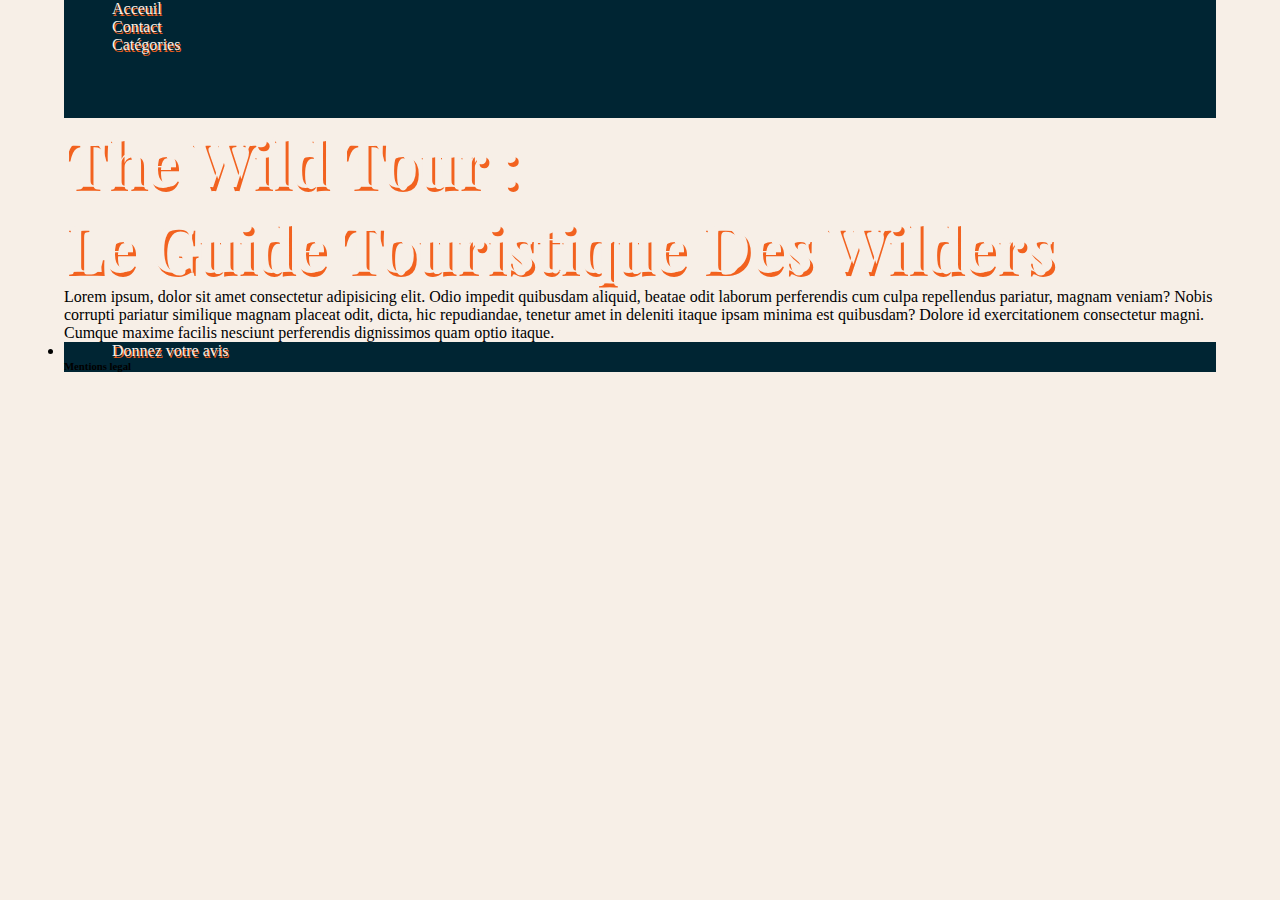
==== acceuil.html @ 5b16c861 "ref README" ====
<!DOCTYPE html>
<html lang="fr">
<head>
    <meta charset="UTF-8">
    <meta name="viewport" content="width=device-width, initial-scale=1.0">
    <link rel="stylesheet" href="style.css">
    <link rel="preconnect" href="https://fonts.googleapis.com">
    <link rel="preconnect" href="https://fonts.gstatic.com" crossorigin>
    <link href="https://fonts.googleapis.com/css2?family=Playfair+Display:ital,wght@1,700&family=Roboto:wght@300;400&display=swap" rel="stylesheet">
    <script src="script.js"></script>
    <title>The Wild tour</title>
</head>
<body>
    <header>
            <!--Partie nav avec logo et un menu déroulant-->
        <section class="icon"></section>
            <nav>
                <ul>
                    <ul>
                        <li><a href="acceuil.html">Acceuil</a></li>
                        <li><a href="contact.html">Contact</a></li>
                    </ul>
                    <!--Menu deroulant-->
                    <li class="menuDeroulant">
                        <a href="#" >Catégories</a>
                        <ul class="sousMenu">
                            <li><a href="fiche-yacine.html">Gastronomie</a></li>
                            <li><a href="fiche-daniel.html">Sport</a></li>
                            <li><a href="fiche-julien.html">Art</a></li>
                            <li><a href="fiche-stephV.html">Nature</a></li>
                            <li><a href="fiche_stephM.html">Bien-etre</a></li>
                        </ul>
                    </li>
                </ul>
            </nav> 
    </header>
    <main>
            <!--Titre central-gauche dans l'image principale-->
        <h1 class="principal-title">The Wild Tour :<br/>Le Guide Touristique Des Wilders</h1>
        <section class="image"></section>
        <section class="paragraphe">
                <!--Partie paragraphe a centrer selon la disposition que l'on souhaite-->
            <p>
                Lorem ipsum, dolor sit amet consectetur adipisicing elit. Odio impedit quibusdam aliquid, beatae odit laborum perferendis cum culpa repellendus pariatur, magnam veniam? Nobis corrupti pariatur similique magnam placeat odit, dicta, hic repudiandae, tenetur amet in deleniti itaque ipsam minima est quibusdam? Dolore id exercitationem consectetur magni. Cumque maxime facilis nesciunt perferendis dignissimos quam optio itaque.
            </p>
        </section>
            <!--Espaces cartes ou photos-->
        <div id="cases" class="gird"></div>
    </main>
    <footer>
            <!--Partie basse avec anotations de politiques internet et link cliquable Rate-->
        <section>
            <li><a href="rate.html">Donnez votre avis</a></li>
        </section>
        <h6>Mentions legal</h6>
    </footer>
</body>
</html>
---- style.css ----
/*initialisation*/

:root {
    --principal-color: #002533;
    --secondary-color: #f7efe7;
    --tertiary-color: #f2621f;
}

* {
    margin: 0;
    padding: 0;
}

/*HEADER*/

header {
    background-color: var(--principal-color);
}

.principal-title {
    background-image: url(assets-julien/masashi-wakui-12.jpg);
    background-size: cover;
    font-family: 'Playfair Display', serif;
    text-align: left;
    font-size: 4rem;
    color: #f7efe7;
    text-shadow: 3px 4px #f2621f;
}

/*Sous menu*/

nav ul {
    list-style: none;
}

li a {
    color: #f7efe7;
    text-decoration: none;
    text-shadow: 1px 2px #f2621f;
    padding:0rem 3rem;
    border-radius: 5px;
    border: 0%;
}

.menuDeroulant {
    content: ">";
    display: inline-block;
}

.sousMenu {
    margin-top: 60px;
    width: 100%;
    text-align: left;
    /*Couleur pour tester*/
    background-color: #f2621f;
    border-radius: 2px;
    overflow: hidden;
    max-height: 0;
}

.sousMenu > li > a {
    height: 50px;
    padding-left: 20px;
    width: 100%;
    display: flex;
    align-items: center;
}

/*A adapter a notre code couleur !!*/

@keyframes rotatonFleche  {
    0% {
        transform: rotate(0deg);
    }
    100% {
        transform: rotate(90deg);
    }
}

.menuDeroulant:hover > a:after {
    animation: rotatonFleche 0.2s linear forwards;
}

@keyframes apparitionSousMenu {
    0% {
        box-shadow: 0px 3px 3px 1px rgba(0, 0, 0, 0);
        border-top: 3px solid #f7efe7;
    }
    30% {
        box-shadow: 0px 3px 3px 1px rgba(0, 0, 0, 0.3);
    }
    100% {
        max-width: 50em;
        border-top: 3px solid #f2621f;
        box-shadow: 0px 3px 3px 1px rgba 0, 0, 0, 0.3;
    }
}

.menuDeroulant > .sousMenu {
    animation: apparitionSousMenu 1s forwards;
}

nav > ul > li:hover > a {
    color: #f7efe7;
}

.sousMenu > li:hover {
    background-color: #002533;
}

.sousMenu > li:hover > a {
    color: #f2621f;
}

/*Fin sous menu*/


/*BODY*/

body {
    background-color: var(--secondary-color);
    margin: 0rem 4rem;
}

/*Contact*/

button {
    background-color: var(--tertiary-color);
    color: var(--secondary-color);
    border: none;
    border-radius: 5px;
    padding: 10px;
    cursor: pointer;
}

button:hover {
    background-color: var(--principal-color);
    color: var(--tertiary-color);
}
form {
    display: flex;
    flex-direction: column;
    align-items: center;
    justify-content: center;
    margin: 20px;
    gap: 10px;
}

/*rate*/

.rating:not(:checked) > input {
    position: absolute;
    appearance: none;
  }
  
  .rating:not(:checked) > label {
    float:inherit;
    cursor: pointer;
    font-size: 30px;
    color: #666;
  }
  
  .rating:not(:checked) > label:before {
    content: '★';
  }
  
  .rating > input:checked + label:hover,
  .rating > input:checked + label:hover ~ label,
  .rating > input:checked ~ label:hover,
  .rating > input:checked ~ label:hover ~ label,
  .rating > label:hover ~ input:checked ~ label {
    color: #e58e09;
  }
  
  .rating:not(:checked) > label:hover,
  .rating:not(:checked) > label:hover ~ label {
    color: #ff9e0b;
  }
  
  .rating > input:checked ~ label {
    color: #ffa723;
  }
  

/*Fin rate*/


/*FOOTER*/

footer {
    background-color: var(--principal-color);
}
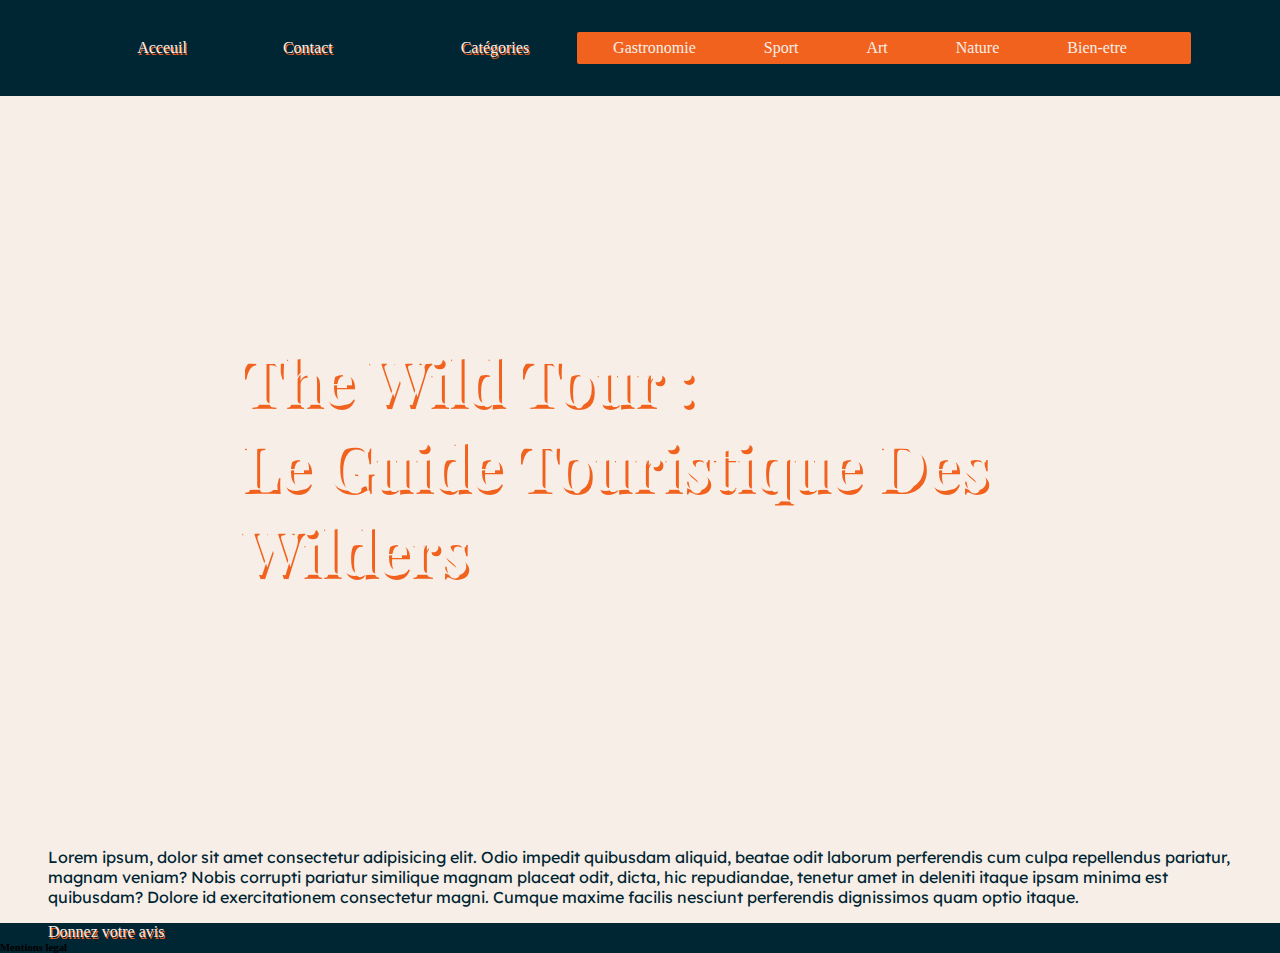
==== commit accf4a84: "changements titre index" ====
--- a/acceuil.html
+++ b/acceuil.html
@@ -7,6 +7,9 @@
     <link rel="preconnect" href="https://fonts.googleapis.com">
     <link rel="preconnect" href="https://fonts.gstatic.com" crossorigin>
     <link href="https://fonts.googleapis.com/css2?family=Playfair+Display:ital,wght@1,700&family=Roboto:wght@300;400&display=swap" rel="stylesheet">
+    <link rel="preconnect" href="https://fonts.googleapis.com">
+    <link rel="preconnect" href="https://fonts.gstatic.com" crossorigin>
+    <link href="https://fonts.googleapis.com/css2?family=Lexend:wght@300&family=Playfair+Display:ital,wght@1,700&family=Roboto:wght@300;400&display=swap" rel="stylesheet">
     <script src="script.js"></script>
     <title>The Wild tour</title>
 </head>
@@ -37,15 +40,15 @@
     <main>
             <!--Titre central-gauche dans l'image principale-->
         <h1 class="principal-title">The Wild Tour :<br/>Le Guide Touristique Des Wilders</h1>
-        <section class="image"></section>
-        <section class="paragraphe">
+        <section class="texte">
                 <!--Partie paragraphe a centrer selon la disposition que l'on souhaite-->
             <p>
                 Lorem ipsum, dolor sit amet consectetur adipisicing elit. Odio impedit quibusdam aliquid, beatae odit laborum perferendis cum culpa repellendus pariatur, magnam veniam? Nobis corrupti pariatur similique magnam placeat odit, dicta, hic repudiandae, tenetur amet in deleniti itaque ipsam minima est quibusdam? Dolore id exercitationem consectetur magni. Cumque maxime facilis nesciunt perferendis dignissimos quam optio itaque.
             </p>
+        
+            <!--Espaces cartes ou photos-->
+            <div id="cases" class="gird"></div>
         </section>
-            <!--Espaces cartes ou photos-->
-        <div id="cases" class="gird"></div>
     </main>
     <footer>
             <!--Partie basse avec anotations de politiques internet et link cliquable Rate-->
--- a/style.css
+++ b/style.css
@@ -25,13 +25,22 @@
     font-size: 4rem;
     color: #f7efe7;
     text-shadow: 3px 4px #f2621f;
+    padding: 15rem;
+    background-position: center;    
 }
 
 /*Sous menu*/
 
-nav ul {
+
+nav ul, .menuDeroulant{
     list-style: none;
-}
+    display: flex;
+    justify-content: center;
+    align-items: center;
+    padding: 1rem;
+}
+
+
 
 li a {
     color: #f7efe7;
@@ -42,13 +51,13 @@
     border: 0%;
 }
 
+/* menu cassé
 .menuDeroulant {
     content: ">";
     display: inline-block;
-}
+}*/
 
 .sousMenu {
-    margin-top: 60px;
     width: 100%;
     text-align: left;
     /*Couleur pour tester*/
@@ -68,7 +77,7 @@
 
 /*A adapter a notre code couleur !!*/
 
-@keyframes rotatonFleche  {
+@keyframes rotationFleche  {
     0% {
         transform: rotate(0deg);
     }
@@ -100,7 +109,7 @@
     animation: apparitionSousMenu 1s forwards;
 }
 
-nav > ul > li:hover > a {
+nav > ul > li:hover > a{
     color: #f7efe7;
 }
 
@@ -119,7 +128,23 @@
 
 body {
     background-color: var(--secondary-color);
-    margin: 0rem 4rem;
+    margin: 0rem 0rem;
+}
+
+.texte, div {
+    display: flex;
+    padding: 1rem;
+    background-color: var(--secondary-color);
+    color: var(--principal-color);
+    font-family: 'Lexend', sans-serif;
+}
+ 
+.texte p {
+    margin-left: 2rem;
+}
+
+.texte div {
+    padding: 1rem;
 }
 
 /*Contact*/
@@ -189,4 +214,5 @@
 
 footer {
     background-color: var(--principal-color);
+    
 }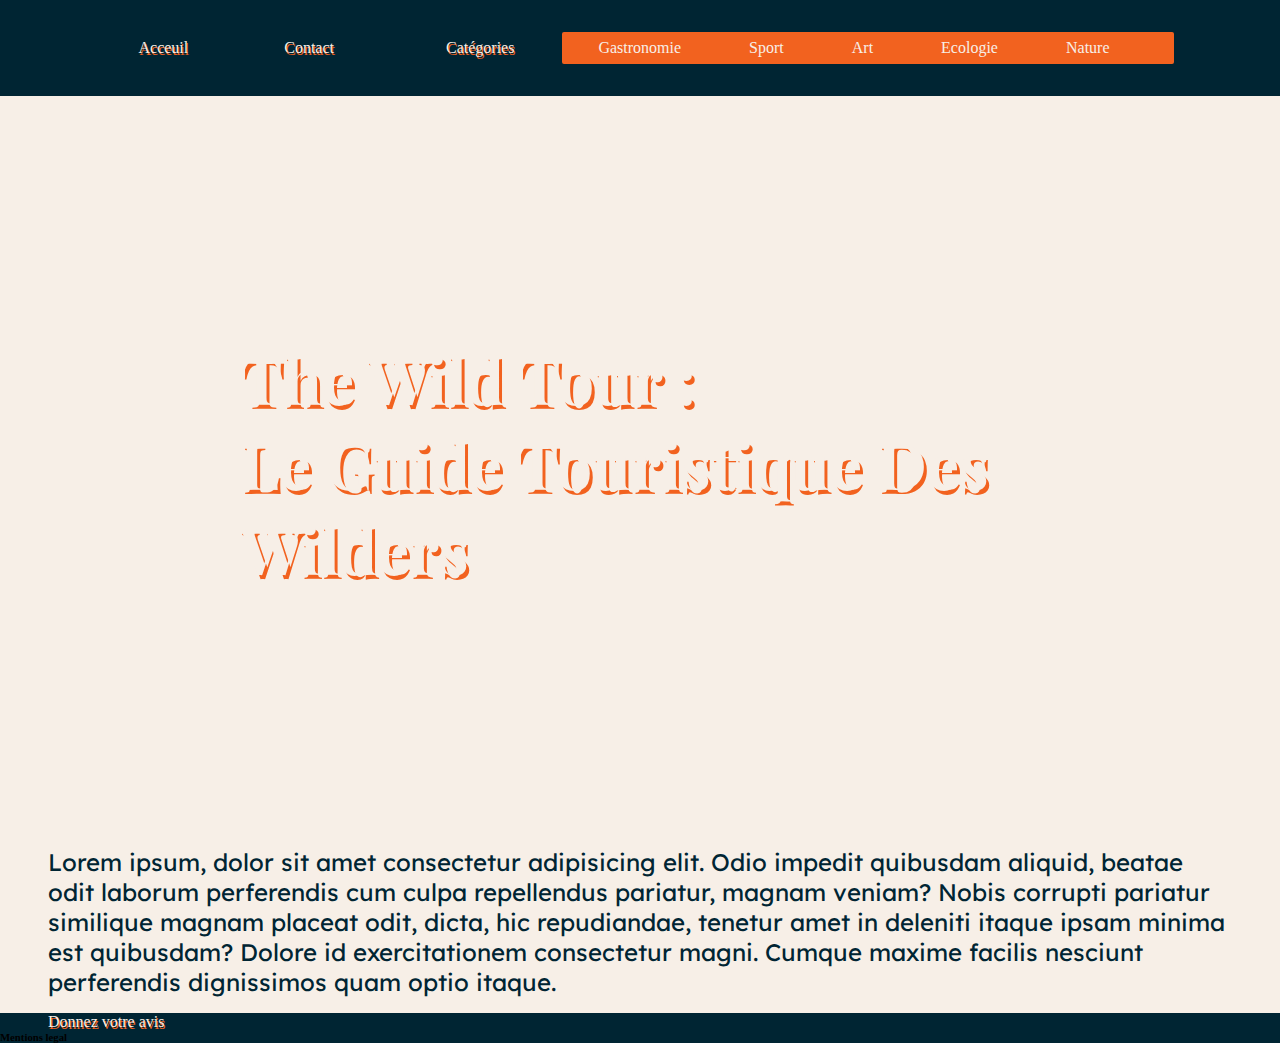
==== commit e502d223: "MAJ nav barre" ====
--- a/acceuil.html
+++ b/acceuil.html
@@ -19,10 +19,8 @@
         <section class="icon"></section>
             <nav>
                 <ul>
-                    <ul>
-                        <li><a href="acceuil.html">Acceuil</a></li>
-                        <li><a href="contact.html">Contact</a></li>
-                    </ul>
+                    <li><a href="acceuil.html">Acceuil</a></li>
+                    <li><a href="contact.html">Contact</a></li>
                     <!--Menu deroulant-->
                     <li class="menuDeroulant">
                         <a href="#" >Catégories</a>
@@ -30,8 +28,8 @@
                             <li><a href="fiche-yacine.html">Gastronomie</a></li>
                             <li><a href="fiche-daniel.html">Sport</a></li>
                             <li><a href="fiche-julien.html">Art</a></li>
-                            <li><a href="fiche-stephV.html">Nature</a></li>
-                            <li><a href="fiche_stephM.html">Bien-etre</a></li>
+                            <li><a href="fiche-stephV.html">Ecologie</a></li>
+                            <li><a href="fiche_stephM.html">Nature</a></li>
                         </ul>
                     </li>
                 </ul>
--- a/style.css
+++ b/style.css
@@ -4,6 +4,7 @@
     --principal-color: #002533;
     --secondary-color: #f7efe7;
     --tertiary-color: #f2621f;
+    --border-radius: 40px;
 }
 
 * {
@@ -15,10 +16,17 @@
 
 header {
     background-color: var(--principal-color);
-}
-
-.principal-title {
-    background-image: url(assets-julien/masashi-wakui-12.jpg);
+    border-radius: 0px 0px 15px 15px;
+}
+
+nav {
+    background-color: #002533;
+    position: sticky;
+    top: 0;
+}
+
+.principal-title{
+    background-image: url(/assets-julien/masashi-wakui-12.jpg);
     background-size: cover;
     font-family: 'Playfair Display', serif;
     text-align: left;
@@ -26,8 +34,319 @@
     color: #f7efe7;
     text-shadow: 3px 4px #f2621f;
     padding: 15rem;
-    background-position: center;    
-}
+    background-position: center;  
+    border-radius: 0px 0px 15px 15px;  
+}
+
+body {
+    background-color: var(--secondary-color);
+    margin: 0rem 4rem;
+}
+
+/*page yacine*/
+
+.principal-title-yacine {
+    background-image: url(/assets-yacine/pexels-cats-coming-1907229.jpg);
+    background-size: cover;
+    font-family: 'Playfair Display', serif;
+    text-align: left;
+    font-size: 4rem;
+    color: #f7efe7;
+    text-shadow: 3px 4px #f2621f;
+    padding: 15rem;
+    background-position: center;  
+    border-radius: 0px 0px 15px 15px;  
+}
+
+.texte-yacine {
+    display: grid;
+    grid-template-columns: 50% 50%;
+    grid-template-rows: 45rem 30rem 45rem;
+    margin-right: 30px;
+    margin-left: 30px;
+}
+
+.contenu-yacine {
+    font-family: 'Lexend';
+    font-size: xx-large;
+    grid-column: 2;
+    margin: 3%;
+    background: rgb(247,239,231);
+    background: linear-gradient(90deg, rgba(247,239,231,1) 90%, #f2621f 45%);
+}
+
+.image-sushi {
+    background-image: url(assets-yacine/pexels-airam-datoon-9424914.jpg);
+    grid-row: 2;
+    background-size: cover;
+    background-position: center;
+    border-radius: 15%;
+    margin: 3%;
+}
+
+
+/*fin page yacine*/
+
+/*Page Daniel*/
+
+h1.principal-title-daniel{
+    background-image: url(/assets-daniel/jaeyoon-jeong-haTl7gFp5KQ-unsplash.jpg);
+    background-size: cover;
+    font-family: 'Playfair Display', serif;
+    text-align: left;
+    font-size: 4rem;
+    color: #f7efe7;
+    text-shadow: 3px 4px #f2621f;
+    padding: 15rem;
+    background-position: center;  
+    border-radius: 0px 0px 15px 15px;  
+}
+
+.texte-daniel {
+    display:grid;
+    font-family: 'Lexend', sans-serif;
+    font-size: 1.1rem;
+    grid-template-columns: 1fr 1fr ;
+    grid-template-rows: 1fr;
+    grid-gap: 0.9rem;
+    grid-template-areas: 
+    " 1, 2 ";
+    
+}
+
+.texte-daniel p {
+    display: grid;
+    grid-area: 1 ;
+    padding: 2rem;
+    text-align:center;
+    margin-top: 10%;
+}
+
+div.grid-daniel {
+    display:grid;
+    grid-template-columns: 1fr 1fr ;
+    grid-template-rows: 2fr ;
+    grid-gap: 0.9rem;
+    grid-template-areas: 
+    " 1 2 "
+    " 3 ";
+}
+
+.img1 {
+    grid-area: 1 ;
+    margin: 1%;
+    background: url(/assets-daniel/pexels-cottonbro-studio-4828253.jpg);
+    background-size: cover;
+    background-position:top;
+    padding: 11rem;
+    gap: 1rem;
+    border-radius: 15px;
+}
+
+.img2 {
+    grid-area: 2 ; 
+    background: url(/assets-daniel/kelly-sikkema-YlhAolPcwQ4-unsplash.jpg);
+    padding: 11rem;
+    margin: 1%;
+    border-radius: 15px;
+    background-size: cover;
+    background-position: center;
+}
+ 
+.parag2 {
+    grid-area: 2 ; 
+}
+
+.cards-daniel {
+    display: flex;
+    justify-content: space-around;
+    align-items: center;
+    padding: 5rem;
+}
+
+.card1 {
+    width: 14rem;
+    height: 20rem;
+    border-radius: 30px;
+    background-image: url(/assets-daniel/pure-julia-B8y6uvTnEvU-unsplash.jpg);
+    box-shadow:15px 15px 30px #bebebe,
+    -15px -15px 30px #aaaaaa;
+    background-size: cover;
+    background-position: center;
+}
+
+.card2 {
+    width: 14rem;
+    height: 20rem;
+    border-radius: 30px;
+    background: url(/assets-daniel/stefan-lehner-XfkBIABG3VA-unsplash.jpg);
+    box-shadow: 15px 15px 30px #bebebe,
+                -15px -15px 30px #ffffff;
+    background-size: cover;
+    background-position: center;
+}
+
+.card3 {
+    width: 14rem;
+    height: 20rem;
+    border-radius: 30px;
+    background: url(/assets-daniel/pexels-cottonbro-studio-4828248.jpg);
+    box-shadow: 15px 15px 30px #bebebe,
+                -15px -15px 30px #ffffff;
+    background-size: cover;
+    background-position: center;
+}
+
+
+.card4 {
+    width: 14rem;
+    height: 20rem;
+    border-radius: 30px;
+    background:url(/assets-daniel/shelly-pence-rAYWKUJOXWk-unsplash.jpg);
+    box-shadow: 15px 15px 30px #bebebe,
+                -15px -15px 30px #ffffff;
+    background-size: cover;
+    background-position: center;
+}
+
+.card5 {
+    width: 14rem;
+    height: 20rem;
+    border-radius: 30px;
+    background:url(/assets-daniel/taylor-r-clkI9_xcuis-unsplash.jpg);
+    box-shadow: 15px 15px 30px #bebebe,
+                -15px -15px 30px #ffffff;
+    background-size: cover;
+    background-position: center;
+}
+
+
+/*page StephV*/
+
+/*section {
+/*section {
+    display: grid;
+    grid-template-columns: repeat(auto-fil, 100%);
+    text-align: left;
+    gap: 10px;
+    border-radius: var(--border-radius);
+
+}*/
+
+.principal-title-stephV1 {
+    font-family: 'Playfair Display', serif;
+    font-size: 3rem;
+    color: #f7efe7;
+    text-shadow: 3px 4px #f2621f;
+}
+
+.principal-title-stephV2 {
+    font-family: 'Lexend', sans-serif;
+    font-size: 2rem;
+    color: #f7efe7;
+}
+
+.imageprincipalstephV {
+    background-image: url(assets-stephV/photofrancevuedelespace.jpg);
+    background-size: cover;
+    background-position: center;
+}
+
+.paragrapheprincipalstephV {
+    font-family: 'Lexend', sans-serif;
+    font-size: 1rem;
+    color: #f7efe7;
+}
+
+.article1 {
+    font-family: 'Lexend', sans-serif;
+    font-size: 1rem;
+    color: black;
+}
+
+h3 {
+    font-weight: bold;
+}
+
+.imagearticle1stephV {
+    background-image: url(assets-stephV/CYCLO_PIERRO.jpg);
+    background-size: cover;
+    background-position: center;
+    opacity: 0.6;
+}
+
+.article2 {
+    font-family: 'Lexend', sans-serif;
+    font-size: 1rem;
+    color: black;
+}
+
+.imagearticle2stephV {
+    background-image: url(assets-stephV/ledrivetoutnu.png);
+    background-size: cover;
+    background-position: center;
+    opacity: 0.6;
+}
+
+.article3 {
+    font-family: 'Lexend', sans-serif;
+    font-size: 1rem;
+    color: black;
+}
+
+.imagearticle3stephV {
+    background-image: url(assets-stephV/ledrivetoutnu.png);
+    background-size: cover;
+    background-position: center;
+    opacity: 0.6;
+}
+
+.article4 {
+    font-family: 'Lexend', sans-serif;
+    font-size: 1rem;
+    color: black;
+}
+
+.imagearticle4stephV {
+    background-image: url(assets-stephV/KOOZUMAIN.jpg);
+    background-size: cover;
+    background-position: center;
+    opacity: 0.6;
+}
+
+    /*fin de page StephV*/
+
+/*page StephM*/
+
+.principal-title-stephm {
+    background-image: url(/assets-stephM/Plage_couché_de_soleil.jpg);
+    background-size: cover;
+    font-family: 'Playfair Display', serif;
+    text-align: left;
+    font-size: 4rem;
+    color: #f7efe7;
+    text-shadow: 3px 4px #f2621f;
+    padding: 15rem;
+    background-position: center;  
+    border-radius: 0px 0px 15px 15px; 
+}
+
+.texte-stephm {
+    display: grid;
+    grid-template-columns: 49% 40rem;
+    grid-template-rows: 49% 49%;
+    font-family: 'Lexend';
+    font-size: large;
+    grid-column: 2;
+}
+
+.p1 {
+    display: grid;
+    grid-area: 1;
+}
+
+
+/*Fin page StepM*/
 
 /*Sous menu*/
 
@@ -40,19 +359,18 @@
     padding: 1rem;
 }
 
-
-
 li a {
     color: #f7efe7;
     text-decoration: none;
     text-shadow: 1px 2px #f2621f;
-    padding:0rem 3rem;
+    padding: 0rem 3rem;
     border-radius: 5px;
     border: 0%;
 }
 
-/* menu cassé
-.menuDeroulant {
+    /*menu cassé*/
+    
+/*.menuDeroulant {
     content: ">";
     display: inline-block;
 }*/
@@ -67,7 +385,7 @@
     max-height: 0;
 }
 
-.sousMenu > li > a {
+.sousMenu>li>a {
     height: 50px;
     padding-left: 20px;
     width: 100%;
@@ -77,16 +395,17 @@
 
 /*A adapter a notre code couleur !!*/
 
-@keyframes rotationFleche  {
+@keyframes rotationFleche {
     0% {
         transform: rotate(0deg);
     }
+
     100% {
         transform: rotate(90deg);
     }
 }
 
-.menuDeroulant:hover > a:after {
+.menuDeroulant:hover>a:after {
     animation: rotatonFleche 0.2s linear forwards;
 }
 
@@ -95,9 +414,11 @@
         box-shadow: 0px 3px 3px 1px rgba(0, 0, 0, 0);
         border-top: 3px solid #f7efe7;
     }
+
     30% {
         box-shadow: 0px 3px 3px 1px rgba(0, 0, 0, 0.3);
     }
+
     100% {
         max-width: 50em;
         border-top: 3px solid #f2621f;
@@ -105,49 +426,51 @@
     }
 }
 
-.menuDeroulant > .sousMenu {
+.menuDeroulant>.sousMenu {
     animation: apparitionSousMenu 1s forwards;
 }
 
-nav > ul > li:hover > a{
-    color: #f7efe7;
-}
-
-.sousMenu > li:hover {
+nav>ul>li:hover>a {
+    color: #f7efe7;
+}
+
+.sousMenu>li:hover {
     background-color: #002533;
 }
 
-.sousMenu > li:hover > a {
+.sousMenu>li:hover>a {
     color: #f2621f;
 }
 
-/*Fin sous menu*/
-
-
-/*BODY*/
+    /*Fin sous menu*/
+
+
+    /*BODY*/
 
 body {
     background-color: var(--secondary-color);
     margin: 0rem 0rem;
 }
 
-.texte, div {
+.texte,
+div {
     display: flex;
     padding: 1rem;
     background-color: var(--secondary-color);
     color: var(--principal-color);
     font-family: 'Lexend', sans-serif;
 }
- 
+
 .texte p {
     margin-left: 2rem;
+    font-size: 1.5rem;
 }
 
 .texte div {
     padding: 1rem;
 }
 
-/*Contact*/
+    /*Contact*/
 
 button {
     background-color: var(--tertiary-color);
@@ -162,6 +485,7 @@
     background-color: var(--principal-color);
     color: var(--tertiary-color);
 }
+
 form {
     display: flex;
     flex-direction: column;
@@ -171,41 +495,42 @@
     gap: 10px;
 }
 
+
 /*rate*/
 
-.rating:not(:checked) > input {
+.rating:not(:checked)>input {
     position: absolute;
     appearance: none;
-  }
-  
-  .rating:not(:checked) > label {
-    float:inherit;
+}
+
+.rating:not(:checked)>label {
+    float: inherit;
     cursor: pointer;
     font-size: 30px;
     color: #666;
-  }
-  
-  .rating:not(:checked) > label:before {
+}
+
+.rating:not(:checked)>label:before {
     content: '★';
-  }
-  
-  .rating > input:checked + label:hover,
-  .rating > input:checked + label:hover ~ label,
-  .rating > input:checked ~ label:hover,
-  .rating > input:checked ~ label:hover ~ label,
-  .rating > label:hover ~ input:checked ~ label {
+}
+
+.rating>input:checked+label:hover,
+.rating>input:checked+label:hover~label,
+.rating>input:checked~label:hover,
+.rating>input:checked~label:hover~label,
+.rating>label:hover~input:checked~label {
     color: #e58e09;
-  }
-  
-  .rating:not(:checked) > label:hover,
-  .rating:not(:checked) > label:hover ~ label {
+}
+
+.rating:not(:checked)>label:hover,
+.rating:not(:checked)>label:hover~label {
     color: #ff9e0b;
-  }
-  
-  .rating > input:checked ~ label {
+}
+
+.rating>input:checked~label {
     color: #ffa723;
-  }
-  
+}
+
 
 /*Fin rate*/
 
@@ -214,5 +539,6 @@
 
 footer {
     background-color: var(--principal-color);
-    
+    bottom: 0;
+    width: 100%;
 }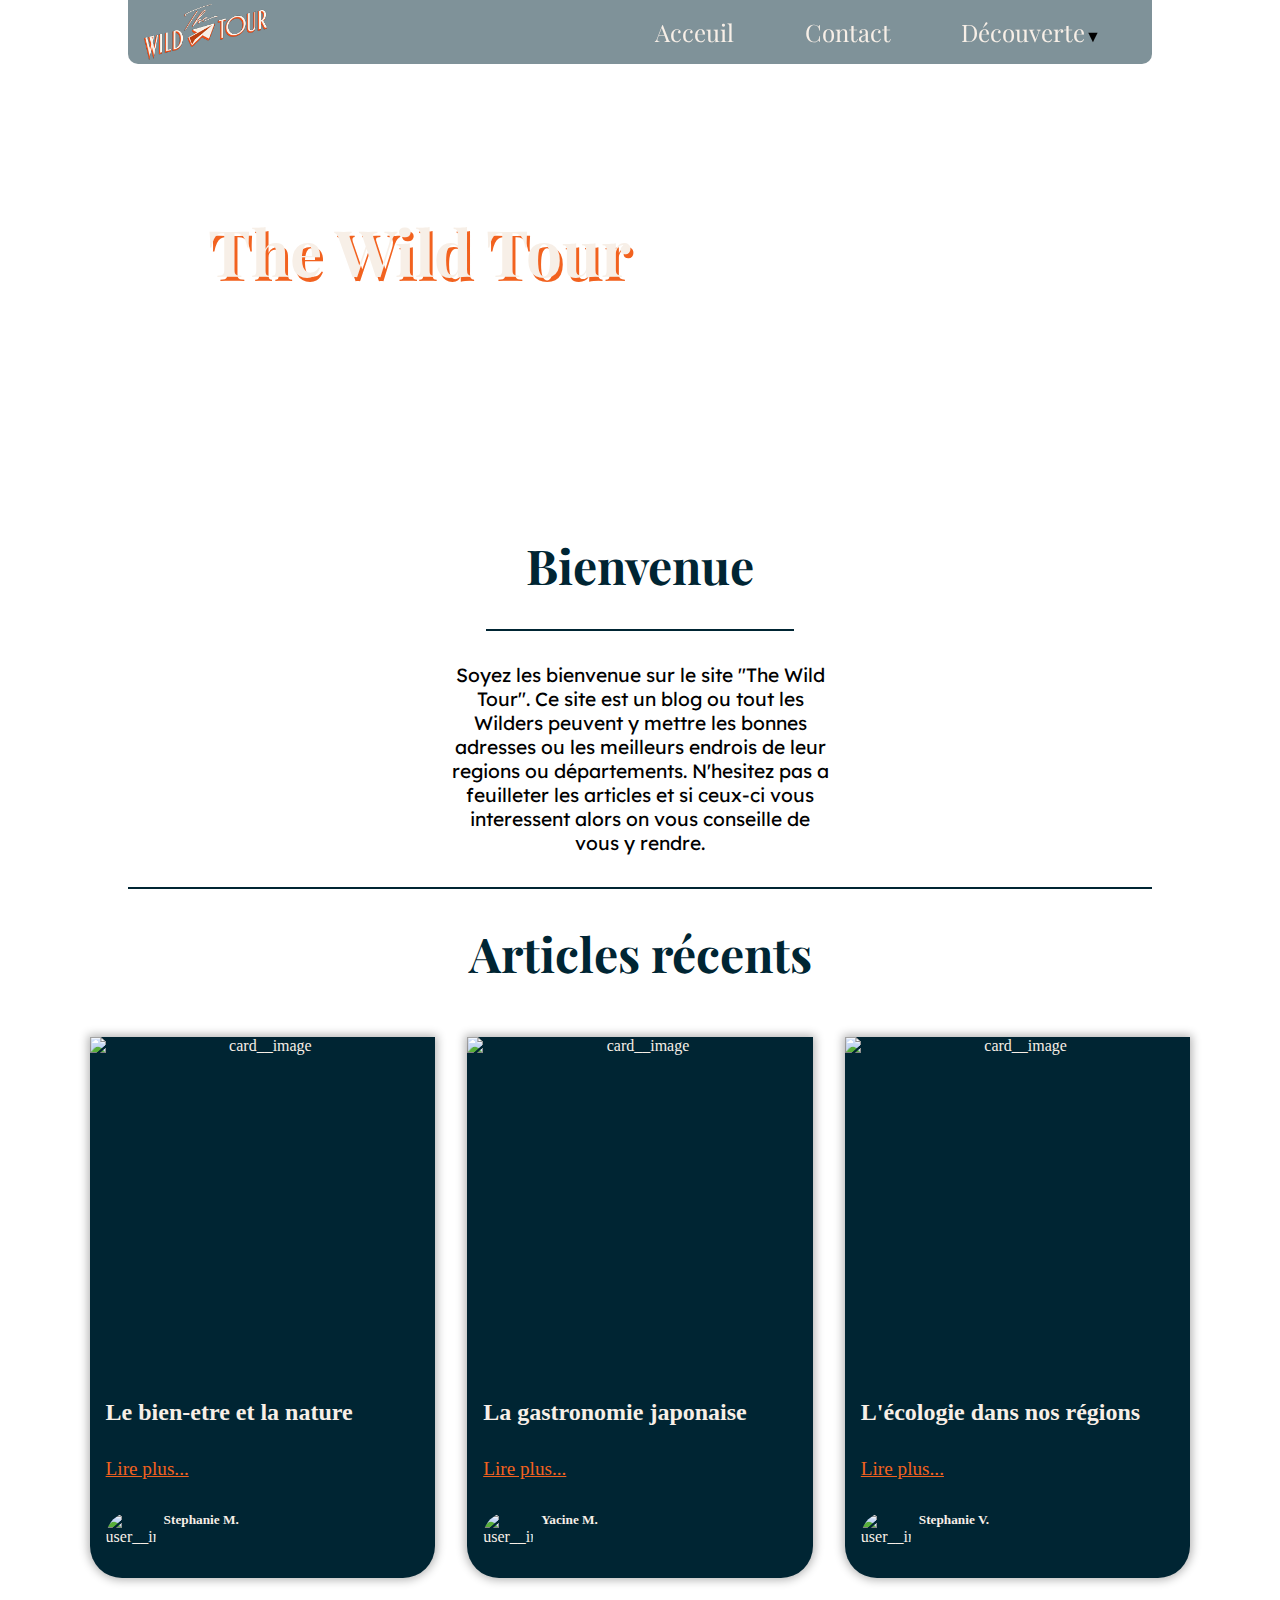
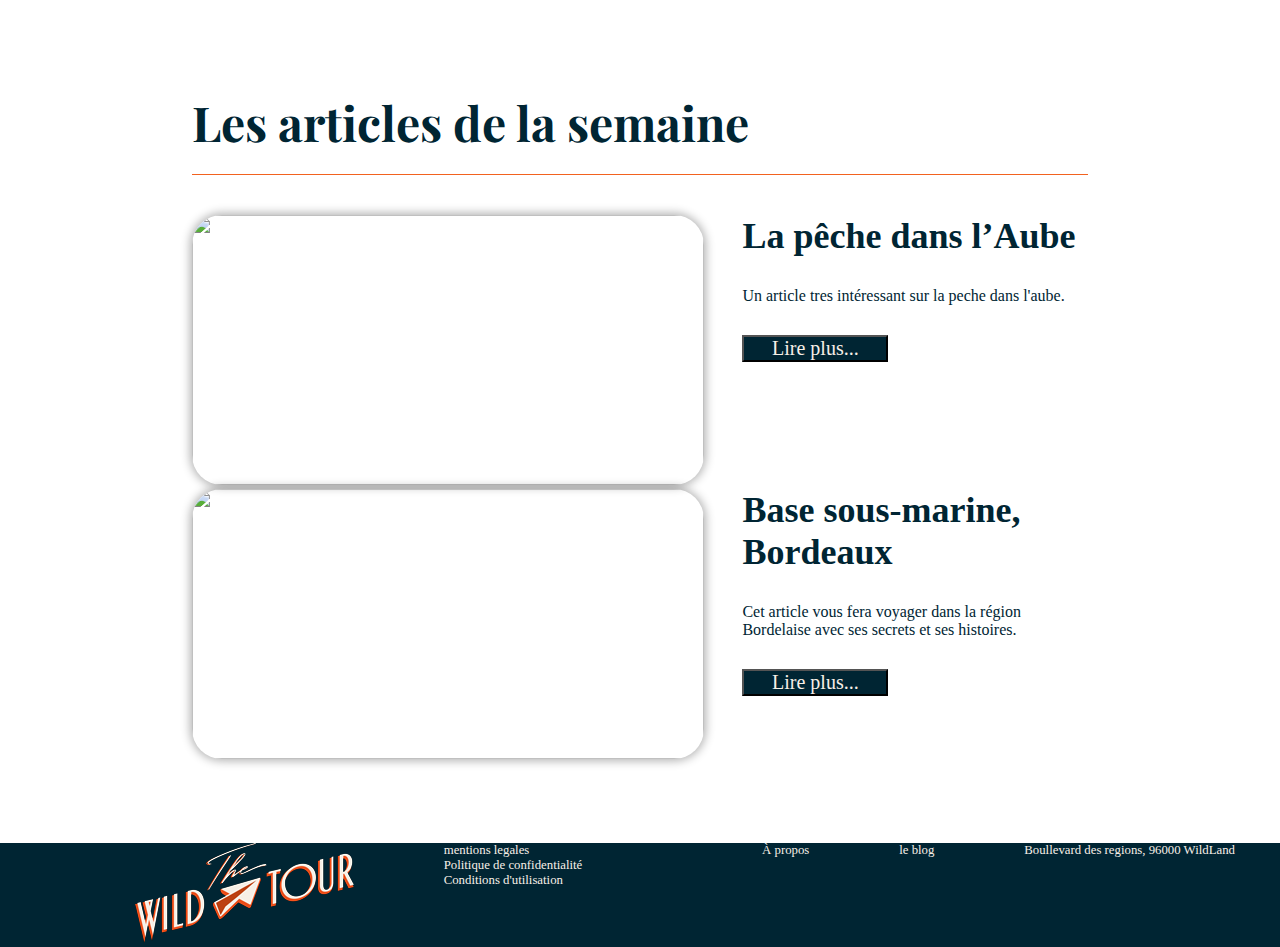
==== commit 855ff03d: "Commit Daniel le projet 1 est presque fini" ====
--- a/acceuil.html
+++ b/acceuil.html
@@ -1,5 +1,5 @@
 <!DOCTYPE html>
-<html lang="fr">
+<html lang="en">
 <head>
     <meta charset="UTF-8">
     <meta name="viewport" content="width=device-width, initial-scale=1.0">
@@ -10,50 +10,142 @@
     <link rel="preconnect" href="https://fonts.googleapis.com">
     <link rel="preconnect" href="https://fonts.gstatic.com" crossorigin>
     <link href="https://fonts.googleapis.com/css2?family=Lexend:wght@300&family=Playfair+Display:ital,wght@1,700&family=Roboto:wght@300;400&display=swap" rel="stylesheet">
-    <script src="script.js"></script>
-    <title>The Wild tour</title>
+    <title>The Wild Tour</title>
 </head>
 <body>
-    <header>
-            <!--Partie nav avec logo et un menu déroulant-->
-        <section class="icon"></section>
-            <nav>
-                <ul>
-                    <li><a href="acceuil.html">Acceuil</a></li>
-                    <li><a href="contact.html">Contact</a></li>
-                    <!--Menu deroulant-->
-                    <li class="menuDeroulant">
-                        <a href="#" >Catégories</a>
-                        <ul class="sousMenu">
-                            <li><a href="fiche-yacine.html">Gastronomie</a></li>
-                            <li><a href="fiche-daniel.html">Sport</a></li>
-                            <li><a href="fiche-julien.html">Art</a></li>
-                            <li><a href="fiche-stephV.html">Ecologie</a></li>
-                            <li><a href="fiche_stephM.html">Nature</a></li>
-                        </ul>
-                    </li>
-                </ul>
-            </nav> 
-    </header>
-    <main>
-            <!--Titre central-gauche dans l'image principale-->
-        <h1 class="principal-title">The Wild Tour :<br/>Le Guide Touristique Des Wilders</h1>
-        <section class="texte">
-                <!--Partie paragraphe a centrer selon la disposition que l'on souhaite-->
-            <p>
-                Lorem ipsum, dolor sit amet consectetur adipisicing elit. Odio impedit quibusdam aliquid, beatae odit laborum perferendis cum culpa repellendus pariatur, magnam veniam? Nobis corrupti pariatur similique magnam placeat odit, dicta, hic repudiandae, tenetur amet in deleniti itaque ipsam minima est quibusdam? Dolore id exercitationem consectetur magni. Cumque maxime facilis nesciunt perferendis dignissimos quam optio itaque.
-            </p>
-        
-            <!--Espaces cartes ou photos-->
-            <div id="cases" class="gird"></div>
+    <section class="headerG">
+        <header>
+            <div>
+                <nav class="navbar">
+                    <img src="assets-daniel/logo-the-wild-tour-navbar.png" alt="logo" class="logo">
+                    <ul class="list-general">
+                        <li class="listeN"><a href="acceuil.html">Acceuil</a></li>
+                        <li class="listeN"><a href="contact.php">Contact</a></li>
+                        <li class="listeN"><a href="#">Découverte</a><span>&#9660;</span>
+                            <ul class="sousMenu">
+                                <li class="sousListe"><a href="fiche-yacine.html">Gastronomie</a></li>
+                                <li class="sousListe"><a href="fiche-daniel.html">Sport</a></li>
+                                <li class="sousListe"><a href="fiche-julien.html">Art</a></li>
+                                <li class="sousListe"><a href="fiche-stephV.html">Ecologie</a></li>
+                                <li class="sousListe"><a href="fiche_stephM.html">Nature</a></li>
+                            </ul>
+                        </li>
+                    </ul>
+                </nav>
+                <h1>The Wild Tour</h1>
+            </div>
+        </header>
+    </section>
+        <main> 
+            
+            <section class="titre-texte-acceuil">
+                <h2>Bienvenue</h2>
+                <div class="ligne-acceuil-dessus-h1"></div>
+                <p>Soyez les bienvenue sur le site "The Wild Tour". Ce site est un blog ou tout les Wilders peuvent y mettre les bonnes adresses ou les meilleurs endrois de leur regions ou départements. N'hesitez pas a feuilleter les articles et si ceux-ci vous interessent alors on vous conseille de vous y rendre.</p>
+            </section>
+            <div class="ligne2-acceuil"></div>
+            <section class="centrer">
+                <h3 class="card__h3">Articles récents</h3>
+                <div class="container">
+                    <div class="card">
+                        <div class="card__header">
+                            <img src="/assets-stephM/istockphoto-1172051173-612x612.jpg" alt="card__image" class="card__image"
+                                width="600">
+                        </div>
+                        <div class="card__body">
+                            <h4>Le bien-etre et la nature</h4>
+                            <p></p>
+                            <a class="card__button" href="/fiche_stephM.html">Lire plus...</a>
+                        </div>
+                        <div class="card__footer">
+                            <div class="user">
+                                <img src="" alt="user__image" class="user__image">
+                                <div class="user__info">
+                                    <h5>Stephanie M.</h5>
+                                </div>
+                            </div>
+                        </div>
+                    </div>
+                    <div class="card">
+                        <div class="card__header">
+                            <img src="/assets-yacine/ai-generated-7955585_1920.jpg" alt="card__image" class="card__image" width="600">
+                        </div>
+                        <div class="card__body">
+    
+                            <h4>La gastronomie japonaise</h4>
+                            <p></p>
+                            <a class="card__button" href="/fiche-yacine.html">Lire plus...</a>
+                        </div>
+                        <div class="card__footer">
+                            <div class="user">
+                                <img src="" alt="user__image" class="user__image">
+                                <div class="user__info">
+                                    <h5>Yacine M.</h5>
+                                </div>
+                            </div>
+                        </div>
+                    </div>
+                    <div class="card">
+                        <div class="card__header">
+                            <img src="/assets-stephV/pexels-sarah-chai-7263016.jpg" alt="card__image" class="card__image" width="600">
+                        </div>
+                        <div class="card__body">
+                            <h4>L'écologie dans nos régions</h4>
+                            <p></p>
+                            <a class="card__button" href="/fiche-stephV.html">Lire plus...</a>
+                        </div>
+                        <div class="card__footer">
+                            <div class="user">
+                                <img src="" alt="user__image" class="user__image">
+                                <div class="user__info">
+                                    <h5>Stephanie V.</h5>
+                                </div>
+                            </div>
+                        </div>
+                    </div>
+                </div>
+            </section>
+    
+            <section class="articles-recents">
+                <h3 class="article-h3">Les articles de la semaine</h3>
+                <hr>
+                <div class="article-col2">
+                    <div class="article-col2-1">
+                        <img class="article-img" src="/assets-daniel/pexels-cottonbro-studio-4828253.jpg">
+                    </div>
+                    <div class="article-col2-2">
+                        <h4>La pêche dans l’Aube</h4>
+                        <p>Un article tres intéressant sur la peche dans l'aube.</p>
+                        <button class="button-lire-plus">Lire plus...</button>
+                    </div>
+                </div>
+    
+                <div class="article-col2">
+                    <div class="article-col2-1">
+                        <img class="article-img" src="/assets-julien/IMG_4002.jpg">
+                    </div>
+                    <div class="article-col2-2">
+                        <h4>Base sous-marine, Bordeaux</h4>
+                        <p>Cet article vous fera voyager dans la région Bordelaise avec ses secrets et ses histoires.</p>
+                        <button class="button-lire-plus"><a href="/fiche-julien.html"></a>Lire plus...</button>
+                    </div>
+                </div>
+            </section>
+        </main>
+        <footer>
+            <div class="gauche-footer"></div>
+            <div><img src="/assets-daniel/logo-the-wild-tour-navbar.png" alt=""></div>
+        <section class="millieu-footer">
+            <div>mentions legales</div>
+            <div>Politique de confidentialité</div>
+            <div>Conditions d'utilisation</div>
         </section>
-    </main>
-    <footer>
-            <!--Partie basse avec anotations de politiques internet et link cliquable Rate-->
-        <section>
-            <li><a href="rate.html">Donnez votre avis</a></li>
-        </section>
-        <h6>Mentions legal</h6>
-    </footer>
+        <section class="droite-footer"></section>
+            <div>À propos</div>
+            <div>le blog</div>
+        <div class="bas-footer">
+            <div><p>Boullevard des regions, 96000 WildLand</p></div>
+        </div>
+        </footer>
 </body>
 </html>--- a/style.css
+++ b/style.css
@@ -1,544 +1,946 @@
 /*initialisation*/
 
 :root {
-    --principal-color: #002533;
-    --secondary-color: #f7efe7;
-    --tertiary-color: #f2621f;
-    --border-radius: 40px;
-}
-
-* {
-    margin: 0;
-    padding: 0;
-}
-
+  /* Couleurs */
+  --principal-color: #002533;
+  --secondary-color: #f7efe7;
+  --tertiary-color: #f2621f;
+  --bleupale-color: #d1dbe4;
+  /* Titres et texte */
+  --h2-size-desktop: 64px;
+  --h2-size-mobile: 48px;
+  --h3-size-desktop: 48px;
+  --h3-size-mobile: 36px;
+  --h4-size-desktop: 36px;
+  --h4-size-mobile: 24px;
+  --p-size-desktop: 16px;
+  --p-size-mobile: 12px;
+  --p-button: 20px;
+  /* Margin et padding */
+  --margin-x-desktop: 10vw;
+  --margin-y-desktop: 5vh;
+  --padding-y-desktop: 5vh;
+  --padding-x-desktop: 5vw;
+  --margin-x-mobile: 5vw;
+  --margin-y-mobile: 3vh;
+  --padding-y-mobile: 2vh;
+  --padding-x-mobile: 2vw;
+  --row-gap: 30px;
+  --column-gap: 30px;
+  /* Effets */
+  --border-radius: 40px;
+  --img-box-shadow: 0 0 10px 2px rgba(0, 0, 0, 0.3);
+  --transition-time: 400ms;
+}
 /*HEADER*/
-
-header {
-    background-color: var(--principal-color);
-    border-radius: 0px 0px 15px 15px;
-}
-
+* , *::before, *::after {
+  padding: 0;
+  margin: 0;
+  box-sizing: border-box;
+}
+/*Début navbar*/
 nav {
-    background-color: #002533;
-    position: sticky;
-    top: 0;
-}
-
-.principal-title{
-    background-image: url(/assets-julien/masashi-wakui-12.jpg);
-    background-size: cover;
-    font-family: 'Playfair Display', serif;
-    text-align: left;
-    font-size: 4rem;
-    color: #f7efe7;
-    text-shadow: 3px 4px #f2621f;
-    padding: 15rem;
-    background-position: center;  
-    border-radius: 0px 0px 15px 15px;  
-}
-
-body {
-    background-color: var(--secondary-color);
-    margin: 0rem 4rem;
+  width: 80%;
+  display:flex;
+  align-items: center;
+  justify-content: space-between;
+  background-color: rgba(0, 37, 51, 0.5);
+  backdrop-filter: blur(20px);
+  position: fixed;
+  top:0;
+  border-radius: 0px 0px 10px 10px;
+  padding: 1rem;
+  height: 4rem;
+  z-index: 999;
+}
+
+.logo {
+  height: 3.5rem;
+}
+
+header nav ul li {
+  list-style: none;
+  padding: 1rem;
+}
+
+header nav ul li a {
+  text-decoration: none;
+  color: #f7efe7;
+  font-family: "Playfair Display", serif;
+  font-size: 1.5rem;
+}
+
+header nav ul {
+  display: flex;
+  justify-content: center;
+  align-items: center;
+  
+}
+
+.sousMenu {
+  display: none;
+  position: absolute;
+  top: 4rem;
+  background-color: rgba(0, 37, 51, 0.5);
+  backdrop-filter: blur(20px);
+  border-radius: 0px 0px 10px 10px;
+  padding: 0;
+}
+
+.listeN:hover > ul {
+  display: block;
+}
+
+.listeN {
+  cursor: pointer;
+  margin: 0 1.2rem;
+}
+/*Fin navbar*/
+/*Acceuil*/
+
+.headerG header {
+  background: url(/assets-julien/masashi-wakui-12.jpg);
+  background-size: cover;
+  background-position: center;
+  padding: 10%;
+  border-radius: 0px 0px 15px 15px;
+}
+
+.headerG h1 {
+  font-family: "Playfair Display", serif;
+  text-align: left;
+  font-size: 4rem;
+  color: #f7efe7;
+  text-shadow: 3px 4px #f2621f;
+  padding: 5rem;
+}
+
+.titre-texte-acceuil {
+  display:flex;
+  align-items: center;
+  flex-direction: column;
+  margin: 0rem 35%;
+}
+
+.titre-texte-acceuil h2 {
+  font-family: "Playfair Display", serif;
+  font-size: 3rem;
+  padding: 2rem;
+  color: var(--principal-color);
+  margin: 0;
+}
+
+.ligne-acceuil-dessus-h1 {
+  border: var(--principal-color) solid 1px;
+  width: 80%;
+  height: 2px;
+  margin-bottom: 2rem;
+}
+
+.titre-texte-acceuil p {
+  font-family: 'Lexend', sans-serif;
+  font-size: 1.2rem;
+  text-align: center;
+}
+
+.ligne2-acceuil {
+  border: var(--principal-color) solid 1px;
+  width: 80%;
+  margin-left: 10%;
+  margin-top: 2rem;
+  margin-bottom: 2rem;
+}
+
+@media screen and (max-width: 768px){
+  .headerG header {
+    padding: 2rem;
+}
+
+.headerG  h1 {
+    font-size: 2rem;
+    padding: 5rem 0rem;
+}
+
+.titre-texte-acceuil {
+  margin: 20%;
+}
+
+.titre-texte-acceuil h2 {
+  font-size: 2.5rem;
+}
+
+.titre-texte-acceuil p {
+  font-size: 0.8rem;
+}
 }
 
 /*page yacine*/
 
 .principal-title-yacine {
-    background-image: url(/assets-yacine/pexels-cats-coming-1907229.jpg);
-    background-size: cover;
-    font-family: 'Playfair Display', serif;
-    text-align: left;
-    font-size: 4rem;
-    color: #f7efe7;
-    text-shadow: 3px 4px #f2621f;
-    padding: 15rem;
-    background-position: center;  
-    border-radius: 0px 0px 15px 15px;  
+  background-image: url(/assets-yacine/pexels-cats-coming-1907229.jpg);
+  background-size: cover;
+  font-family: "Playfair Display", serif;
+  text-align: left;
+  font-size: 4rem;
+  color: #f7efe7;
+  text-shadow: 3px 4px #f2621f;
+  padding: 15rem;
+  background-position: center;
+  border-radius: 0px 0px 15px 15px;
 }
 
 .texte-yacine {
-    display: grid;
-    grid-template-columns: 50% 50%;
-    grid-template-rows: 45rem 30rem 45rem;
-    margin-right: 30px;
-    margin-left: 30px;
+  display: grid;
+  grid-template-columns: 50% 50%;
+  grid-template-rows: 45rem 30rem 45rem;
+  margin-right: 30px;
+  margin-left: 30px;
 }
 
 .contenu-yacine {
-    font-family: 'Lexend';
-    font-size: xx-large;
-    grid-column: 2;
-    margin: 3%;
-    background: rgb(247,239,231);
-    background: linear-gradient(90deg, rgba(247,239,231,1) 90%, #f2621f 45%);
+  font-family: "Lexend";
+  font-size: xx-large;
+  grid-column: 2;
+  margin: 3%;
+  background: rgb(247, 239, 231);
+  background: linear-gradient(90deg, rgba(247, 239, 231, 1) 90%, #f2621f 45%);
 }
 
 .image-sushi {
-    background-image: url(assets-yacine/pexels-airam-datoon-9424914.jpg);
-    grid-row: 2;
-    background-size: cover;
-    background-position: center;
-    border-radius: 15%;
-    margin: 3%;
-}
-
-
+  background-image: url(assets-yacine/pexels-airam-datoon-9424914.jpg);
+  grid-row: 2;
+  background-size: cover;
+  background-position: center;
+  border-radius: 15%;
+  margin: 3%;
+}
 /*fin page yacine*/
 
-/*Page Daniel*/
-
-h1.principal-title-daniel{
-    background-image: url(/assets-daniel/jaeyoon-jeong-haTl7gFp5KQ-unsplash.jpg);
-    background-size: cover;
-    font-family: 'Playfair Display', serif;
-    text-align: left;
-    font-size: 4rem;
-    color: #f7efe7;
-    text-shadow: 3px 4px #f2621f;
-    padding: 15rem;
-    background-position: center;  
-    border-radius: 0px 0px 15px 15px;  
-}
-
-.texte-daniel {
-    display:grid;
-    font-family: 'Lexend', sans-serif;
-    font-size: 1.1rem;
-    grid-template-columns: 1fr 1fr ;
-    grid-template-rows: 1fr;
-    grid-gap: 0.9rem;
-    grid-template-areas: 
-    " 1, 2 ";
-    
-}
-
-.texte-daniel p {
-    display: grid;
-    grid-area: 1 ;
-    padding: 2rem;
-    text-align:center;
-    margin-top: 10%;
-}
-
-div.grid-daniel {
-    display:grid;
-    grid-template-columns: 1fr 1fr ;
-    grid-template-rows: 2fr ;
-    grid-gap: 0.9rem;
-    grid-template-areas: 
-    " 1 2 "
-    " 3 ";
-}
-
-.img1 {
-    grid-area: 1 ;
-    margin: 1%;
-    background: url(/assets-daniel/pexels-cottonbro-studio-4828253.jpg);
-    background-size: cover;
-    background-position:top;
-    padding: 11rem;
-    gap: 1rem;
-    border-radius: 15px;
-}
-
-.img2 {
-    grid-area: 2 ; 
-    background: url(/assets-daniel/kelly-sikkema-YlhAolPcwQ4-unsplash.jpg);
-    padding: 11rem;
-    margin: 1%;
-    border-radius: 15px;
-    background-size: cover;
-    background-position: center;
-}
- 
-.parag2 {
-    grid-area: 2 ; 
-}
-
-.cards-daniel {
-    display: flex;
-    justify-content: space-around;
-    align-items: center;
-    padding: 5rem;
-}
-
-.card1 {
-    width: 14rem;
-    height: 20rem;
-    border-radius: 30px;
-    background-image: url(/assets-daniel/pure-julia-B8y6uvTnEvU-unsplash.jpg);
-    box-shadow:15px 15px 30px #bebebe,
-    -15px -15px 30px #aaaaaa;
-    background-size: cover;
-    background-position: center;
-}
-
-.card2 {
-    width: 14rem;
-    height: 20rem;
-    border-radius: 30px;
-    background: url(/assets-daniel/stefan-lehner-XfkBIABG3VA-unsplash.jpg);
-    box-shadow: 15px 15px 30px #bebebe,
-                -15px -15px 30px #ffffff;
-    background-size: cover;
-    background-position: center;
-}
-
-.card3 {
-    width: 14rem;
-    height: 20rem;
-    border-radius: 30px;
-    background: url(/assets-daniel/pexels-cottonbro-studio-4828248.jpg);
-    box-shadow: 15px 15px 30px #bebebe,
-                -15px -15px 30px #ffffff;
-    background-size: cover;
-    background-position: center;
-}
-
-
-.card4 {
-    width: 14rem;
-    height: 20rem;
-    border-radius: 30px;
-    background:url(/assets-daniel/shelly-pence-rAYWKUJOXWk-unsplash.jpg);
-    box-shadow: 15px 15px 30px #bebebe,
-                -15px -15px 30px #ffffff;
-    background-size: cover;
-    background-position: center;
-}
-
-.card5 {
-    width: 14rem;
-    height: 20rem;
-    border-radius: 30px;
-    background:url(/assets-daniel/taylor-r-clkI9_xcuis-unsplash.jpg);
-    box-shadow: 15px 15px 30px #bebebe,
-                -15px -15px 30px #ffffff;
-    background-size: cover;
-    background-position: center;
-}
-
-
-/*page StephV*/
-
-/*section {
-/*section {
-    display: grid;
-    grid-template-columns: repeat(auto-fil, 100%);
-    text-align: left;
-    gap: 10px;
-    border-radius: var(--border-radius);
-
-}*/
-
+ /*Page Daniel*/
+.headerD header {
+  background: url(/assets-daniel/jaeyoon-jeong-haTl7gFp5KQ-unsplash.jpg);
+  background-size: cover;
+  background-position: center;
+  padding: 10%;
+  border-radius: 0px 0px 15px 15px;
+}
+
+.headerD h1 {
+  font-family: "Playfair Display", serif;
+  text-align: left;
+  font-size: 4rem;
+  color: #f7efe7;
+  text-shadow: 3px 4px #f2621f;
+  padding: 5rem;
+}
+
+.texte-img-daniel1 {
+  display: flex;
+  justify-content: space-around;
+  align-items: center;
+  margin: 5rem;
+}
+
+.img1-daniel{
+  background-image: url(/assets-daniel/pexels-cottonbro-studio-4828253.jpg);
+  padding: 10rem 15rem;
+  background-position: center;
+  background-size: cover;
+  border-radius: 15px;
+  box-shadow: 10px 10px rgba(0, 37, 51, 1);
+}
+
+.text-daniel-1{
+  font-family: 'Lexend', sans-serif;
+  font-size: 1.4rem;
+  text-align: center;
+  background-color: #E0CEBC;
+  border-radius: 15px;
+  margin: 2rem 5rem;
+  padding: 4.5rem;
+  box-shadow: 15px 15px rgba(0, 37, 51, 1);
+}
+
+.ligne-daniel {
+  border: solid 2px rgba(0, 37, 51, 1);
+  width: 70%;
+  height: 2px;
+  border-radius: 15px;
+  margin:0 15%;
+  opacity: 70%;
+}
+
+.texte-img-daniel2 {
+  display: flex;
+  justify-content: space-around;
+  align-items: center;
+  margin: 5rem;
+  color: rgba(0, 37, 51, 1);
+}
+
+.img2-daniel{
+  background-image: url(/assets-daniel/pexels-cottonbro-studio-4828248.jpg);
+  padding: 10rem 15rem;
+  background-position: center;
+  background-size: cover;
+  border-radius: 15px;
+  box-shadow: 10px 10px rgba(0, 37, 51, 1);
+}
+
+.text-daniel-2{
+  font-family: 'Lexend', sans-serif;
+  font-size: 1.4rem;
+  text-align: center;
+  background-color: #E0CEBC;
+  border-radius: 15px;
+  margin: 2rem 5rem;
+  padding: 4.5rem;
+  box-shadow: 15px 15px rgba(0, 37, 51, 1);
+  color: rgba(0, 37, 51, 1);
+}
+
+.ligne2-daniel {
+  border: solid 2px rgba(0, 37, 51, 1);
+  width: 70%;
+  height: 2px;
+  border-radius: 15px;
+  margin:0 15%;
+  opacity: 70%;
+}
+
+.articles-fin {
+  font-family: "Playfair Display", serif;
+  font-size: 3rem;
+  color: rgba(0, 37, 51, 1);
+  text-align: center;
+  padding: 2rem;
+}
+
+@media screen and (max-width: 768px){
+  .headerD header {
+      padding: 2rem;
+  }
+
+  .headerD  h1 {
+      font-size: 2rem;
+      padding: 5rem 0rem;
+  }
+
+  .texte-img-daniel1 {
+      display: flex;
+      flex-direction: column;
+      margin: 2rem 0.5rem;
+  }
+
+  .text-daniel-1 {
+      font-size: 1rem;
+      margin: 1rem;
+      padding: 1.2rem;
+  }
+
+  .img1-daniel {
+      margin: 1rem;
+      padding: 5.5rem 9rem;
+  }
+
+  .texte-img-daniel2 {
+      display: flex;
+      flex-direction: column-reverse;
+      margin: 2rem 0.5rem;
+  }
+
+  .text-daniel-2 {
+      font-size: 1rem;
+      margin: 1rem;
+      padding: 1.2rem;
+  }
+
+  .img2-daniel {
+      margin: 1rem;
+      padding: 5.5rem 9rem;
+  }
+
+}
+
+/*Cards*/
+h2 {
+  display: flex;
+  flex-direction: column;
+  justify-content: center;
+  text-align: center;
+  font-family: Playfair display;
+  font-size: var(--h2-size-desktop);
+  color: var(--principal-color);
+  margin-bottom: 50px;
+}
+
+h3 {
+  font-family: Playfair display;
+  font-size: var(--h3-size-desktop);
+  color: var(--principal-color);
+}
+
+.centrer {
+  display: flex;
+  flex-direction: column;
+  align-items: center;
+  justify-content: center;
+  text-align: center;
+}
+
+/* Articles récents */
+
+.articles-recents {
+  padding-top: 80px;
+  padding-bottom: 80px;
+  width: 70%;
+  display: flex;
+  flex-direction: column;
+  margin: auto;
+}
+
+hr {
+  background-color: var(--tertiary-color);
+  border: none;
+  height: 1px;
+  margin-bottom: 40px;
+}
+
+.article-h3 {
+  font-size: var(--h3-size-desktop);
+  text-align: left;
+  padding-bottom: 20px;
+}
+
+.article-col2 {
+  display: grid;
+  grid-template-columns: repeat(2, 1fr);
+  grid-template-rows: 1fr;
+  grid-column-gap: 3vw;
+  grid-template-areas:
+      "col2-1", "col2-2";
+  padding: 0;
+  justify-content: center;
+}
+
+.article-col2-1 {
+  grid-area: col2-1;
+  grid-column-start: 1;
+  grid-column-end: 2;
+}
+
+.article-col2-2 {
+  grid-area: col2-2;
+  grid-column-start: 2;
+  grid-column-end: 3;
+  row-gap: 30px;
+  display: flex;
+  flex-direction: column;
+  align-items: flex-start;
+}
+
+.article-img {
+  object-fit: cover;
+  height: 30vh;
+  width: 40vw;
+  justify-content: left;
+  border-radius: 30px;
+  box-shadow: var(--img-box-shadow);
+  margin: 0;
+}
+
+.article-img:hover {
+  filter: opacity(0.85);
+  transition: var(--transition-time);
+}
+
+.article-col2 h4 {
+  font-size: var(--h4-size-desktop);
+  color: var(--principal-color);
+  text-align: left;
+  font-family: Playfair Display Semibold;
+}
+
+.article-col2 p {
+  font-size: var(--p-size-desktop);
+  color: var(--principal-color);
+  text-align: left;
+  font-family: Lexend Regular;
+}
+
+
+/* Bouton "Lire plus" et "Découvrir plus"*/
+
+.button-lire-plus {
+  display: flex;
+  flex-direction: column;
+  background-color: var(--principal-color);
+  color: var(--secondary-color);
+  font-size: var(--p-button);
+  font-family: Playfair Display Regular;
+  justify-content: left;
+  padding-left: 8%;
+  padding-right: 8%;
+  margin-bottom: var(--margin-y-desktop);
+}
+
+.button-lire-plus:hover {
+  background-color: var(--tertiary-color);
+  color: var(--secondary-color);
+}
+
+
+/* Cards responsive */
+
+.container {
+  display: flex;
+  flex-wrap: wrap;
+  justify-content: center;
+  max-width: 1200px;
+  margin-block: 2rem;
+  gap: 2rem;
+}
+
+.card__h3 {
+  font-size: var(--h3-size-desktop);
+  text-align: center;
+  padding-bottom: 20px;
+}
+
+.card__image {
+  max-width: 100%;
+  aspect-ratio: 1;
+  display: block;
+  object-fit: cover;
+}
+
+.card {
+  display: flex;
+  flex-direction: column;
+  width: clamp(20rem, calc(20rem + 2vw), 22rem);
+  overflow: hidden;
+  box-shadow: var(--img-box-shadow);
+  border-radius: 0 0 2em 2em;
+  background-color: var(--principal-color);
+  color: var(--secondary-color);
+}
+
+
+
+.card__body {
+  padding: 1rem;
+  display: flex;
+  flex-direction: column;
+  gap: 1rem;
+}
+
+.card__body h4 {
+  font-size: 1.5rem;
+  color: var(--secondary-color);
+  text-align: left;
+  font-family: Playfair Display Semibold;
+}
+
+.card__body p {
+  font-size: var(--p-size-desktop);
+  color: var(--secondary-color);
+  text-align: left;
+}
+
+.card__body a {
+  font-size: 1.2rem;
+  color: var(--tertiary-color);
+  text-align: left;
+  font-family: Playfair Display Semibold;
+}
+
+.card__footer {
+  display: flex;
+  padding: 1rem;
+  margin-top: auto;
+}
+
+.card__button:hover {
+  transition: var(--transition-time);
+  text-decoration: underline var(--tertiary-color);
+}
+
+.user {
+  display: flex;
+  gap: .5rem;
+}
+
+.user__image {
+  object-fit: cover;
+  object-position: center;
+  border-radius: 50%;
+  width: 50px;
+  height: 50px;
+}
+
+.user__info {
+  color: var(--secondary-color);
+}
+
+
+
+/* Media queries - MOBILE */
+
+@media screen and (max-width: 480px) {
+
+  h2 {
+      display: flex;
+      flex-direction: column;
+      justify-content: center;
+      text-align: center;
+      font-family: Playfair display;
+      font-size: var(--h2-size-mobile);
+      color: var(--principal-color);
+      margin-bottom: var(--margin-y-mobile);
+  }
+
+  h3 {
+      font-family: Playfair display;
+      font-size: var(--h3-size-mobile);
+      color: var(--principal-color);
+  }
+
+  .description-center {
+      width: 70%;
+      text-align: center;
+      color: var(--principal-color);
+      font-size: var(--p-size-desktop);
+      margin-top: var(--margin-y-mobile);
+      margin-bottom: var(--margin-y-mobile);
+  }
+
+
+  /* Cards responsive */
+
+  .card__h3 {
+      font-size: var(--h3-size-mobile);
+      text-align: center;
+      padding-bottom: 20px;
+  }
+
+  /* Articles récents */
+
+  .articles-recents {
+      padding-top: 40px;
+      padding-bottom: 40px;
+      width: 90%;
+      display: flex;
+      flex-direction: column;
+      margin: auto;
+  }
+
+  hr {
+      background-color: var(--tertiary-color);
+      border: none;
+      height: 1px;
+      margin-bottom: 20px;
+  }
+
+  .article-h3 {
+      font-size: var(--h3-size-mobile);
+      text-align: left;
+      padding-bottom: 20px;
+  }
+
+  .article-col2 {
+      display: flex;
+      flex-direction: column;
+      justify-content: center;
+  }
+
+  .article-col2-1 {
+      display: flex;
+      flex-direction: column;
+      justify-content: center;
+  }
+
+  .article-col2-2 {
+      display: flex;
+      flex-direction: column;
+      align-items: flex-start;
+  }
+
+  .article-img {
+      object-fit: cover;
+      object-position: center;
+      height: 30vh;
+      width: 90vw;
+      justify-content: left;
+      border-radius: 15px;
+      box-shadow: var(--img-box-shadow);
+      margin-left: auto;
+      margin-right: auto;
+      margin-bottom: var(--margin-y-mobile);
+  }
+
+  .article-img:hover {
+      filter: opacity(0.85);
+      transition: var(--transition-time);
+  }
+
+  .article-col2 h4 {
+      font-size: var(--h4-size-mobile);
+      color: var(--principal-color);
+      text-align: left;
+      font-family: Playfair Display Semibold;
+  }
+
+  .article-col2 p {
+      font-size: var(--p-size-mobile);
+      color: var(--principal-color);
+      text-align: left;
+      font-family: Lexend Regular;
+  }
+
+
+}
+
+ /*page StephV*/
 .principal-title-stephV1 {
-    font-family: 'Playfair Display', serif;
+  font-family: "Playfair Display", serif;
+  font-size: 3rem;
+  color: #f7efe7;
+  text-shadow: 3px 4px #f2621f;
+}
+
+.principal-title-stephV2 {
+  font-family: "Lexend", sans-serif;
+  font-size: 2rem;
+  color: #f7efe7;
+}
+
+.imageprincipalstephV {
+  background-image: url(assets-stephV/photofrancevuedelespace.jpg);
+  background-size: cover;
+  background-position: center;
+}
+
+.paragrapheprincipalstephV {
+  font-family: "Lexend", sans-serif;
+  font-size: 1rem;
+  color: #f7efe7;
+}
+
+.article1 {
+  font-family: "Lexend", sans-serif;
+  font-size: 1rem;
+  color: black;
+}
+
+h3 {
+  font-weight: bold;
+}
+
+.imagearticle1stephV {
+  background-image: url(assets-stephV/CYCLO_PIERRO.jpg);
+  background-size: cover;
+  background-position: center;
+  opacity: 0.6;
+}
+
+.article2 {
+  font-family: "Lexend", sans-serif;
+  font-size: 1rem;
+  color: black;
+}
+
+.imagearticle2stephV {
+  background-image: url(assets-stephV/ledrivetoutnu.png);
+  background-size: cover;
+  background-position: center;
+  opacity: 0.6;
+}
+
+.article3 {
+  font-family: "Lexend", sans-serif;
+  font-size: 1rem;
+  color: black;
+}
+
+.imagearticle3stephV {
+  background-image: url(assets-stephV/ledrivetoutnu.png);
+  background-size: cover;
+  background-position: center;
+  opacity: 0.6;
+}
+
+.article4 {
+  font-family: "Lexend", sans-serif;
+  font-size: 1rem;
+  color: black;
+}
+
+.imagearticle4stephV {
+  background-image: url(assets-stephV/KOOZUMAIN.jpg);
+  background-size: cover;
+  background-position: center;
+  opacity: 0.6;
+}
+
+/*fin de page StephV*/
+
+                                        /*page StephM*/
+
+.principal-title-stephm {
+  background-image: url(/assets-stephM/Plage_couché_de_soleil.jpg);
+  background-size: cover;
+  font-family: "Playfair Display", serif;
+  text-align: left;
+  font-size: 4rem;
+  color: #f7efe7;
+  text-shadow: 3px 4px #f2621f;
+  padding: 15rem;
+  background-position: center;
+  border-radius: 0px 0px 15px 15px;
+}
+
+.texte-stephm {
+  display: grid;
+  grid-template-columns: 49% 40rem;
+  grid-template-rows: 49% 49%;
+  font-family: "Lexend";
+  font-size: large;
+  grid-column: 2;
+}
+
+.p1 {
+  display: grid;
+  grid-area: 1;
+}
+
+
+/*Fin page StepM*/
+
+
+
+
+/*Contact*/
+.body-contact {
+  background: url(/assets-daniel/aaron-burden-6DD9FJYj0Vo-unsplash.jpg);
+  background-position: center;
+  background-size: cover;
+}
+
+.headerC header {
+  background: url();
+  background-size: cover;
+  background-position: center;
+  padding: 5% 10% 1% 10%;
+  border-radius: 0px 0px 15px 15px;
+}
+
+.headerC h1 {
+  font-family: "Playfair Display", serif;
+  text-align: center;
+  font-size: 4rem;
+  color: #f7efe7;
+  text-shadow: var(--principal-color) 3px 4px;
+  padding: 0rem 2rem 2rem 2rem;
+}
+
+.form section form {
+  display: flex;
+  flex-direction: column;
+  justify-content: center;
+  align-content: center;
+  margin: 0 35%;
+  z-index: 998;
+}
+
+.form section form input {
+  padding: 1rem;
+  margin: 0.5rem;
+  border-radius: 15px;
+  border: none;
+}
+
+.form section form textarea {
+  font-family: "Lexend", sans-serif;
+  padding: 1rem;
+  margin: 1rem;
+  border-radius: 15px;
+  border: none;
+}
+
+.form section form button {
+  padding: 1rem;
+  margin: 1rem;
+  border-radius: 15px;
+  border: none;
+}
+
+form {
+  padding: 0.5rem;
+  background-color: rgba(0, 37, 51, 0.3);
+  border-radius: 10px;
+  backdrop-filter: blur(10px);
+}
+
+.box-form {
+  padding: 0rem 5rem 5rem;
+}
+
+.p-contact{
+  font-family: "Lexend", sans-serif;
+  background-color: rgb(170, 6, 6);
+  border-radius: 5px;
+  text-align: center;
+  margin: 0 1rem;
+  color: var(--secondary-color);
+}
+
+@media screen and (max-width: 768px){
+  .form section form {
+    margin: 0rem;
+  }
+
+  .box-form {
+    padding: 1rem;
+  }
+
+  .headerC h1 {
+    padding: 3rem 3rem 0rem 3rem;
     font-size: 3rem;
-    color: #f7efe7;
-    text-shadow: 3px 4px #f2621f;
-}
-
-.principal-title-stephV2 {
-    font-family: 'Lexend', sans-serif;
-    font-size: 2rem;
-    color: #f7efe7;
-}
-
-.imageprincipalstephV {
-    background-image: url(assets-stephV/photofrancevuedelespace.jpg);
-    background-size: cover;
-    background-position: center;
-}
-
-.paragrapheprincipalstephV {
-    font-family: 'Lexend', sans-serif;
-    font-size: 1rem;
-    color: #f7efe7;
-}
-
-.article1 {
-    font-family: 'Lexend', sans-serif;
-    font-size: 1rem;
-    color: black;
-}
-
-h3 {
-    font-weight: bold;
-}
-
-.imagearticle1stephV {
-    background-image: url(assets-stephV/CYCLO_PIERRO.jpg);
-    background-size: cover;
-    background-position: center;
-    opacity: 0.6;
-}
-
-.article2 {
-    font-family: 'Lexend', sans-serif;
-    font-size: 1rem;
-    color: black;
-}
-
-.imagearticle2stephV {
-    background-image: url(assets-stephV/ledrivetoutnu.png);
-    background-size: cover;
-    background-position: center;
-    opacity: 0.6;
-}
-
-.article3 {
-    font-family: 'Lexend', sans-serif;
-    font-size: 1rem;
-    color: black;
-}
-
-.imagearticle3stephV {
-    background-image: url(assets-stephV/ledrivetoutnu.png);
-    background-size: cover;
-    background-position: center;
-    opacity: 0.6;
-}
-
-.article4 {
-    font-family: 'Lexend', sans-serif;
-    font-size: 1rem;
-    color: black;
-}
-
-.imagearticle4stephV {
-    background-image: url(assets-stephV/KOOZUMAIN.jpg);
-    background-size: cover;
-    background-position: center;
-    opacity: 0.6;
-}
-
-    /*fin de page StephV*/
-
-/*page StephM*/
-
-.principal-title-stephm {
-    background-image: url(/assets-stephM/Plage_couché_de_soleil.jpg);
-    background-size: cover;
-    font-family: 'Playfair Display', serif;
-    text-align: left;
-    font-size: 4rem;
-    color: #f7efe7;
-    text-shadow: 3px 4px #f2621f;
-    padding: 15rem;
-    background-position: center;  
-    border-radius: 0px 0px 15px 15px; 
-}
-
-.texte-stephm {
-    display: grid;
-    grid-template-columns: 49% 40rem;
-    grid-template-rows: 49% 49%;
-    font-family: 'Lexend';
-    font-size: large;
-    grid-column: 2;
-}
-
-.p1 {
-    display: grid;
-    grid-area: 1;
-}
-
-
-/*Fin page StepM*/
-
-/*Sous menu*/
-
-
-nav ul, .menuDeroulant{
-    list-style: none;
-    display: flex;
-    justify-content: center;
-    align-items: center;
-    padding: 1rem;
-}
-
-li a {
-    color: #f7efe7;
-    text-decoration: none;
-    text-shadow: 1px 2px #f2621f;
-    padding: 0rem 3rem;
-    border-radius: 5px;
-    border: 0%;
-}
-
-    /*menu cassé*/
-    
-/*.menuDeroulant {
-    content: ">";
-    display: inline-block;
-}*/
-
-.sousMenu {
-    width: 100%;
-    text-align: left;
-    /*Couleur pour tester*/
-    background-color: #f2621f;
-    border-radius: 2px;
-    overflow: hidden;
-    max-height: 0;
-}
-
-.sousMenu>li>a {
-    height: 50px;
-    padding-left: 20px;
-    width: 100%;
-    display: flex;
-    align-items: center;
-}
-
-/*A adapter a notre code couleur !!*/
-
-@keyframes rotationFleche {
-    0% {
-        transform: rotate(0deg);
-    }
-
-    100% {
-        transform: rotate(90deg);
-    }
-}
-
-.menuDeroulant:hover>a:after {
-    animation: rotatonFleche 0.2s linear forwards;
-}
-
-@keyframes apparitionSousMenu {
-    0% {
-        box-shadow: 0px 3px 3px 1px rgba(0, 0, 0, 0);
-        border-top: 3px solid #f7efe7;
-    }
-
-    30% {
-        box-shadow: 0px 3px 3px 1px rgba(0, 0, 0, 0.3);
-    }
-
-    100% {
-        max-width: 50em;
-        border-top: 3px solid #f2621f;
-        box-shadow: 0px 3px 3px 1px rgba 0, 0, 0, 0.3;
-    }
-}
-
-.menuDeroulant>.sousMenu {
-    animation: apparitionSousMenu 1s forwards;
-}
-
-nav>ul>li:hover>a {
-    color: #f7efe7;
-}
-
-.sousMenu>li:hover {
-    background-color: #002533;
-}
-
-.sousMenu>li:hover>a {
-    color: #f2621f;
-}
-
-    /*Fin sous menu*/
-
-
-    /*BODY*/
-
-body {
-    background-color: var(--secondary-color);
-    margin: 0rem 0rem;
-}
-
-.texte,
-div {
-    display: flex;
-    padding: 1rem;
-    background-color: var(--secondary-color);
-    color: var(--principal-color);
-    font-family: 'Lexend', sans-serif;
-}
-
-.texte p {
-    margin-left: 2rem;
-    font-size: 1.5rem;
-}
-
-.texte div {
-    padding: 1rem;
-}
-
-    /*Contact*/
-
-button {
-    background-color: var(--tertiary-color);
-    color: var(--secondary-color);
-    border: none;
-    border-radius: 5px;
-    padding: 10px;
-    cursor: pointer;
-}
-
-button:hover {
-    background-color: var(--principal-color);
-    color: var(--tertiary-color);
-}
-
-form {
-    display: flex;
-    flex-direction: column;
-    align-items: center;
-    justify-content: center;
-    margin: 20px;
-    gap: 10px;
-}
-
-
-/*rate*/
-
-.rating:not(:checked)>input {
-    position: absolute;
-    appearance: none;
-}
-
-.rating:not(:checked)>label {
-    float: inherit;
-    cursor: pointer;
-    font-size: 30px;
-    color: #666;
-}
-
-.rating:not(:checked)>label:before {
-    content: '★';
-}
-
-.rating>input:checked+label:hover,
-.rating>input:checked+label:hover~label,
-.rating>input:checked~label:hover,
-.rating>input:checked~label:hover~label,
-.rating>label:hover~input:checked~label {
-    color: #e58e09;
-}
-
-.rating:not(:checked)>label:hover,
-.rating:not(:checked)>label:hover~label {
-    color: #ff9e0b;
-}
-
-.rating>input:checked~label {
-    color: #ffa723;
-}
-
-
-/*Fin rate*/
-
-
-/*FOOTER*/
+  }
+
+  .headerC header {
+  padding: 1rem;
+}
+}
+/*footer*/
 
 footer {
-    background-color: var(--principal-color);
-    bottom: 0;
-    width: 100%;
+  font-size: 0.8rem;
+  background-color: var(--principal-color);
+  margin-top: auto;
+  display: flex;
+  justify-content: space-around;
+  
+}
+
+.gauche-footer {
+  display: flex;
+  justify-content: center;
+  align-items: start;
+}
+
+.gauche-footer div {
+  background: url(/assets-daniel/logo-the-wild-tour-navbar.png);
+  padding: 2rem;
+}
+
+.droite-footer {
+  display: flex;
+  flex-direction: column;
+  justify-content: center;
+  align-items: center;
+}
+
+footer div {
+  color: var(--secondary-color);
 }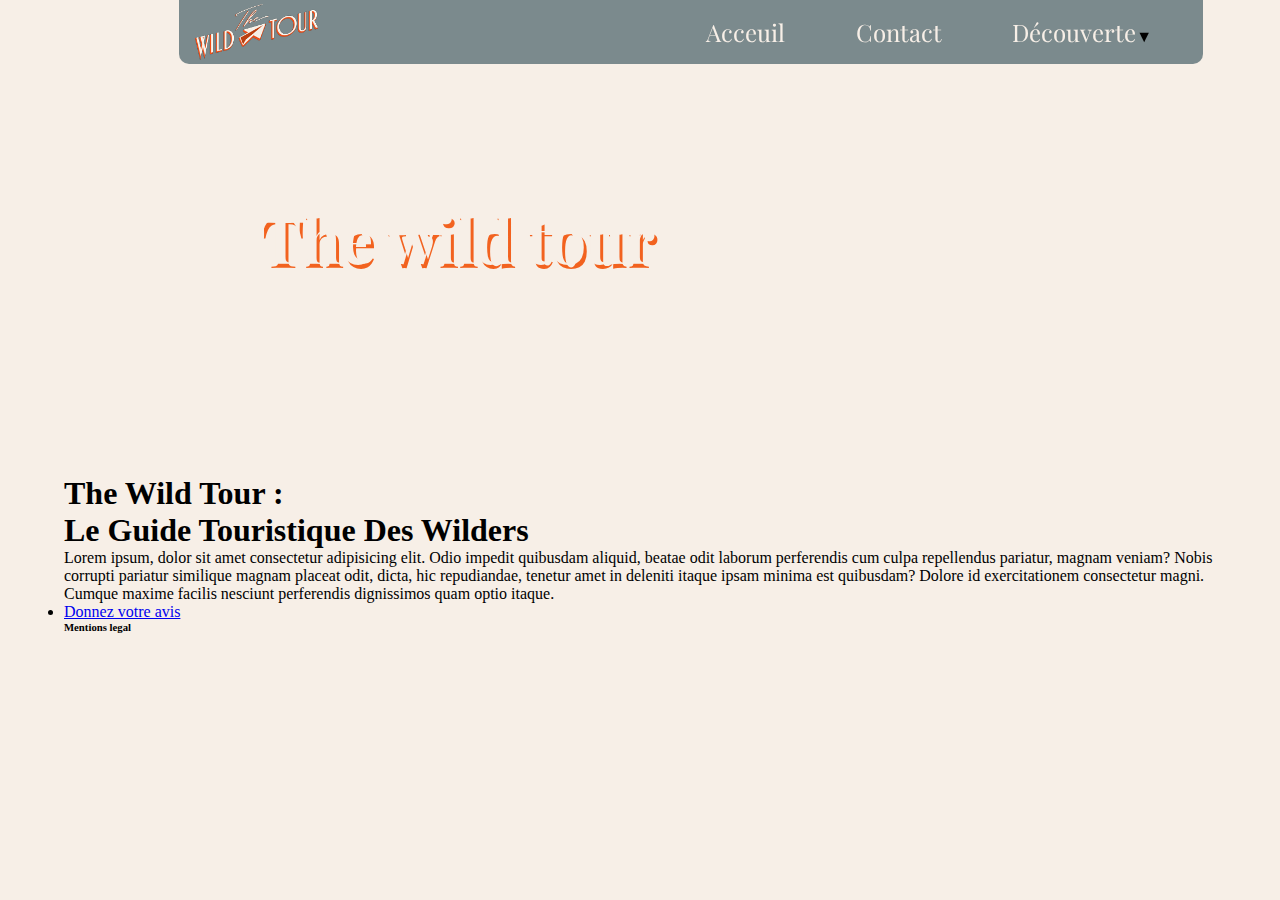
==== commit afce4035: "Merge branch 'main' into StephV" ====
--- a/acceuil.html
+++ b/acceuil.html
@@ -1,151 +1,88 @@
 <!DOCTYPE html>
-<html lang="en">
-<head>
-    <meta charset="UTF-8">
-    <meta name="viewport" content="width=device-width, initial-scale=1.0">
-    <link rel="stylesheet" href="style.css">
-    <link rel="preconnect" href="https://fonts.googleapis.com">
-    <link rel="preconnect" href="https://fonts.gstatic.com" crossorigin>
-    <link href="https://fonts.googleapis.com/css2?family=Playfair+Display:ital,wght@1,700&family=Roboto:wght@300;400&display=swap" rel="stylesheet">
-    <link rel="preconnect" href="https://fonts.googleapis.com">
-    <link rel="preconnect" href="https://fonts.gstatic.com" crossorigin>
-    <link href="https://fonts.googleapis.com/css2?family=Lexend:wght@300&family=Playfair+Display:ital,wght@1,700&family=Roboto:wght@300;400&display=swap" rel="stylesheet">
-    <title>The Wild Tour</title>
-</head>
-<body>
+<html lang="fr">
+  <head>
+    <meta charset="UTF-8" />
+    <meta name="viewport" content="width=device-width, initial-scale=1.0" />
+    <link rel="stylesheet" href="style.css" />
+    <link rel="preconnect" href="https://fonts.googleapis.com" />
+    <link rel="preconnect" href="https://fonts.gstatic.com" crossorigin />
+    <link
+      href="https://fonts.googleapis.com/css2?family=Playfair+Display:ital,wght@1,700&family=Roboto:wght@300;400&display=swap"
+      rel="stylesheet"
+    />
+    <link rel="preconnect" href="https://fonts.googleapis.com" />
+    <link rel="preconnect" href="https://fonts.gstatic.com" crossorigin />
+    <link
+      href="https://fonts.googleapis.com/css2?family=Lexend:wght@300&family=Playfair+Display:ital,wght@1,700&family=Roboto:wght@300;400&display=swap"
+      rel="stylesheet"
+    />
+    <script src="script.js"></script>
+    <title>The Wild tour</title>
+  </head>
+  <body>
     <section class="headerG">
-        <header>
-            <div>
-                <nav class="navbar">
-                    <img src="assets-daniel/logo-the-wild-tour-navbar.png" alt="logo" class="logo">
-                    <ul class="list-general">
-                        <li class="listeN"><a href="acceuil.html">Acceuil</a></li>
-                        <li class="listeN"><a href="contact.php">Contact</a></li>
-                        <li class="listeN"><a href="#">Découverte</a><span>&#9660;</span>
-                            <ul class="sousMenu">
-                                <li class="sousListe"><a href="fiche-yacine.html">Gastronomie</a></li>
-                                <li class="sousListe"><a href="fiche-daniel.html">Sport</a></li>
-                                <li class="sousListe"><a href="fiche-julien.html">Art</a></li>
-                                <li class="sousListe"><a href="fiche-stephV.html">Ecologie</a></li>
-                                <li class="sousListe"><a href="fiche_stephM.html">Nature</a></li>
-                            </ul>
-                        </li>
-                    </ul>
-                </nav>
-                <h1>The Wild Tour</h1>
-            </div>
-        </header>
+      <header>
+        <div>
+          <nav class="navbar">
+            <img
+              src="assets-yacine/logo-the-wild-tour-navbar.png"
+              alt="logo"
+              class="logo"
+            />
+            <ul class="list-general">
+              <li class="listeN"><a href="acceuil.html">Acceuil</a></li>
+              <li class="listeN"><a href="contact.html">Contact</a></li>
+              <li class="listeN">
+                <a href="#">Découverte</a><span>&#9660;</span>
+                <ul class="sousMenu">
+                  <li class="sousListe">
+                    <a href="fiche-yacine.html">Gastronomie</a>
+                  </li>
+                  <li class="sousListe">
+                    <a href="fiche-daniel.html">Sport</a>
+                  </li>
+                  <li class="sousListe"><a href="fiche-julien.html">Art</a></li>
+                  <li class="sousListe">
+                    <a href="fiche-stephV.html">Ecologie</a>
+                  </li>
+                  <li class="sousListe">
+                    <a href="fiche_stephM.html">Nature</a>
+                  </li>
+                </ul>
+              </li>
+            </ul>
+          </nav>
+          <h1>The wild tour</h1>
+        </div>
+      </header>
     </section>
-        <main> 
-            
-            <section class="titre-texte-acceuil">
-                <h2>Bienvenue</h2>
-                <div class="ligne-acceuil-dessus-h1"></div>
-                <p>Soyez les bienvenue sur le site "The Wild Tour". Ce site est un blog ou tout les Wilders peuvent y mettre les bonnes adresses ou les meilleurs endrois de leur regions ou départements. N'hesitez pas a feuilleter les articles et si ceux-ci vous interessent alors on vous conseille de vous y rendre.</p>
-            </section>
-            <div class="ligne2-acceuil"></div>
-            <section class="centrer">
-                <h3 class="card__h3">Articles récents</h3>
-                <div class="container">
-                    <div class="card">
-                        <div class="card__header">
-                            <img src="/assets-stephM/istockphoto-1172051173-612x612.jpg" alt="card__image" class="card__image"
-                                width="600">
-                        </div>
-                        <div class="card__body">
-                            <h4>Le bien-etre et la nature</h4>
-                            <p></p>
-                            <a class="card__button" href="/fiche_stephM.html">Lire plus...</a>
-                        </div>
-                        <div class="card__footer">
-                            <div class="user">
-                                <img src="" alt="user__image" class="user__image">
-                                <div class="user__info">
-                                    <h5>Stephanie M.</h5>
-                                </div>
-                            </div>
-                        </div>
-                    </div>
-                    <div class="card">
-                        <div class="card__header">
-                            <img src="/assets-yacine/ai-generated-7955585_1920.jpg" alt="card__image" class="card__image" width="600">
-                        </div>
-                        <div class="card__body">
-    
-                            <h4>La gastronomie japonaise</h4>
-                            <p></p>
-                            <a class="card__button" href="/fiche-yacine.html">Lire plus...</a>
-                        </div>
-                        <div class="card__footer">
-                            <div class="user">
-                                <img src="" alt="user__image" class="user__image">
-                                <div class="user__info">
-                                    <h5>Yacine M.</h5>
-                                </div>
-                            </div>
-                        </div>
-                    </div>
-                    <div class="card">
-                        <div class="card__header">
-                            <img src="/assets-stephV/pexels-sarah-chai-7263016.jpg" alt="card__image" class="card__image" width="600">
-                        </div>
-                        <div class="card__body">
-                            <h4>L'écologie dans nos régions</h4>
-                            <p></p>
-                            <a class="card__button" href="/fiche-stephV.html">Lire plus...</a>
-                        </div>
-                        <div class="card__footer">
-                            <div class="user">
-                                <img src="" alt="user__image" class="user__image">
-                                <div class="user__info">
-                                    <h5>Stephanie V.</h5>
-                                </div>
-                            </div>
-                        </div>
-                    </div>
-                </div>
-            </section>
-    
-            <section class="articles-recents">
-                <h3 class="article-h3">Les articles de la semaine</h3>
-                <hr>
-                <div class="article-col2">
-                    <div class="article-col2-1">
-                        <img class="article-img" src="/assets-daniel/pexels-cottonbro-studio-4828253.jpg">
-                    </div>
-                    <div class="article-col2-2">
-                        <h4>La pêche dans l’Aube</h4>
-                        <p>Un article tres intéressant sur la peche dans l'aube.</p>
-                        <button class="button-lire-plus">Lire plus...</button>
-                    </div>
-                </div>
-    
-                <div class="article-col2">
-                    <div class="article-col2-1">
-                        <img class="article-img" src="/assets-julien/IMG_4002.jpg">
-                    </div>
-                    <div class="article-col2-2">
-                        <h4>Base sous-marine, Bordeaux</h4>
-                        <p>Cet article vous fera voyager dans la région Bordelaise avec ses secrets et ses histoires.</p>
-                        <button class="button-lire-plus"><a href="/fiche-julien.html"></a>Lire plus...</button>
-                    </div>
-                </div>
-            </section>
-        </main>
-        <footer>
-            <div class="gauche-footer"></div>
-            <div><img src="/assets-daniel/logo-the-wild-tour-navbar.png" alt=""></div>
-        <section class="millieu-footer">
-            <div>mentions legales</div>
-            <div>Politique de confidentialité</div>
-            <div>Conditions d'utilisation</div>
-        </section>
-        <section class="droite-footer"></section>
-            <div>À propos</div>
-            <div>le blog</div>
-        <div class="bas-footer">
-            <div><p>Boullevard des regions, 96000 WildLand</p></div>
-        </div>
-        </footer>
-</body>
-</html>+    <main>
+      <!--Titre central-gauche dans l'image principale-->
+      <h1 class="principal-title">
+        The Wild Tour :<br />Le Guide Touristique Des Wilders
+      </h1>
+      <section class="texte">
+        <!--Partie paragraphe a centrer selon la disposition que l'on souhaite-->
+        <p>
+          Lorem ipsum, dolor sit amet consectetur adipisicing elit. Odio impedit
+          quibusdam aliquid, beatae odit laborum perferendis cum culpa
+          repellendus pariatur, magnam veniam? Nobis corrupti pariatur similique
+          magnam placeat odit, dicta, hic repudiandae, tenetur amet in deleniti
+          itaque ipsam minima est quibusdam? Dolore id exercitationem
+          consectetur magni. Cumque maxime facilis nesciunt perferendis
+          dignissimos quam optio itaque.
+        </p>
+
+        <!--Espaces cartes ou photos-->
+        <div id="cases" class="gird"></div>
+      </section>
+    </main>
+    <footer>
+      <!--Partie basse avec anotations de politiques internet et link cliquable Rate-->
+      <section>
+        <li><a href="rate.html">Donnez votre avis</a></li>
+      </section>
+      <h6>Mentions legal</h6>
+    </footer>
+  </body>
+</html>
--- a/style.css
+++ b/style.css
@@ -6,6 +6,7 @@
   --secondary-color: #f7efe7;
   --tertiary-color: #f2621f;
   --bleupale-color: #d1dbe4;
+  --border-radius: 40px;
   /* Titres et texte */
   --h2-size-desktop: 64px;
   --h2-size-mobile: 48px;
@@ -15,98 +16,115 @@
   --h4-size-mobile: 24px;
   --p-size-desktop: 16px;
   --p-size-mobile: 12px;
-  --p-button: 20px;
   /* Margin et padding */
-  --margin-x-desktop: 10vw;
-  --margin-y-desktop: 5vh;
-  --padding-y-desktop: 5vh;
-  --padding-x-desktop: 5vw;
-  --margin-x-mobile: 5vw;
-  --margin-y-mobile: 3vh;
-  --padding-y-mobile: 2vh;
-  --padding-x-mobile: 2vw;
+  --margin-side: 10%;
+  --padding-vertical: 2vh;
   --row-gap: 30px;
   --column-gap: 30px;
-  /* Effets */
-  --border-radius: 40px;
-  --img-box-shadow: 0 0 10px 2px rgba(0, 0, 0, 0.3);
-  --transition-time: 400ms;
-}
-/*HEADER*/
-* , *::before, *::after {
+}
+
+*, *::before, *::after {
   padding: 0;
   margin: 0;
   box-sizing: border-box;
 }
-/*Début navbar*/
+/*DÃ©but navbar*/
 nav {
-  width: 80%;
-  display:flex;
-  align-items: center;
-  justify-content: space-between;
-  background-color: rgba(0, 37, 51, 0.5);
-  backdrop-filter: blur(20px);
-  position: fixed;
-  top:0;
-  border-radius: 0px 0px 10px 10px;
-  padding: 1rem;
-  height: 4rem;
-  z-index: 999;
-}
+    width: 80%;
+    display:flex;
+    align-items: center;
+    justify-content: space-between;
+    background-color: rgba(0, 37, 51, 0.5);
+    backdrop-filter: blur(20px);
+    position: fixed;
+    top:0;
+    border-radius: 0px 0px 10px 10px;
+    padding: 1rem;
+    height: 4rem;
+}
+
 
 .logo {
-  height: 3.5rem;
+    height: 3.5rem;
+}
+
+.headerG {
+    background: url(/assets-julien/masashi-wakui-12.jpg);
+    background-size: cover;
+    background-position: center;
+    padding: 10%;
+    border-radius: 0px 0px 15px 15px;
 }
 
 header nav ul li {
-  list-style: none;
-  padding: 1rem;
+    list-style: none;
+    padding: 1rem;
 }
 
 header nav ul li a {
-  text-decoration: none;
-  color: #f7efe7;
-  font-family: "Playfair Display", serif;
-  font-size: 1.5rem;
-}
+    text-decoration: none;
+    color: #f7efe7;
+    font-family: "Playfair Display", serif;
+    font-size: 1.5rem;
+}
+
 
 header nav ul {
-  display: flex;
-  justify-content: center;
-  align-items: center;
-  
+    display: flex;
+    justify-content: center;
+    align-items: center;
+
+}
+
+.headerG h1 {
+    font-family: "Playfair Display", serif;
+    text-align: left;
+    font-size: 4rem;
+    color: #f7efe7;
+    text-shadow: 3px 4px #f2621f;
+    padding: 5rem;
 }
 
 .sousMenu {
-  display: none;
-  position: absolute;
-  top: 4rem;
-  background-color: rgba(0, 37, 51, 0.5);
-  backdrop-filter: blur(20px);
-  border-radius: 0px 0px 10px 10px;
-  padding: 0;
-}
+    display: none;
+    position: absolute;
+    top: 4rem;
+    background-color: rgba(0, 37, 51, 0.5);
+    backdrop-filter: blur(20px);
+    border-radius: 0px 0px 10px 10px;
+    padding: 0;
+}
+
 
 .listeN:hover > ul {
-  display: block;
+    display: block;
 }
 
 .listeN {
-  cursor: pointer;
-  margin: 0 1.2rem;
-}
+    cursor: pointer;
+    margin: 0 1.2rem;
+}
+
 /*Fin navbar*/
-/*Acceuil*/
-
-.headerG header {
-  background: url(/assets-julien/masashi-wakui-12.jpg);
+/*HEADER*/
+
+
+body {
+    background-color: var(--secondary-color);
+    margin: 0rem 4rem;
+}
+
+/*page yacine*/
+
+
+.headerY {
+  background: url(/assets-yacine/pexels-cats-coming-1907229.jpg);
   background-size: cover;
   background-position: center;
   padding: 10%;
   border-radius: 0px 0px 15px 15px;
 }
-
-.headerG h1 {
+.headerY h1 {
   font-family: "Playfair Display", serif;
   text-align: left;
   font-size: 4rem;
@@ -115,254 +133,32 @@
   padding: 5rem;
 }
 
-.titre-texte-acceuil {
-  display:flex;
-  align-items: center;
-  flex-direction: column;
-  margin: 0rem 35%;
-}
-
-.titre-texte-acceuil h2 {
-  font-family: "Playfair Display", serif;
-  font-size: 3rem;
-  padding: 2rem;
-  color: var(--principal-color);
-  margin: 0;
-}
-
-.ligne-acceuil-dessus-h1 {
-  border: var(--principal-color) solid 1px;
-  width: 80%;
-  height: 2px;
-  margin-bottom: 2rem;
-}
-
-.titre-texte-acceuil p {
-  font-family: 'Lexend', sans-serif;
-  font-size: 1.2rem;
-  text-align: center;
-}
-
-.ligne2-acceuil {
-  border: var(--principal-color) solid 1px;
-  width: 80%;
-  margin-left: 10%;
-  margin-top: 2rem;
-  margin-bottom: 2rem;
-}
-
-@media screen and (max-width: 768px){
-  .headerG header {
-    padding: 2rem;
-}
-
-.headerG  h1 {
-    font-size: 2rem;
-    padding: 5rem 0rem;
-}
-
-.titre-texte-acceuil {
-  margin: 20%;
-}
-
-.titre-texte-acceuil h2 {
-  font-size: 2.5rem;
-}
-
-.titre-texte-acceuil p {
-  font-size: 0.8rem;
-}
-}
-
-/*page yacine*/
-
-.principal-title-yacine {
-  background-image: url(/assets-yacine/pexels-cats-coming-1907229.jpg);
-  background-size: cover;
-  font-family: "Playfair Display", serif;
-  text-align: left;
-  font-size: 4rem;
-  color: #f7efe7;
-  text-shadow: 3px 4px #f2621f;
-  padding: 15rem;
-  background-position: center;
-  border-radius: 0px 0px 15px 15px;
-}
-
 .texte-yacine {
   display: grid;
   grid-template-columns: 50% 50%;
-  grid-template-rows: 45rem 30rem 45rem;
+  grid-template-rows: 45rem 30rem;
   margin-right: 30px;
   margin-left: 30px;
 }
 
 .contenu-yacine {
-  font-family: "Lexend";
-  font-size: xx-large;
-  grid-column: 2;
-  margin: 3%;
-  background: rgb(247, 239, 231);
-  background: linear-gradient(90deg, rgba(247, 239, 231, 1) 90%, #f2621f 45%);
+    font-family: "Lexend";
+    font-size: xx-large;
+    grid-column: 2;
+    margin: 3%;
+    background: rgb(247, 239, 231);
+    background: linear-gradient(90deg, rgba(247, 239, 231, 1) 90%, #f2621f 45%);
 }
 
 .image-sushi {
-  background-image: url(assets-yacine/pexels-airam-datoon-9424914.jpg);
-  grid-row: 2;
-  background-size: cover;
-  background-position: center;
-  border-radius: 15%;
-  margin: 3%;
-}
-/*fin page yacine*/
-
- /*Page Daniel*/
-.headerD header {
-  background: url(/assets-daniel/jaeyoon-jeong-haTl7gFp5KQ-unsplash.jpg);
-  background-size: cover;
-  background-position: center;
-  padding: 10%;
-  border-radius: 0px 0px 15px 15px;
-}
-
-.headerD h1 {
-  font-family: "Playfair Display", serif;
-  text-align: left;
-  font-size: 4rem;
-  color: #f7efe7;
-  text-shadow: 3px 4px #f2621f;
-  padding: 5rem;
-}
-
-.texte-img-daniel1 {
-  display: flex;
-  justify-content: space-around;
-  align-items: center;
-  margin: 5rem;
-}
-
-.img1-daniel{
-  background-image: url(/assets-daniel/pexels-cottonbro-studio-4828253.jpg);
-  padding: 10rem 15rem;
-  background-position: center;
-  background-size: cover;
-  border-radius: 15px;
-  box-shadow: 10px 10px rgba(0, 37, 51, 1);
-}
-
-.text-daniel-1{
-  font-family: 'Lexend', sans-serif;
-  font-size: 1.4rem;
-  text-align: center;
-  background-color: #E0CEBC;
-  border-radius: 15px;
-  margin: 2rem 5rem;
-  padding: 4.5rem;
-  box-shadow: 15px 15px rgba(0, 37, 51, 1);
-}
-
-.ligne-daniel {
-  border: solid 2px rgba(0, 37, 51, 1);
-  width: 70%;
-  height: 2px;
-  border-radius: 15px;
-  margin:0 15%;
-  opacity: 70%;
-}
-
-.texte-img-daniel2 {
-  display: flex;
-  justify-content: space-around;
-  align-items: center;
-  margin: 5rem;
-  color: rgba(0, 37, 51, 1);
-}
-
-.img2-daniel{
-  background-image: url(/assets-daniel/pexels-cottonbro-studio-4828248.jpg);
-  padding: 10rem 15rem;
-  background-position: center;
-  background-size: cover;
-  border-radius: 15px;
-  box-shadow: 10px 10px rgba(0, 37, 51, 1);
-}
-
-.text-daniel-2{
-  font-family: 'Lexend', sans-serif;
-  font-size: 1.4rem;
-  text-align: center;
-  background-color: #E0CEBC;
-  border-radius: 15px;
-  margin: 2rem 5rem;
-  padding: 4.5rem;
-  box-shadow: 15px 15px rgba(0, 37, 51, 1);
-  color: rgba(0, 37, 51, 1);
-}
-
-.ligne2-daniel {
-  border: solid 2px rgba(0, 37, 51, 1);
-  width: 70%;
-  height: 2px;
-  border-radius: 15px;
-  margin:0 15%;
-  opacity: 70%;
-}
-
-.articles-fin {
-  font-family: "Playfair Display", serif;
-  font-size: 3rem;
-  color: rgba(0, 37, 51, 1);
-  text-align: center;
-  padding: 2rem;
-}
-
-@media screen and (max-width: 768px){
-  .headerD header {
-      padding: 2rem;
-  }
-
-  .headerD  h1 {
-      font-size: 2rem;
-      padding: 5rem 0rem;
-  }
-
-  .texte-img-daniel1 {
-      display: flex;
-      flex-direction: column;
-      margin: 2rem 0.5rem;
-  }
-
-  .text-daniel-1 {
-      font-size: 1rem;
-      margin: 1rem;
-      padding: 1.2rem;
-  }
-
-  .img1-daniel {
-      margin: 1rem;
-      padding: 5.5rem 9rem;
-  }
-
-  .texte-img-daniel2 {
-      display: flex;
-      flex-direction: column-reverse;
-      margin: 2rem 0.5rem;
-  }
-
-  .text-daniel-2 {
-      font-size: 1rem;
-      margin: 1rem;
-      padding: 1.2rem;
-  }
-
-  .img2-daniel {
-      margin: 1rem;
-      padding: 5.5rem 9rem;
-  }
-
-}
-
-/*Cards*/
+    background-image: url(assets-yacine/pexels-airam-datoon-9424914.jpg);
+    grid-row: 2;
+    background-size: cover;
+    background-position: center;
+    border-radius: 15%;
+    margin: 3%;
+}
+
 h2 {
   display: flex;
   flex-direction: column;
@@ -379,6 +175,7 @@
   font-size: var(--h3-size-desktop);
   color: var(--principal-color);
 }
+
 
 .centrer {
   display: flex;
@@ -492,6 +289,14 @@
 
 /* Cards responsive */
 
+*,
+*::before,
+*::after {
+  box-sizing: border-box;
+  padding: 0;
+  margin: 0;
+}
+
 .container {
   display: flex;
   flex-wrap: wrap;
@@ -699,248 +504,549 @@
 
 
 }
-
- /*page StephV*/
-.principal-title-stephV1 {
-  font-family: "Playfair Display", serif;
-  font-size: 3rem;
-  color: #f7efe7;
-  text-shadow: 3px 4px #f2621f;
-}
-
-.principal-title-stephV2 {
-  font-family: "Lexend", sans-serif;
-  font-size: 2rem;
-  color: #f7efe7;
-}
-
-.imageprincipalstephV {
-  background-image: url(assets-stephV/photofrancevuedelespace.jpg);
+.card5y {
+  width: 14rem;
+  height: 20rem;
+  border-radius: 30px;
+  background: url(/assets-yacine/ai-generated-7955585_1920.jpg);
+  box-shadow: 15px 15px 30px #bebebe, -15px -15px 30px #ffffff;
   background-size: cover;
   background-position: center;
 }
 
-.paragrapheprincipalstephV {
-  font-family: "Lexend", sans-serif;
-  font-size: 1rem;
-  color: #f7efe7;
-}
-
-.article1 {
-  font-family: "Lexend", sans-serif;
-  font-size: 1rem;
-  color: black;
-}
-
-h3 {
-  font-weight: bold;
-}
-
-.imagearticle1stephV {
-  background-image: url(assets-stephV/CYCLO_PIERRO.jpg);
-  background-size: cover;
-  background-position: center;
-  opacity: 0.6;
-}
-
-.article2 {
-  font-family: "Lexend", sans-serif;
-  font-size: 1rem;
-  color: black;
-}
-
-.imagearticle2stephV {
-  background-image: url(assets-stephV/ledrivetoutnu.png);
-  background-size: cover;
-  background-position: center;
-  opacity: 0.6;
-}
-
-.article3 {
-  font-family: "Lexend", sans-serif;
-  font-size: 1rem;
-  color: black;
-}
-
-.imagearticle3stephV {
-  background-image: url(assets-stephV/ledrivetoutnu.png);
-  background-size: cover;
-  background-position: center;
-  opacity: 0.6;
-}
-
-.article4 {
-  font-family: "Lexend", sans-serif;
-  font-size: 1rem;
-  color: black;
-}
-
-.imagearticle4stephV {
-  background-image: url(assets-stephV/KOOZUMAIN.jpg);
-  background-size: cover;
-  background-position: center;
-  opacity: 0.6;
-}
-
-/*fin de page StephV*/
-
-                                        /*page StephM*/
+@media screen and (max-width: 1000px) { 
+  .cards-yacine {
+    display: flex;
+    flex-direction: column;
+    justify-content: space-around;
+    align-items: center;
+    padding: 5rem;
+    gap:5rem;
+  }
+
+  .contenu-yacine {
+    flex-wrap: nowrap;
+  }
+
+  .texte-yacine {
+    grid-template-columns: 2fr;
+    grid-template-rows: 1fr;
+  }
+
+  .contenu-yacine {
+    grid-row: 1;
+  }
+}
+
+@media screen and (max-width: 900px) {
+  .image-sushi {
+    display: none;
+  }
+}
+
+
+/*fin page yacine*/
+
+/*Page Daniel*/
+
+h1.principal-title-daniel {
+    background-image: url(/assets-daniel/jaeyoon-jeong-haTl7gFp5KQ-unsplash.jpg);
+    background-size: cover;
+    font-family: "Playfair Display", serif;
+    text-align: left;
+    font-size: 4rem;
+    color: #f7efe7;
+    text-shadow: 3px 4px #f2621f;
+    padding: 15rem;
+    background-position: center;
+    border-radius: 0px 0px 15px 15px;
+}
+
+.texte-daniel {
+    display: grid;
+    font-family: "Lexend", sans-serif;
+    font-size: 1.1rem;
+    grid-template-columns: 1fr 1fr;
+    grid-template-rows: 1fr;
+    grid-gap: 0.9rem;
+    grid-template-areas: " 1, 2 ";
+}
+
+.texte-daniel p {
+    display: grid;
+    grid-area: 1;
+    padding: 2rem;
+    text-align: center;
+    margin-top: 10%;
+}
+
+div.grid-daniel {
+    display: grid;
+    grid-template-columns: 1fr 1fr;
+    grid-template-rows: 2fr;
+    grid-gap: 0.9rem;
+    grid-template-areas:
+        " 1 2 "
+        " 3 ";
+}
+
+.img1 {
+    grid-area: 1;
+    margin: 1%;
+    background: url(/assets-daniel/pexels-cottonbro-studio-4828253.jpg);
+    background-size: cover;
+    background-position: top;
+    padding: 11rem;
+    gap: 1rem;
+    border-radius: 15px;
+}
+
+.img2 {
+    grid-area: 2;
+    background: url(/assets-daniel/kelly-sikkema-YlhAolPcwQ4-unsplash.jpg);
+    padding: 11rem;
+    margin: 1%;
+    border-radius: 15px;
+    background-size: cover;
+    background-position: center;
+}
+
+.parag2 {
+    grid-area: 2;
+}
+
+.cards-daniel {
+    display: flex;
+    justify-content: space-around;
+    align-items: center;
+    padding: 5rem;
+}
+
+.card1 {
+    width: 14rem;
+    height: 20rem;
+    border-radius: 30px;
+    background-image: url(/assets-daniel/pure-julia-B8y6uvTnEvU-unsplash.jpg);
+    box-shadow: 15px 15px 30px #bebebe, -15px -15px 30px #aaaaaa;
+    background-size: cover;
+    background-position: center;
+}
+
+.card2 {
+    width: 14rem;
+    height: 20rem;
+    border-radius: 30px;
+    background: url(/assets-daniel/stefan-lehner-XfkBIABG3VA-unsplash.jpg);
+    box-shadow: 15px 15px 30px #bebebe, -15px -15px 30px #ffffff;
+    background-size: cover;
+    background-position: center;
+}
+
+.card3 {
+    width: 14rem;
+    height: 20rem;
+    border-radius: 30px;
+    background: url(/assets-daniel/pexels-cottonbro-studio-4828248.jpg);
+    box-shadow: 15px 15px 30px #bebebe, -15px -15px 30px #ffffff;
+    background-size: cover;
+    background-position: center;
+}
+
+.card4 {
+    width: 14rem;
+    height: 20rem;
+    border-radius: 30px;
+    background: url(/assets-daniel/shelly-pence-rAYWKUJOXWk-unsplash.jpg);
+    box-shadow: 15px 15px 30px #bebebe, -15px -15px 30px #ffffff;
+    background-size: cover;
+    background-position: center;
+}
+
+.card5 {
+    width: 14rem;
+    height: 20rem;
+    border-radius: 30px;
+    background: url(/assets-daniel/taylor-r-clkI9_xcuis-unsplash.jpg);
+    box-shadow: 15px 15px 30px #bebebe, -15px -15px 30px #ffffff;
+    background-size: cover;
+    background-position: center;
+}
+
+/* DEBUT PAGE STEPH V */
+/* DEBUT PAGE STEPH V */
+
+
+
+/*page StephV*/
+
+
+.header-stephV {
+    background: url(assets-stephV/nature.jpg);
+    background-size: cover;
+    background-position: center;
+    padding: 10%;
+    border-radius: 0px 0px 15px 15px;
+}
+
+.header-stephV h1 {
+    font-family: "Playfair Display", serif;
+    text-align: left;
+    font-size: 4rem;
+    color: #f7efe7;
+    text-shadow: 3px 4px #f2621f;
+    padding: 5rem 5rem 5rem 0rem;
+}
+
+.pagestephV {
+    display: grid;
+    grid-template-rows: auto;
+    grid-template-columns: auto;
+}
+
+/* ARTICLE 1 STEPH V PRESENTATION */
+.articl1stephV {
+    font-family: 'Lexend', sans-serif;
+    color: black;
+    font-size: 2rem;
+    background-image: url(assets-stephV/coucherdesoleil.jpg);
+    background-size: cover;
+    background-position: center;
+    border-radius: 20px;
+    padding: 2rem 10rem 20rem 5rem;
+    text-align: justify;
+    margin: 4rem;
+    box-shadow: var(--tertiary-color) 20px 20px;
+}
+
+.imgarticl1stephV {
+    object-fit: url(assets-stephV/carte_Libourne.jpg);
+    object-position: right;
+}
+
+.h2articl1stephV {
+    color: var(--tertiary-color);
+    font-size: 3rem;
+    font-weight: bold;
+    text-align: justify;
+}
+
+/* ARTICLE 2 STEPH V */
+.article2stephV {
+    font-family: 'Lexend', sans-serif;
+    font-size: 2rem;
+    color: black;
+    background-image: url(assets-stephV/cyclo2.png);
+    background-size: contain;
+    background-position: center;
+    background-repeat: no-repeat;
+    background-color: #ffffff;
+    border-radius: 20px;
+    padding: 5rem 10rem 5rem 5rem;
+    text-align: justify;
+    margin: 4rem;
+    box-shadow: var(--principal-color) -20px -20px;
+}
+
+.h2article2stephV {
+    color: var(--principal-color);
+    font-size: 3rem;
+    font-weight: bold;
+    text-align: justify;
+}
+
+
+.liencyclopierro {
+    color: var(--principal-color);
+}
+
+
+/* ARTICLE 3 STEPH V */
+.article3stephV {
+    font-family: 'Lexend', sans-serif;
+    font-size: 2rem;
+    color: black;
+    background-image: url(assets-stephV/LE_DRIVE_TOUT_NU.png);
+    background-position: auto;
+    background-color: #FDD2CC;
+    border-radius: 20px;
+    padding: 5rem 10rem 5rem 5rem;
+    background-repeat: no-repeat;
+    text-align: justify;
+    margin: 4rem;
+    box-shadow: var(--tertiary-color) 20px 20px;
+}
+
+.h2article3stephV {
+    color: var(--tertiary-color);
+    font-size: 3rem;
+    font-weight: bold;
+    text-align: justify;
+}
+
+.liendrivetoutnu {
+    color: var(--tertiary-color);
+}
+
+/* ARTICLE 4 STEPH V */
+.article4stephV {
+    font-family: 'Lexend', sans-serif;
+    font-size: 2rem;
+    color: black;
+    background-image: url(assets-stephV/recyclage2.png);
+    background-size: contain;
+    background-position: center;
+    background-repeat: no-repeat;
+    border-radius: 20px;
+    padding: 5rem 10rem 5rem 5rem;
+    text-align: justify;
+    margin: 4rem;
+    box-shadow: var(--principal-color) -20px -20px;
+}
+
+.h2article4stephV {
+    color: var(--principal-color);
+    font-size: 3rem;
+    font-weight: bold;
+    text-align: justify;
+}
+
+.lienbbot {
+    color: var(--principal-color);
+}
+
+/* ARTICLE 5 STEPH V */
+.article5stephV {
+    font-family: 'Lexend', sans-serif;
+    font-size: 2rem;
+    color: black;
+    background-image: url(assets-stephV/koozumain2.png);
+    background-size: cover;
+    background-position: bottom;
+    background-repeat: no-repeat;
+    border-radius: 20px;
+    padding: 5rem 5rem 20rem 10rem;
+    text-align: right;
+    margin: 4rem;
+    box-shadow: var(--tertiary-color) 20px 20px;
+}
+
+.h2article5stephV {
+    color: var(--tertiary-color);
+    font-size: 3rem;
+    font-weight: bold;
+    text-align: justify;
+}
+
+.lienkoozumain {
+    color: var(--tertiary-color);
+}
+
+/* FIN PAGE STEPH V */
+
+
+/*page StephM*/
 
 .principal-title-stephm {
-  background-image: url(/assets-stephM/Plage_couché_de_soleil.jpg);
-  background-size: cover;
-  font-family: "Playfair Display", serif;
-  text-align: left;
-  font-size: 4rem;
-  color: #f7efe7;
-  text-shadow: 3px 4px #f2621f;
-  padding: 15rem;
-  background-position: center;
-  border-radius: 0px 0px 15px 15px;
+    background-image: url(/assets-stephM/couché-de-soleil-plage.jpg);
+    background-size: cover;
+    font-family: 'Playfair Display', serif;
+    text-align: center;
+    font-size: 4rem;
+    color: #f7efe7;
+    text-shadow: 3px 4px #f2621f;
+    padding: 15rem;
+    background-position: 20% 80%;
+    border-radius: 0px 0px 15px 15px;
+    background-image: url(/assets-stephM/Plage_couché_de_soleil.jpg);
+    background-size: cover;
+    font-family: "Playfair Display", serif;
+    text-align: left;
+    font-size: 4rem;
+    color: #f7efe7;
+    text-shadow: 3px 4px #f2621f;
+    padding: 15rem;
+    background-position: center;
+    border-radius: 0px 0px 15px 15px;
 }
 
 .texte-stephm {
-  display: grid;
-  grid-template-columns: 49% 40rem;
-  grid-template-rows: 49% 49%;
-  font-family: "Lexend";
-  font-size: large;
-  grid-column: 2;
-}
-
-.p1 {
-  display: grid;
-  grid-area: 1;
-}
-
+    display: grid;
+    grid-template-columns: 1fr 1fr;
+    grid-template-rows: 1fr 1fr 1fr 1fr;
+    font-family: 'Lexend', sans-serif;
+    font-size: 1, 2rem;
+    grid-gap: .5rem;
+    grid-template-areas:
+        "1 2"
+        "3 4"
+        "5 6"
+        "7 8";
+    text-align: center;
+    padding: 3rem;
+
+}
+
+.texte-stephm p1 {
+    grid-area: 1;
+    font-size: 1.1rem;
+    align-self: center;
+    justify-self: center;
+    width: 70%;
+    padding: 2rem;
+}
+
+.img1stephm {
+    grid-area: 1;
+    background: url(/assets-stephM/Baie-des-Sables-d-Olonne.jpg);
+    background-size: cover;
+    background-position: center;
+    border-radius: 15px;
+    align-self: center;
+    justify-self: center;
+    padding: 10rem 17rem;
+}
+
+.img2stephm {
+    grid-area: 2;
+    background: url(/assets-stephM/images.jpg);
+    background-size: cover;
+    background-position: center;
+    border-radius: 15px;
+    align-self: center;
+    justify-self: center;
+    padding: 10rem 17rem;
+}
+
+.texte-stephm p2 {
+    font-size: 1.1rem;
+    align-self: center;
+    justify-self: center;
+    width: 70%;
+    padding: 2rem;
+}
+
+.texte-stephm p3 {
+    grid-area: 3;
+    font-size: 1.1rem;
+    align-self: center;
+    justify-self: center;
+    width: 70%;
+    padding: 2rem;
+}
+
+.img3stephm {
+    grid-area: 3;
+    background: url(/assets-stephM/Plage.webp);
+    background-size: cover;
+    background-position: center;
+    border-radius: 15px;
+    align-self: center;
+    justify-self: center;
+    padding: 10rem 17rem;
+}
+
+.img4stephm {
+    grid-area: 4;
+    background: url(/assets-stephM/image.png);
+    background-size: cover;
+    background-position: top;
+    border-radius: 15px;
+    align-self: center;
+    justify-self: center;
+    padding: 10rem 17rem;
+}
+
+.texte-stephm p4 {
+    font-size: 1.1rem;
+    align-self: center;
+    justify-self: center;
+    width: 70%;
+    padding: 2rem;
+}
+
+.cards-stephm {
+    display: flex;
+    justify-content: space-around;
+    align-items: center;
+    padding: 5rem;
+}
+
+.card1 {
+    width: 20rem;
+    height: 14rem;
+    border-radius: 30px;
+    background-image: url(/assets-stephM/download.jpg);
+    box-shadow: 15px 15px 30px #bebebe,
+        -15px -15px 30px #aaaaaa;
+    background-size: cover;
+    background-position: center;
+}
+
+.card2 {
+    width: 14rem;
+    height: 20rem;
+    border-radius: 30px;
+    background-image: url(/assets-stephM/Forêt.webp);
+    box-shadow: 15px 15px 30px #bebebe,
+        -15px -15px 30px #aaaaaa;
+    background-size: cover;
+    background-position: center;
+}
+
+.card3 {
+    width: 20rem;
+    height: 14rem;
+    border-radius: 30px;
+    background-image: url(/assets-stephM/download\ \(1\).jpg);
+    box-shadow: 15px 15px 30px #bebebe,
+        -15px -15px 30px #aaaaaa;
+    background-size: cover;
+    background-position: center;
+}
+
+.card4 {
+    width: 14rem;
+    height: 20rem;
+    border-radius: 30px;
+    background-image: url(/assets-stephM/istockphoto-1172051173-612x612.jpg);
+    box-shadow: 15px 15px 30px #bebebe,
+        -15px -15px 30px #aaaaaa;
+    background-size: cover;
+    background-position: center;
+}
+
+.presentation-stephm {
+    display: grid;
+    grid-template-columns: 1.5fr .5fr;
+    font-family: 'Lexend', sans-serif;
+    font-size: 1.2rem;
+    align-items: center;
+    justify-items: center;
+    margin: 2rem;
+}
+
+.card5 {
+    background: url(/assets-stephM/carte.jpg);
+    background-size: cover;
+    background-position: right;
+    border-radius: 15px;
+    align-self: center;
+    justify-self: center;
+    width: 10rem;
+    height: 10rem;
+}
 
 /*Fin page StepM*/
 
-
-
+/*BODY*/
 
 /*Contact*/
-.body-contact {
-  background: url(/assets-daniel/aaron-burden-6DD9FJYj0Vo-unsplash.jpg);
-  background-position: center;
-  background-size: cover;
-}
-
-.headerC header {
-  background: url();
-  background-size: cover;
-  background-position: center;
-  padding: 5% 10% 1% 10%;
-  border-radius: 0px 0px 15px 15px;
-}
-
-.headerC h1 {
-  font-family: "Playfair Display", serif;
-  text-align: center;
-  font-size: 4rem;
-  color: #f7efe7;
-  text-shadow: var(--principal-color) 3px 4px;
-  padding: 0rem 2rem 2rem 2rem;
-}
-
-.form section form {
-  display: flex;
-  flex-direction: column;
-  justify-content: center;
-  align-content: center;
-  margin: 0 35%;
-  z-index: 998;
-}
-
-.form section form input {
-  padding: 1rem;
-  margin: 0.5rem;
-  border-radius: 15px;
-  border: none;
-}
-
-.form section form textarea {
-  font-family: "Lexend", sans-serif;
-  padding: 1rem;
-  margin: 1rem;
-  border-radius: 15px;
-  border: none;
-}
-
-.form section form button {
-  padding: 1rem;
-  margin: 1rem;
-  border-radius: 15px;
-  border: none;
-}
-
-form {
-  padding: 0.5rem;
-  background-color: rgba(0, 37, 51, 0.3);
-  border-radius: 10px;
-  backdrop-filter: blur(10px);
-}
-
-.box-form {
-  padding: 0rem 5rem 5rem;
-}
-
-.p-contact{
-  font-family: "Lexend", sans-serif;
-  background-color: rgb(170, 6, 6);
-  border-radius: 5px;
-  text-align: center;
-  margin: 0 1rem;
-  color: var(--secondary-color);
-}
-
-@media screen and (max-width: 768px){
-  .form section form {
-    margin: 0rem;
-  }
-
-  .box-form {
-    padding: 1rem;
-  }
-
-  .headerC h1 {
-    padding: 3rem 3rem 0rem 3rem;
-    font-size: 3rem;
-  }
-
-  .headerC header {
-  padding: 1rem;
-}
-}
-/*footer*/
-
-footer {
-  font-size: 0.8rem;
-  background-color: var(--principal-color);
-  margin-top: auto;
-  display: flex;
-  justify-content: space-around;
-  
-}
-
-.gauche-footer {
-  display: flex;
-  justify-content: center;
-  align-items: start;
-}
-
-.gauche-footer div {
-  background: url(/assets-daniel/logo-the-wild-tour-navbar.png);
-  padding: 2rem;
-}
-
-.droite-footer {
-  display: flex;
-  flex-direction: column;
-  justify-content: center;
-  align-items: center;
-}
-
-footer div {
-  color: var(--secondary-color);
+
+button {
+    background-color: var(--tertiary-color);
+    color: var(--secondary-color);
+    border: none;
+    border-radius: 5px;
+    padding: 10px;
+    cursor: pointer;
 }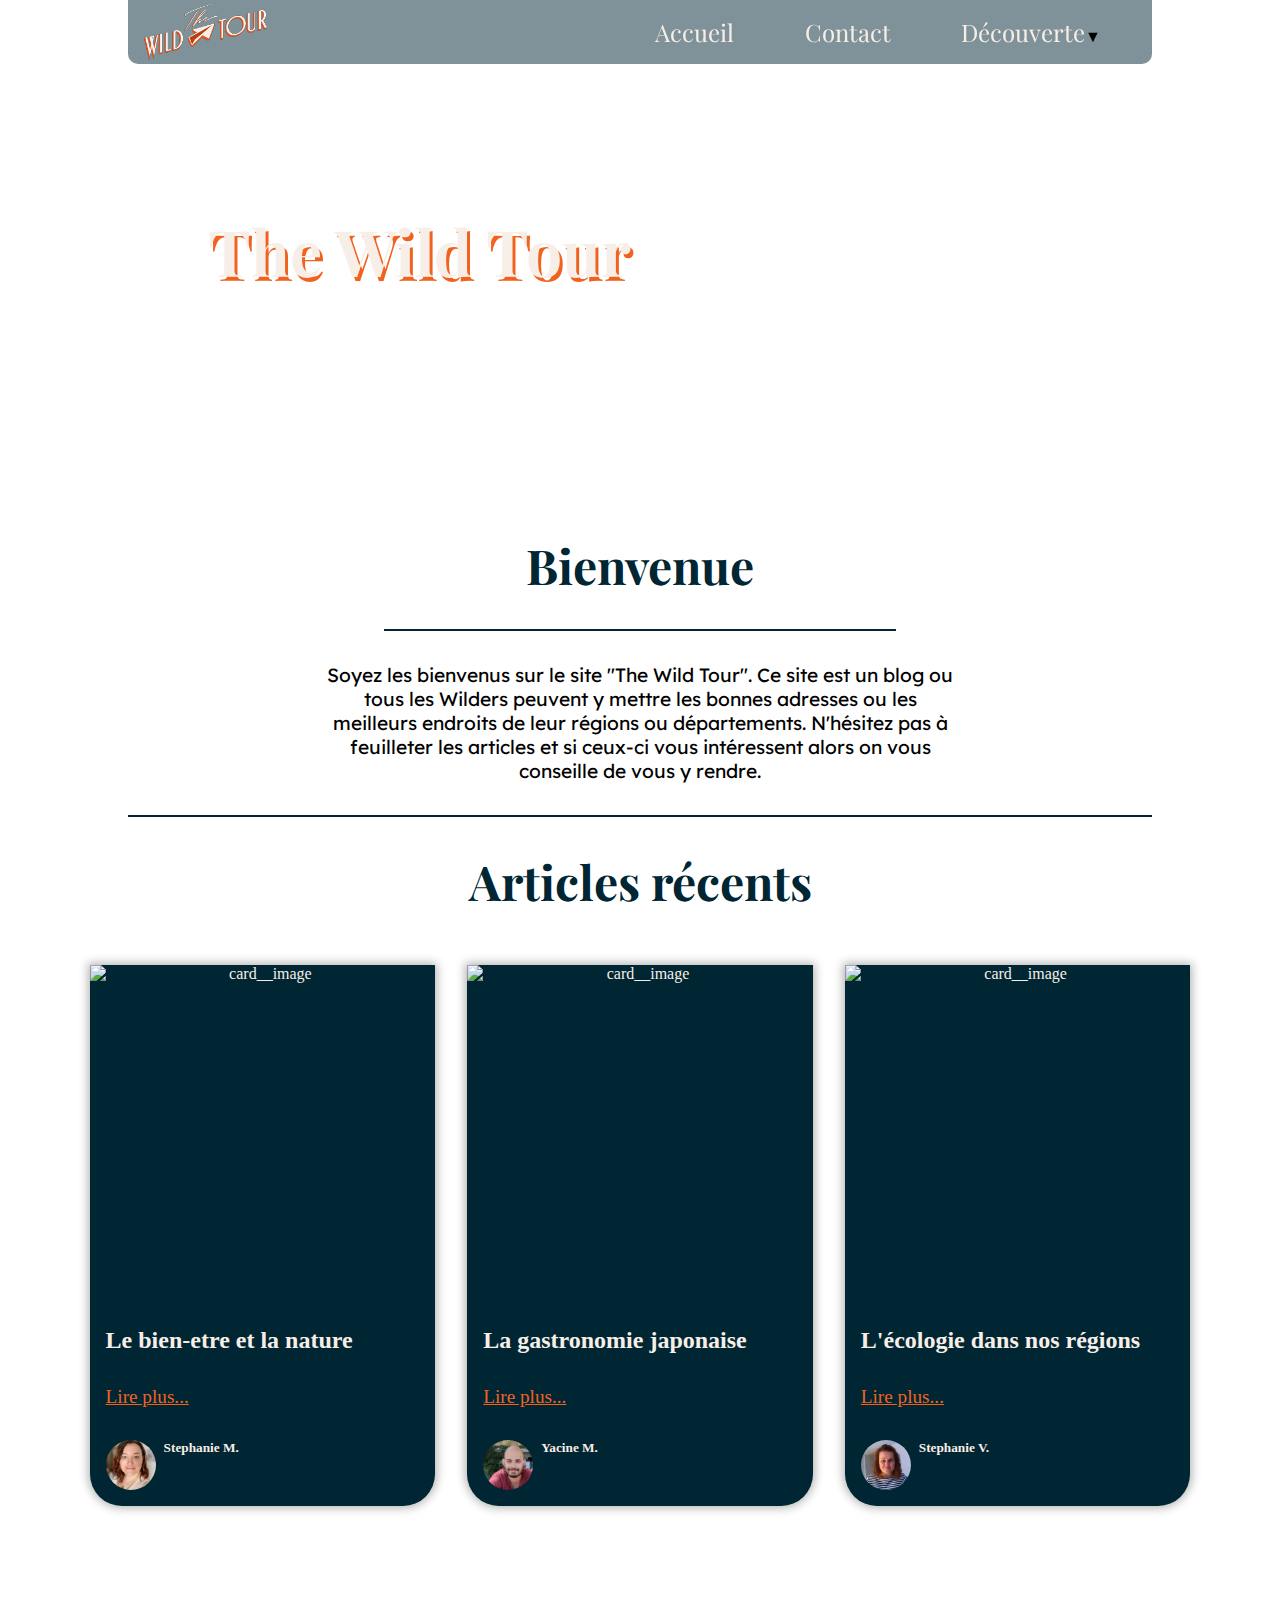
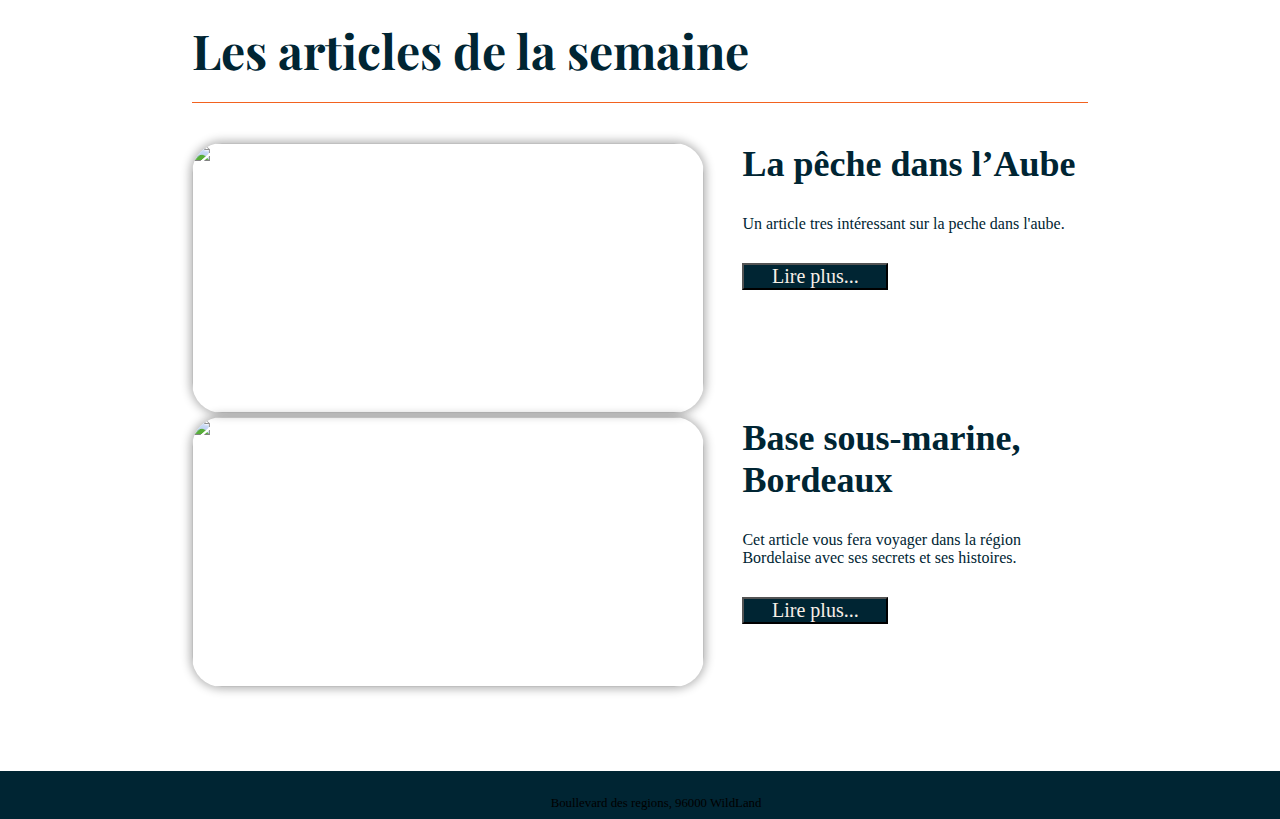
==== commit 6c4b9a40: "Commit daniel 23h59" ====
--- a/acceuil.html
+++ b/acceuil.html
@@ -1,88 +1,141 @@
 <!DOCTYPE html>
-<html lang="fr">
-  <head>
-    <meta charset="UTF-8" />
-    <meta name="viewport" content="width=device-width, initial-scale=1.0" />
-    <link rel="stylesheet" href="style.css" />
-    <link rel="preconnect" href="https://fonts.googleapis.com" />
-    <link rel="preconnect" href="https://fonts.gstatic.com" crossorigin />
-    <link
-      href="https://fonts.googleapis.com/css2?family=Playfair+Display:ital,wght@1,700&family=Roboto:wght@300;400&display=swap"
-      rel="stylesheet"
-    />
-    <link rel="preconnect" href="https://fonts.googleapis.com" />
-    <link rel="preconnect" href="https://fonts.gstatic.com" crossorigin />
-    <link
-      href="https://fonts.googleapis.com/css2?family=Lexend:wght@300&family=Playfair+Display:ital,wght@1,700&family=Roboto:wght@300;400&display=swap"
-      rel="stylesheet"
-    />
-    <script src="script.js"></script>
-    <title>The Wild tour</title>
-  </head>
-  <body>
+<html lang="en">
+<head>
+    <meta charset="UTF-8">
+    <meta name="viewport" content="width=device-width, initial-scale=1.0">
+    <link rel="stylesheet" href="style.css">
+    <link rel="preconnect" href="https://fonts.googleapis.com">
+    <link rel="preconnect" href="https://fonts.gstatic.com" crossorigin>
+    <link href="https://fonts.googleapis.com/css2?family=Playfair+Display:ital,wght@1,700&family=Roboto:wght@300;400&display=swap" rel="stylesheet">
+    <link rel="preconnect" href="https://fonts.googleapis.com">
+    <link rel="preconnect" href="https://fonts.gstatic.com" crossorigin>
+    <link href="https://fonts.googleapis.com/css2?family=Lexend:wght@300&family=Playfair+Display:ital,wght@1,700&family=Roboto:wght@300;400&display=swap" rel="stylesheet">
+    <title>The Wild Tour</title>
+</head>
+<body>
     <section class="headerG">
-      <header>
-        <div>
-          <nav class="navbar">
-            <img
-              src="assets-yacine/logo-the-wild-tour-navbar.png"
-              alt="logo"
-              class="logo"
-            />
-            <ul class="list-general">
-              <li class="listeN"><a href="acceuil.html">Acceuil</a></li>
-              <li class="listeN"><a href="contact.html">Contact</a></li>
-              <li class="listeN">
-                <a href="#">Découverte</a><span>&#9660;</span>
-                <ul class="sousMenu">
-                  <li class="sousListe">
-                    <a href="fiche-yacine.html">Gastronomie</a>
-                  </li>
-                  <li class="sousListe">
-                    <a href="fiche-daniel.html">Sport</a>
-                  </li>
-                  <li class="sousListe"><a href="fiche-julien.html">Art</a></li>
-                  <li class="sousListe">
-                    <a href="fiche-stephV.html">Ecologie</a>
-                  </li>
-                  <li class="sousListe">
-                    <a href="fiche_stephM.html">Nature</a>
-                  </li>
-                </ul>
-              </li>
-            </ul>
-          </nav>
-          <h1>The wild tour</h1>
-        </div>
-      </header>
+        <header>
+            <div>
+                <nav class="navbar">
+                    <img src="assets-daniel/logo-the-wild-tour-navbar.png" alt="logo" class="logo">
+                    <ul class="list-general">
+                        <li class="listeN"><a href="acceuil.html">Accueil</a></li>
+                        <li class="listeN"><a href="contact.php">Contact</a></li>
+                        <li class="listeN"><a href="#">Découverte</a><span>&#9660;</span>
+                            <ul class="sousMenu">
+                                <li class="sousListe"><a href="fiche-yacine.html">Gastronomie</a></li>
+                                <li class="sousListe"><a href="fiche-daniel.html">Sport</a></li>
+                                <li class="sousListe"><a href="fiche-julien.php">Art</a></li>
+                                <li class="sousListe"><a href="fiche-stephV.html">Ecologie</a></li>
+                                <li class="sousListe"><a href="fiche_stephM.html">Nature</a></li>
+                            </ul>
+                        </li>
+                    </ul>
+                </nav>
+                <h1>The Wild Tour</h1>
+            </div>
+        </header>
     </section>
-    <main>
-      <!--Titre central-gauche dans l'image principale-->
-      <h1 class="principal-title">
-        The Wild Tour :<br />Le Guide Touristique Des Wilders
-      </h1>
-      <section class="texte">
-        <!--Partie paragraphe a centrer selon la disposition que l'on souhaite-->
-        <p>
-          Lorem ipsum, dolor sit amet consectetur adipisicing elit. Odio impedit
-          quibusdam aliquid, beatae odit laborum perferendis cum culpa
-          repellendus pariatur, magnam veniam? Nobis corrupti pariatur similique
-          magnam placeat odit, dicta, hic repudiandae, tenetur amet in deleniti
-          itaque ipsam minima est quibusdam? Dolore id exercitationem
-          consectetur magni. Cumque maxime facilis nesciunt perferendis
-          dignissimos quam optio itaque.
-        </p>
+        <main> 
+            
+            <section class="titre-texte-acceuil">
+                <h2>Bienvenue</h2>
+                <div class="ligne-acceuil-dessus-h1"></div>
+                <p>Soyez les bienvenus sur le site "The Wild Tour". Ce site est un blog ou tous les Wilders peuvent y mettre les bonnes adresses ou les meilleurs endroits de leur régions ou départements. N'hésitez pas à feuilleter les articles et si ceux-ci vous intéressent alors on vous conseille de vous y rendre.</p>
+            </section>
+            <div class="ligne2-acceuil"></div>
+            <section class="centrer">
+                <h3 class="card__h3">Articles récents</h3>
+                <div class="container">
+                    <div class="card">
+                        <div class="card__header">
+                            <img src="/assets-stephM/istockphoto-1172051173-612x612.jpg" alt="card__image" class="card__image"
+                                width="600">
+                        </div>
+                        <div class="card__body">
+                            <h4>Le bien-etre et la nature</h4>
+                            <p></p>
+                            <a class="card__button" href="/fiche_stephM.html">Lire plus...</a>
+                        </div>
+                        <div class="card__footer">
+                            <div class="user">
+                                <img src="/assets-stephM/IMG_8704.JPEG" alt="user__image" class="user__image">
+                                <div class="user__info">
+                                    <h5>Stephanie M.</h5>
+                                </div>
+                            </div>
+                        </div>
+                    </div>
+                    <div class="card">
+                        <div class="card__header">
+                            <img src="/assets-yacine/ai-generated-7955585_1920.jpg" alt="card__image" class="card__image" width="600">
+                        </div>
+                        <div class="card__body">
+    
+                            <h4>La gastronomie japonaise</h4>
+                            <p></p>
+                            <a class="card__button" href="/fiche-yacine.html">Lire plus...</a>
+                        </div>
+                        <div class="card__footer">
+                            <div class="user">
+                                <img src="/assets-yacine/yacine.jpg" alt="user__image" class="user__image">
+                                <div class="user__info">
+                                    <h5>Yacine M.</h5>
+                                </div>
+                            </div>
+                        </div>
+                    </div>
+                    <div class="card">
+                        <div class="card__header">
+                            <img src="/assets-stephV/pexels-sarah-chai-7263016.jpg" alt="card__image" class="card__image" width="600">
+                        </div>
+                        <div class="card__body">
+                            <h4>L'écologie dans nos régions</h4>
+                            <p></p>
+                            <a class="card__button" href="/fiche-stephV.html">Lire plus...</a>
+                        </div>
+                        <div class="card__footer">
+                            <div class="user">
+                                <img src="/assets-stephV/photostephV.jpg" alt="user__image" class="user__image">
+                                <div class="user__info">
+                                    <h5>Stephanie V.</h5>
+                                </div>
+                            </div>
+                        </div>
+                    </div>
+                </div>
+            </section>
+    
+            <section class="articles-recents">
+                <h3 class="article-h3">Les articles de la semaine</h3>
+                <hr>
+                <div class="article-col2">
+                    <div class="article-col2-1">
+                        <img class="article-img" src="/assets-daniel/pexels-cottonbro-studio-4828253.jpg">
+                    </div>
+                    <div class="article-col2-2">
+                        <h4>La pêche dans l’Aube</h4>
+                        <p>Un article tres intéressant sur la peche dans l'aube.</p>
+                        <button class="button-lire-plus">Lire plus...</button>
+                    </div>
+                </div>
+    
+                <div class="article-col2">
+                    <div class="article-col2-1">
+                        <img class="article-img" src="/assets-julien/IMG_4002.jpg">
+                    </div>
+                    <div class="article-col2-2">
+                        <h4>Base sous-marine, Bordeaux</h4>
+                        <p>Cet article vous fera voyager dans la région Bordelaise avec ses secrets et ses histoires.</p>
+                        <button class="button-lire-plus"><a href="/fiche-julien.html"></a>Lire plus...</button>
+                    </div>
+                </div>
+            </section>
+        </main>
+        <footer>
+            <div class="bas-footer"></div>
+                <div><p>Boullevard des regions, 96000 WildLand</p></div>
+        </footer>
+</body>
+</html>
 
-        <!--Espaces cartes ou photos-->
-        <div id="cases" class="gird"></div>
-      </section>
-    </main>
-    <footer>
-      <!--Partie basse avec anotations de politiques internet et link cliquable Rate-->
-      <section>
-        <li><a href="rate.html">Donnez votre avis</a></li>
-      </section>
-      <h6>Mentions legal</h6>
-    </footer>
-  </body>
-</html>
--- a/style.css
+++ b/style.css
@@ -1,12 +1,10 @@
 /*initialisation*/
-
 :root {
   /* Couleurs */
   --principal-color: #002533;
   --secondary-color: #f7efe7;
   --tertiary-color: #f2621f;
   --bleupale-color: #d1dbe4;
-  --border-radius: 40px;
   /* Titres et texte */
   --h2-size-desktop: 64px;
   --h2-size-mobile: 48px;
@@ -16,108 +14,169 @@
   --h4-size-mobile: 24px;
   --p-size-desktop: 16px;
   --p-size-mobile: 12px;
+  --p-button: 20px;
   /* Margin et padding */
-  --margin-side: 10%;
-  --padding-vertical: 2vh;
+  --margin-x-desktop: 10vw;
+  --margin-y-desktop: 5vh;
+  --padding-y-desktop: 5vh;
+  --padding-x-desktop: 5vw;
+  --margin-x-mobile: 5vw;
+  --margin-y-mobile: 3vh;
+  --padding-y-mobile: 2vh;
+  --padding-x-mobile: 2vw;
   --row-gap: 30px;
   --column-gap: 30px;
-}
-
-*, *::before, *::after {
+  /* Effets */
+  --border-radius: 40px;
+  --img-box-shadow: 0 0 10px 2px rgba(0, 0, 0, 0.3);
+  --transition-time: 400ms;
+}
+/*HEADER*/
+* , *::before, *::after {
   padding: 0;
   margin: 0;
   box-sizing: border-box;
 }
-/*DÃ©but navbar*/
+/*Début navbar*/
+
 nav {
-    width: 80%;
-    display:flex;
-    align-items: center;
-    justify-content: space-between;
-    background-color: rgba(0, 37, 51, 0.5);
-    backdrop-filter: blur(20px);
-    position: fixed;
-    top:0;
-    border-radius: 0px 0px 10px 10px;
-    padding: 1rem;
-    height: 4rem;
-}
-
+  width: 80%;
+  display:flex;
+  align-items: center;
+  justify-content: space-between;
+  background-color: rgba(0, 37, 51, 0.5);
+  backdrop-filter: blur(20px);
+  position: fixed;
+  top:0;
+  border-radius: 0px 0px 10px 10px;
+  padding: 1rem;
+  height: 4rem;
+  z-index: 999;
+}
 
 .logo {
-    height: 3.5rem;
-}
-
-.headerG {
-    background: url(/assets-julien/masashi-wakui-12.jpg);
-    background-size: cover;
-    background-position: center;
-    padding: 10%;
-    border-radius: 0px 0px 15px 15px;
+  height: 3.5rem;
 }
 
 header nav ul li {
-    list-style: none;
-    padding: 1rem;
+  list-style: none;
+  padding: 1rem;
 }
 
 header nav ul li a {
-    text-decoration: none;
-    color: #f7efe7;
-    font-family: "Playfair Display", serif;
-    font-size: 1.5rem;
-}
-
+  text-decoration: none;
+  color: #f7efe7;
+  font-family: "Playfair Display", serif;
+  font-size: 1.5rem;
+}
 
 header nav ul {
-    display: flex;
-    justify-content: center;
-    align-items: center;
-
+  display: flex;
+  justify-content: center;
+  align-items: center;
+  
+}
+
+.sousMenu {
+  display: none;
+  position: absolute;
+  top: 4rem;
+  background-color: rgba(0, 37, 51, 0.5);
+  backdrop-filter: blur(20px);
+  border-radius: 0px 0px 10px 10px;
+}
+
+.listeN:hover > ul {
+  display: block;
+}
+
+.listeN {
+  cursor: pointer;
+  margin: 0 1.2rem;
+}
+/*Fin navbar*/
+/*Acceuil*/
+.headerG header {
+  background: url(/assets-julien/masashi-wakui-12.jpg);
+  background-size: cover;
+  background-position: center;
+  padding: 10%;
+  border-radius: 0px 0px 15px 15px;
 }
 
 .headerG h1 {
-    font-family: "Playfair Display", serif;
-    text-align: left;
-    font-size: 4rem;
-    color: #f7efe7;
-    text-shadow: 3px 4px #f2621f;
-    padding: 5rem;
-}
-
-.sousMenu {
-    display: none;
-    position: absolute;
-    top: 4rem;
-    background-color: rgba(0, 37, 51, 0.5);
-    backdrop-filter: blur(20px);
-    border-radius: 0px 0px 10px 10px;
-    padding: 0;
-}
-
-
-.listeN:hover > ul {
-    display: block;
-}
-
-.listeN {
-    cursor: pointer;
-    margin: 0 1.2rem;
-}
-
-/*Fin navbar*/
-/*HEADER*/
-
-
-body {
-    background-color: var(--secondary-color);
-    margin: 0rem 4rem;
-}
+  font-family: "Playfair Display", serif;
+  text-align: left;
+  font-size: 4rem;
+  color: #f7efe7;
+  text-shadow: 3px 4px #f2621f;
+  padding: 5rem;
+}
+
+.titre-texte-acceuil {
+  display:flex;
+  align-items: center;
+  flex-direction: column;
+  margin: 0rem 25%;
+}
+
+.titre-texte-acceuil h2 {
+  font-family: "Playfair Display", serif;
+  font-size: 3rem;
+  padding: 2rem;
+  color: var(--principal-color);
+  margin: 0;
+}
+
+.ligne-acceuil-dessus-h1 {
+  border: var(--principal-color) solid 1px;
+  width: 80%;
+  height: 2px;
+  margin-bottom: 2rem;
+}
+
+.titre-texte-acceuil p {
+  font-family: 'Lexend', sans-serif;
+  font-size: 1.2rem;
+  text-align: center;
+}
+
+.ligne2-acceuil {
+  border: var(--principal-color) solid 1px;
+  width: 80%;
+  margin-left: 10%;
+  margin-top: 2rem;
+  margin-bottom: 2rem;
+}
+
+@media screen and (max-width: 768px){
+  .headerG header {
+    padding: 2rem;
+}
+
+.headerG  h1 {
+    font-size: 2rem;
+    padding: 5rem 0rem;
+}
+
+.titre-texte-acceuil {
+  margin: 20%;
+}
+
+.titre-texte-acceuil h2 {
+  font-size: 2.5rem;
+}
+
+.titre-texte-acceuil p {
+  font-size: 0.8rem;
+}
+}
+
+/*Fin acceuil*/
 
 /*page yacine*/
 
-
-.headerY {
+.headerY header{
   background: url(/assets-yacine/pexels-cats-coming-1907229.jpg);
   background-size: cover;
   background-position: center;
@@ -157,361 +216,6 @@
     background-position: center;
     border-radius: 15%;
     margin: 3%;
-}
-
-h2 {
-  display: flex;
-  flex-direction: column;
-  justify-content: center;
-  text-align: center;
-  font-family: Playfair display;
-  font-size: var(--h2-size-desktop);
-  color: var(--principal-color);
-  margin-bottom: 50px;
-}
-
-h3 {
-  font-family: Playfair display;
-  font-size: var(--h3-size-desktop);
-  color: var(--principal-color);
-}
-
-
-.centrer {
-  display: flex;
-  flex-direction: column;
-  align-items: center;
-  justify-content: center;
-  text-align: center;
-}
-
-/* Articles récents */
-
-.articles-recents {
-  padding-top: 80px;
-  padding-bottom: 80px;
-  width: 70%;
-  display: flex;
-  flex-direction: column;
-  margin: auto;
-}
-
-hr {
-  background-color: var(--tertiary-color);
-  border: none;
-  height: 1px;
-  margin-bottom: 40px;
-}
-
-.article-h3 {
-  font-size: var(--h3-size-desktop);
-  text-align: left;
-  padding-bottom: 20px;
-}
-
-.article-col2 {
-  display: grid;
-  grid-template-columns: repeat(2, 1fr);
-  grid-template-rows: 1fr;
-  grid-column-gap: 3vw;
-  grid-template-areas:
-      "col2-1", "col2-2";
-  padding: 0;
-  justify-content: center;
-}
-
-.article-col2-1 {
-  grid-area: col2-1;
-  grid-column-start: 1;
-  grid-column-end: 2;
-}
-
-.article-col2-2 {
-  grid-area: col2-2;
-  grid-column-start: 2;
-  grid-column-end: 3;
-  row-gap: 30px;
-  display: flex;
-  flex-direction: column;
-  align-items: flex-start;
-}
-
-.article-img {
-  object-fit: cover;
-  height: 30vh;
-  width: 40vw;
-  justify-content: left;
-  border-radius: 30px;
-  box-shadow: var(--img-box-shadow);
-  margin: 0;
-}
-
-.article-img:hover {
-  filter: opacity(0.85);
-  transition: var(--transition-time);
-}
-
-.article-col2 h4 {
-  font-size: var(--h4-size-desktop);
-  color: var(--principal-color);
-  text-align: left;
-  font-family: Playfair Display Semibold;
-}
-
-.article-col2 p {
-  font-size: var(--p-size-desktop);
-  color: var(--principal-color);
-  text-align: left;
-  font-family: Lexend Regular;
-}
-
-
-/* Bouton "Lire plus" et "Découvrir plus"*/
-
-.button-lire-plus {
-  display: flex;
-  flex-direction: column;
-  background-color: var(--principal-color);
-  color: var(--secondary-color);
-  font-size: var(--p-button);
-  font-family: Playfair Display Regular;
-  justify-content: left;
-  padding-left: 8%;
-  padding-right: 8%;
-  margin-bottom: var(--margin-y-desktop);
-}
-
-.button-lire-plus:hover {
-  background-color: var(--tertiary-color);
-  color: var(--secondary-color);
-}
-
-
-/* Cards responsive */
-
-*,
-*::before,
-*::after {
-  box-sizing: border-box;
-  padding: 0;
-  margin: 0;
-}
-
-.container {
-  display: flex;
-  flex-wrap: wrap;
-  justify-content: center;
-  max-width: 1200px;
-  margin-block: 2rem;
-  gap: 2rem;
-}
-
-.card__h3 {
-  font-size: var(--h3-size-desktop);
-  text-align: center;
-  padding-bottom: 20px;
-}
-
-.card__image {
-  max-width: 100%;
-  aspect-ratio: 1;
-  display: block;
-  object-fit: cover;
-}
-
-.card {
-  display: flex;
-  flex-direction: column;
-  width: clamp(20rem, calc(20rem + 2vw), 22rem);
-  overflow: hidden;
-  box-shadow: var(--img-box-shadow);
-  border-radius: 0 0 2em 2em;
-  background-color: var(--principal-color);
-  color: var(--secondary-color);
-}
-
-
-
-.card__body {
-  padding: 1rem;
-  display: flex;
-  flex-direction: column;
-  gap: 1rem;
-}
-
-.card__body h4 {
-  font-size: 1.5rem;
-  color: var(--secondary-color);
-  text-align: left;
-  font-family: Playfair Display Semibold;
-}
-
-.card__body p {
-  font-size: var(--p-size-desktop);
-  color: var(--secondary-color);
-  text-align: left;
-}
-
-.card__body a {
-  font-size: 1.2rem;
-  color: var(--tertiary-color);
-  text-align: left;
-  font-family: Playfair Display Semibold;
-}
-
-.card__footer {
-  display: flex;
-  padding: 1rem;
-  margin-top: auto;
-}
-
-.card__button:hover {
-  transition: var(--transition-time);
-  text-decoration: underline var(--tertiary-color);
-}
-
-.user {
-  display: flex;
-  gap: .5rem;
-}
-
-.user__image {
-  object-fit: cover;
-  object-position: center;
-  border-radius: 50%;
-  width: 50px;
-  height: 50px;
-}
-
-.user__info {
-  color: var(--secondary-color);
-}
-
-
-
-/* Media queries - MOBILE */
-
-@media screen and (max-width: 480px) {
-
-  h2 {
-      display: flex;
-      flex-direction: column;
-      justify-content: center;
-      text-align: center;
-      font-family: Playfair display;
-      font-size: var(--h2-size-mobile);
-      color: var(--principal-color);
-      margin-bottom: var(--margin-y-mobile);
-  }
-
-  h3 {
-      font-family: Playfair display;
-      font-size: var(--h3-size-mobile);
-      color: var(--principal-color);
-  }
-
-  .description-center {
-      width: 70%;
-      text-align: center;
-      color: var(--principal-color);
-      font-size: var(--p-size-desktop);
-      margin-top: var(--margin-y-mobile);
-      margin-bottom: var(--margin-y-mobile);
-  }
-
-
-  /* Cards responsive */
-
-  .card__h3 {
-      font-size: var(--h3-size-mobile);
-      text-align: center;
-      padding-bottom: 20px;
-  }
-
-  /* Articles récents */
-
-  .articles-recents {
-      padding-top: 40px;
-      padding-bottom: 40px;
-      width: 90%;
-      display: flex;
-      flex-direction: column;
-      margin: auto;
-  }
-
-  hr {
-      background-color: var(--tertiary-color);
-      border: none;
-      height: 1px;
-      margin-bottom: 20px;
-  }
-
-  .article-h3 {
-      font-size: var(--h3-size-mobile);
-      text-align: left;
-      padding-bottom: 20px;
-  }
-
-  .article-col2 {
-      display: flex;
-      flex-direction: column;
-      justify-content: center;
-  }
-
-  .article-col2-1 {
-      display: flex;
-      flex-direction: column;
-      justify-content: center;
-  }
-
-  .article-col2-2 {
-      display: flex;
-      flex-direction: column;
-      align-items: flex-start;
-  }
-
-  .article-img {
-      object-fit: cover;
-      object-position: center;
-      height: 30vh;
-      width: 90vw;
-      justify-content: left;
-      border-radius: 15px;
-      box-shadow: var(--img-box-shadow);
-      margin-left: auto;
-      margin-right: auto;
-      margin-bottom: var(--margin-y-mobile);
-  }
-
-  .article-img:hover {
-      filter: opacity(0.85);
-      transition: var(--transition-time);
-  }
-
-  .article-col2 h4 {
-      font-size: var(--h4-size-mobile);
-      color: var(--principal-color);
-      text-align: left;
-      font-family: Playfair Display Semibold;
-  }
-
-  .article-col2 p {
-      font-size: var(--p-size-mobile);
-      color: var(--principal-color);
-      text-align: left;
-      font-family: Lexend Regular;
-  }
-
-
-}
-.card5y {
-  width: 14rem;
-  height: 20rem;
-  border-radius: 30px;
-  background: url(/assets-yacine/ai-generated-7955585_1920.jpg);
-  box-shadow: 15px 15px 30px #bebebe, -15px -15px 30px #ffffff;
-  background-size: cover;
-  background-position: center;
 }
 
 @media screen and (max-width: 1000px) { 
@@ -544,329 +248,353 @@
   }
 }
 
+.card5y {
+  width: 14rem;
+  height: 20rem;
+  border-radius: 30px;
+  background: url(/assets-yacine/ai-generated-7955585_1920.jpg);
+  box-shadow: 15px 15px 30px #bebebe, -15px -15px 30px #ffffff;
+  background-size: cover;
+  background-position: center;
+}
 
 /*fin page yacine*/
 
-/*Page Daniel*/
-
-h1.principal-title-daniel {
-    background-image: url(/assets-daniel/jaeyoon-jeong-haTl7gFp5KQ-unsplash.jpg);
-    background-size: cover;
-    font-family: "Playfair Display", serif;
-    text-align: left;
-    font-size: 4rem;
-    color: #f7efe7;
-    text-shadow: 3px 4px #f2621f;
-    padding: 15rem;
-    background-position: center;
-    border-radius: 0px 0px 15px 15px;
-}
-
-.texte-daniel {
-    display: grid;
-    font-family: "Lexend", sans-serif;
-    font-size: 1.1rem;
-    grid-template-columns: 1fr 1fr;
-    grid-template-rows: 1fr;
-    grid-gap: 0.9rem;
-    grid-template-areas: " 1, 2 ";
-}
-
-.texte-daniel p {
-    display: grid;
-    grid-area: 1;
-    padding: 2rem;
-    text-align: center;
-    margin-top: 10%;
-}
-
-div.grid-daniel {
-    display: grid;
-    grid-template-columns: 1fr 1fr;
-    grid-template-rows: 2fr;
-    grid-gap: 0.9rem;
-    grid-template-areas:
-        " 1 2 "
-        " 3 ";
-}
-
-.img1 {
-    grid-area: 1;
-    margin: 1%;
-    background: url(/assets-daniel/pexels-cottonbro-studio-4828253.jpg);
-    background-size: cover;
-    background-position: top;
-    padding: 11rem;
-    gap: 1rem;
-    border-radius: 15px;
-}
-
-.img2 {
-    grid-area: 2;
-    background: url(/assets-daniel/kelly-sikkema-YlhAolPcwQ4-unsplash.jpg);
-    padding: 11rem;
-    margin: 1%;
-    border-radius: 15px;
-    background-size: cover;
-    background-position: center;
-}
-
-.parag2 {
-    grid-area: 2;
-}
-
-.cards-daniel {
-    display: flex;
-    justify-content: space-around;
-    align-items: center;
-    padding: 5rem;
-}
-
-.card1 {
-    width: 14rem;
-    height: 20rem;
-    border-radius: 30px;
-    background-image: url(/assets-daniel/pure-julia-B8y6uvTnEvU-unsplash.jpg);
-    box-shadow: 15px 15px 30px #bebebe, -15px -15px 30px #aaaaaa;
-    background-size: cover;
-    background-position: center;
-}
-
-.card2 {
-    width: 14rem;
-    height: 20rem;
-    border-radius: 30px;
-    background: url(/assets-daniel/stefan-lehner-XfkBIABG3VA-unsplash.jpg);
-    box-shadow: 15px 15px 30px #bebebe, -15px -15px 30px #ffffff;
-    background-size: cover;
-    background-position: center;
-}
-
-.card3 {
-    width: 14rem;
-    height: 20rem;
-    border-radius: 30px;
-    background: url(/assets-daniel/pexels-cottonbro-studio-4828248.jpg);
-    box-shadow: 15px 15px 30px #bebebe, -15px -15px 30px #ffffff;
-    background-size: cover;
-    background-position: center;
-}
-
-.card4 {
-    width: 14rem;
-    height: 20rem;
-    border-radius: 30px;
-    background: url(/assets-daniel/shelly-pence-rAYWKUJOXWk-unsplash.jpg);
-    box-shadow: 15px 15px 30px #bebebe, -15px -15px 30px #ffffff;
-    background-size: cover;
-    background-position: center;
-}
-
-.card5 {
-    width: 14rem;
-    height: 20rem;
-    border-radius: 30px;
-    background: url(/assets-daniel/taylor-r-clkI9_xcuis-unsplash.jpg);
-    box-shadow: 15px 15px 30px #bebebe, -15px -15px 30px #ffffff;
-    background-size: cover;
-    background-position: center;
-}
-
-/* DEBUT PAGE STEPH V */
-/* DEBUT PAGE STEPH V */
-
-
+/*page Daniel*/
+.headerD header {
+  background: url(/assets-daniel/jaeyoon-jeong-haTl7gFp5KQ-unsplash.jpg);
+  background-size: cover;
+  background-position: center;
+  padding: 10%;
+  border-radius: 0px 0px 15px 15px;
+}
+
+.headerD h1 {
+  font-family: "Playfair Display", serif;
+  text-align: left;
+  font-size: 4rem;
+  color: #f7efe7;
+  text-shadow: 3px 4px #f2621f;
+  padding: 5rem;
+}
+
+.texte-img-daniel1 {
+  display: flex;
+  justify-content: space-around;
+  align-items: center;
+  margin: 5rem;
+}
+
+.img1-daniel{
+  background-image: url(/assets-daniel/pexels-cottonbro-studio-4828253.jpg);
+  padding: 10rem 15rem;
+  background-position: center;
+  background-size: cover;
+  border-radius: 15px;
+  box-shadow: 10px 10px rgba(0, 37, 51, 1);
+}
+
+.text-daniel-1{
+  font-family: 'Lexend', sans-serif;
+  font-size: 1.2rem;
+  text-align: center;
+  background-color: #E0CEBC;
+  border-radius: 15px;
+  margin: 2rem 5rem;
+  padding: 4.5rem;
+  box-shadow: 15px 15px rgba(0, 37, 51, 1);
+}
+
+.ligne-daniel {
+  border: solid 2px rgba(0, 37, 51, 1);
+  width: 70%;
+  height: 2px;
+  border-radius: 15px;
+  margin:0 15%;
+  opacity: 70%;
+}
+
+.texte-img-daniel2 {
+  display: flex;
+  justify-content: space-around;
+  align-items: center;
+  margin: 5rem;
+  color: rgba(0, 37, 51, 1);
+}
+
+.img2-daniel{
+  background-image: url(/assets-daniel/pexels-cottonbro-studio-4828248.jpg);
+  padding: 10rem 15rem;
+  background-position: center;
+  background-size: cover;
+  border-radius: 15px;
+  box-shadow: 10px 10px rgba(0, 37, 51, 1);
+}
+
+.text-daniel-2{
+  font-family: 'Lexend', sans-serif;
+  font-size: 1.2rem;
+  text-align: center;
+  background-color: #E0CEBC;
+  border-radius: 15px;
+  margin: 2rem 5rem;
+  padding: 4.5rem;
+  box-shadow: 15px 15px rgba(0, 37, 51, 1);
+  color: rgba(0, 37, 51, 1);
+}
+
+.ligne2-daniel {
+  border: solid 2px rgba(0, 37, 51, 1);
+  width: 70%;
+  height: 2px;
+  border-radius: 15px;
+  margin:0 15%;
+  opacity: 70%;
+}
+
+.articles-fin {
+  font-family: "Playfair Display", serif;
+  font-size: 3rem;
+  color: rgba(0, 37, 51, 1);
+  text-align: center;
+  padding: 2rem;
+}
+
+@media screen and (max-width: 768px){
+  .headerD header {
+      padding: 2rem;
+  }
+
+  .headerD  h1 {
+      font-size: 2rem;
+      padding: 5rem 0rem;
+  }
+
+  .texte-img-daniel1 {
+      display: flex;
+      flex-direction: column;
+      margin: 2rem 0.5rem;
+  }
+
+  .text-daniel-1 {
+      font-size: 1rem;
+      margin: 1rem;
+      padding: 1.2rem;
+  }
+
+  .img1-daniel {
+      margin: 1rem;
+      padding: 5.5rem 9rem;
+  }
+
+  .texte-img-daniel2 {
+      display: flex;
+      flex-direction: column-reverse;
+      margin: 2rem 0.5rem;
+  }
+
+  .text-daniel-2 {
+      font-size: 1rem;
+      margin: 1rem;
+      padding: 1.2rem;
+  }
+
+  .img2-daniel {
+      margin: 1rem;
+      padding: 5.5rem 9rem;
+  }
+
+}
+
+/*fin page Daniel*/
 
 /*page StephV*/
 
-
 .header-stephV {
-    background: url(assets-stephV/nature.jpg);
-    background-size: cover;
-    background-position: center;
-    padding: 10%;
-    border-radius: 0px 0px 15px 15px;
+  background: url(assets-stephV/nature.jpg);
+  background-size: cover;
+  background-position: center;
+  padding: 10%;
+  border-radius: 0px 0px 15px 15px;
 }
 
 .header-stephV h1 {
-    font-family: "Playfair Display", serif;
-    text-align: left;
-    font-size: 4rem;
-    color: #f7efe7;
-    text-shadow: 3px 4px #f2621f;
-    padding: 5rem 5rem 5rem 0rem;
+  font-family: "Playfair Display", serif;
+  text-align: left;
+  font-size: 4rem;
+  color: #f7efe7;
+  text-shadow: 3px 4px #f2621f;
+  padding: 5rem 5rem 5rem 0rem;
 }
 
 .pagestephV {
-    display: grid;
-    grid-template-rows: auto;
-    grid-template-columns: auto;
+  display: grid;
+  grid-template-rows: auto;
+  grid-template-columns: auto;
 }
 
 /* ARTICLE 1 STEPH V PRESENTATION */
 .articl1stephV {
-    font-family: 'Lexend', sans-serif;
-    color: black;
-    font-size: 2rem;
-    background-image: url(assets-stephV/coucherdesoleil.jpg);
-    background-size: cover;
-    background-position: center;
-    border-radius: 20px;
-    padding: 2rem 10rem 20rem 5rem;
-    text-align: justify;
-    margin: 4rem;
-    box-shadow: var(--tertiary-color) 20px 20px;
+
+  font-family: 'Lexend', sans-serif;
+  color: black;
+  font-size: 2rem;
+  background-image: url(assets-stephV/coucherdesoleil.jpg);
+  background-size: cover;
+  background-position: center;
+  border-radius: 20px;
+  padding: 2rem 10rem 20rem 5rem;
+  text-align: justify;
+  margin: 4rem;
+  box-shadow: var(--tertiary-color) 20px 20px;
 }
 
 .imgarticl1stephV {
-    object-fit: url(assets-stephV/carte_Libourne.jpg);
-    object-position: right;
+  object-fit: url(assets-stephV/carte_Libourne.jpg);
+  object-position: right;
 }
 
 .h2articl1stephV {
-    color: var(--tertiary-color);
-    font-size: 3rem;
-    font-weight: bold;
-    text-align: justify;
+  color: var(--tertiary-color);
+  font-size: 3rem;
+  font-weight: bold;
+  text-align: justify;
+
 }
 
 /* ARTICLE 2 STEPH V */
 .article2stephV {
-    font-family: 'Lexend', sans-serif;
-    font-size: 2rem;
-    color: black;
-    background-image: url(assets-stephV/cyclo2.png);
-    background-size: contain;
-    background-position: center;
-    background-repeat: no-repeat;
-    background-color: #ffffff;
-    border-radius: 20px;
-    padding: 5rem 10rem 5rem 5rem;
-    text-align: justify;
-    margin: 4rem;
-    box-shadow: var(--principal-color) -20px -20px;
+
+  font-family: 'Lexend', sans-serif;
+  font-size: 2rem;
+  color: black;
+  background-image: url(assets-stephV/cyclo2.png);
+  background-size: contain;
+  background-position: center;
+  background-repeat: no-repeat;
+  background-color: #ffffff;
+  border-radius: 20px;
+  padding: 5rem 10rem 5rem 5rem;
+  text-align: justify;
+  margin: 4rem;
+  box-shadow: var(--principal-color) -20px -20px;
 }
 
 .h2article2stephV {
-    color: var(--principal-color);
-    font-size: 3rem;
-    font-weight: bold;
-    text-align: justify;
+  color: var(--principal-color);
+  font-size: 3rem;
+  font-weight: bold;
+  text-align: justify;
 }
 
 
 .liencyclopierro {
-    color: var(--principal-color);
+  color: var(--principal-color);
 }
 
 
 /* ARTICLE 3 STEPH V */
 .article3stephV {
-    font-family: 'Lexend', sans-serif;
-    font-size: 2rem;
-    color: black;
-    background-image: url(assets-stephV/LE_DRIVE_TOUT_NU.png);
-    background-position: auto;
-    background-color: #FDD2CC;
-    border-radius: 20px;
-    padding: 5rem 10rem 5rem 5rem;
-    background-repeat: no-repeat;
-    text-align: justify;
-    margin: 4rem;
-    box-shadow: var(--tertiary-color) 20px 20px;
+  font-family: 'Lexend', sans-serif;
+  font-size: 2rem;
+  color: black;
+  background-image: url(assets-stephV/LE_DRIVE_TOUT_NU.png);
+  background-position: auto;
+  background-color: #FDD2CC;
+  border-radius: 20px;
+  padding: 5rem 10rem 5rem 5rem;
+  background-repeat: no-repeat;
+  text-align: justify;
+  margin: 4rem;
+  box-shadow: var(--tertiary-color) 20px 20px;
 }
 
 .h2article3stephV {
-    color: var(--tertiary-color);
-    font-size: 3rem;
-    font-weight: bold;
-    text-align: justify;
+  color: var(--tertiary-color);
+  font-size: 3rem;
+  font-weight: bold;
+  text-align: justify;
 }
 
 .liendrivetoutnu {
-    color: var(--tertiary-color);
+  color: var(--tertiary-color);
 }
 
 /* ARTICLE 4 STEPH V */
 .article4stephV {
-    font-family: 'Lexend', sans-serif;
-    font-size: 2rem;
-    color: black;
-    background-image: url(assets-stephV/recyclage2.png);
-    background-size: contain;
-    background-position: center;
-    background-repeat: no-repeat;
-    border-radius: 20px;
-    padding: 5rem 10rem 5rem 5rem;
-    text-align: justify;
-    margin: 4rem;
-    box-shadow: var(--principal-color) -20px -20px;
+
+  font-family: 'Lexend', sans-serif;
+  font-size: 2rem;
+  color: black;
+  background-image: url(assets-stephV/recyclage2.png);
+  background-size: contain;
+  background-position: center;
+  background-repeat: no-repeat;
+  border-radius: 20px;
+  padding: 5rem 10rem 5rem 5rem;
+  text-align: justify;
+  margin: 4rem;
+  box-shadow: var(--principal-color) -20px -20px;
 }
 
 .h2article4stephV {
-    color: var(--principal-color);
-    font-size: 3rem;
-    font-weight: bold;
-    text-align: justify;
+  color: var(--principal-color);
+  font-size: 3rem;
+  font-weight: bold;
+  text-align: justify;
 }
 
 .lienbbot {
-    color: var(--principal-color);
+  color: var(--principal-color);
 }
 
 /* ARTICLE 5 STEPH V */
 .article5stephV {
-    font-family: 'Lexend', sans-serif;
-    font-size: 2rem;
-    color: black;
-    background-image: url(assets-stephV/koozumain2.png);
-    background-size: cover;
-    background-position: bottom;
-    background-repeat: no-repeat;
-    border-radius: 20px;
-    padding: 5rem 5rem 20rem 10rem;
-    text-align: right;
-    margin: 4rem;
-    box-shadow: var(--tertiary-color) 20px 20px;
+
+  font-family: 'Lexend', sans-serif;
+  font-size: 2rem;
+  color: black;
+  background-image: url(assets-stephV/koozumain2.png);
+  background-size: cover;
+  background-position: bottom;
+  background-repeat: no-repeat;
+  border-radius: 20px;
+  padding: 5rem 5rem 20rem 10rem;
+  text-align: right;
+  margin: 4rem;
+  box-shadow: var(--tertiary-color) 20px 20px;
 }
 
 .h2article5stephV {
-    color: var(--tertiary-color);
-    font-size: 3rem;
-    font-weight: bold;
-    text-align: justify;
+  color: var(--tertiary-color);
+  font-size: 3rem;
+  font-weight: bold;
+  text-align: justify;
 }
 
 .lienkoozumain {
-    color: var(--tertiary-color);
+  color: var(--tertiary-color);
 }
 
 /* FIN PAGE STEPH V */
 
-
 /*page StephM*/
 
-.principal-title-stephm {
-    background-image: url(/assets-stephM/couché-de-soleil-plage.jpg);
-    background-size: cover;
-    font-family: 'Playfair Display', serif;
-    text-align: center;
-    font-size: 4rem;
-    color: #f7efe7;
-    text-shadow: 3px 4px #f2621f;
-    padding: 15rem;
-    background-position: 20% 80%;
-    border-radius: 0px 0px 15px 15px;
-    background-image: url(/assets-stephM/Plage_couché_de_soleil.jpg);
-    background-size: cover;
-    font-family: "Playfair Display", serif;
-    text-align: left;
-    font-size: 4rem;
-    color: #f7efe7;
-    text-shadow: 3px 4px #f2621f;
-    padding: 15rem;
-    background-position: center;
-    border-radius: 0px 0px 15px 15px;
+.header-stephm {
+  background: url(/assets-stephM/couché-de-soleil-plage.jpg);
+  background-size: cover;
+  background-position: bottom;
+  padding: 10%;
+  /*border-radius: 0px 0px 15px 15px;*/
+}
+
+.header-stephm h1 {
+  font-family: "Playfair Display", serif;
+  text-align: left;
+  font-size: 4rem;
+  color: #f7efe7;
+  text-shadow: 3px 4px #f2621f;
+  padding: 5rem;
 }
 
 .texte-stephm {
@@ -883,19 +611,19 @@
         "7 8";
     text-align: center;
     padding: 3rem;
-
 }
 
 .texte-stephm p1 {
-    grid-area: 1;
-    font-size: 1.1rem;
-    align-self: center;
-    justify-self: center;
-    width: 70%;
-    padding: 2rem;
+  grid-area: 1;
+  font-size: 1.1rem;
+  align-self: center;
+  justify-self: center;
+  width: 70%;
+  padding: 2rem;
 }
 
 .img1stephm {
+
     grid-area: 1;
     background: url(/assets-stephM/Baie-des-Sables-d-Olonne.jpg);
     background-size: cover;
@@ -918,135 +646,609 @@
 }
 
 .texte-stephm p2 {
-    font-size: 1.1rem;
-    align-self: center;
-    justify-self: center;
-    width: 70%;
-    padding: 2rem;
+  font-size: 1.1rem;
+  align-self: center;
+  justify-self: center;
+  width: 70%;
+  padding: 2rem;
 }
 
 .texte-stephm p3 {
-    grid-area: 3;
-    font-size: 1.1rem;
-    align-self: center;
-    justify-self: center;
-    width: 70%;
-    padding: 2rem;
+  grid-area: 3;
+  font-size: 1.1rem;
+  align-self: center;
+  justify-self: center;
+  width: 70%;
+  padding: 2rem;
 }
 
 .img3stephm {
-    grid-area: 3;
-    background: url(/assets-stephM/Plage.webp);
-    background-size: cover;
-    background-position: center;
-    border-radius: 15px;
-    align-self: center;
-    justify-self: center;
-    padding: 10rem 17rem;
+
+  grid-area: 3;
+  background: url(/assets-stephM/Plage.webp);
+  background-size: cover;
+  background-position: center;
+  border-radius: 15px;
+  align-self: center;
+  justify-self: center;
+  padding: 10rem 17rem;
 }
 
 .img4stephm {
-    grid-area: 4;
-    background: url(/assets-stephM/image.png);
-    background-size: cover;
-    background-position: top;
-    border-radius: 15px;
-    align-self: center;
-    justify-self: center;
-    padding: 10rem 17rem;
+  grid-area: 4;
+  background: url(/assets-stephM/image.png);
+  background-size: cover;
+  background-position: top;
+  border-radius: 15px;
+  align-self: center;
+  justify-self: center;
+  padding: 10rem 17rem;
 }
 
 .texte-stephm p4 {
-    font-size: 1.1rem;
-    align-self: center;
-    justify-self: center;
-    width: 70%;
-    padding: 2rem;
+  font-size: 1.1rem;
+  align-self: center;
+  justify-self: center;
+  width: 70%;
+  padding: 2rem;
 }
 
 .cards-stephm {
+  display: flex;
+  justify-content: space-around;
+  align-items: center;
+  padding: 5rem;
+}
+
+.card1 {
+  width: 20rem;
+  height: 14rem;
+  border-radius: 30px;
+  background-image: url(/assets-stephM/download.jpg);
+  box-shadow: 15px 15px 30px #bebebe,
+      -15px -15px 30px #aaaaaa;
+  background-size: cover;
+  background-position: center;
+}
+
+.card2 {
+  width: 14rem;
+  height: 20rem;
+  border-radius: 30px;
+  background-image: url(/assets-stephM/Forêt.webp);
+  box-shadow: 15px 15px 30px #bebebe,
+      -15px -15px 30px #aaaaaa;
+  background-size: cover;
+  background-position: center;
+}
+
+.card3 {
+  width: 20rem;
+  height: 14rem;
+  border-radius: 30px;
+  background-image: url(/assets-stephM/download\ \(1\).jpg);
+  box-shadow: 15px 15px 30px #bebebe,
+      -15px -15px 30px #aaaaaa;
+  background-size: cover;
+  background-position: center;
+}
+
+.card4 {
+  width: 14rem;
+  height: 20rem;
+  border-radius: 30px;
+  background-image: url(/assets-stephM/istockphoto-1172051173-612x612.jpg);
+  box-shadow: 15px 15px 30px #bebebe,
+      -15px -15px 30px #aaaaaa;
+  background-size: cover;
+  background-position: center;
+}
+
+.presentation-stephm {
+  display: grid;
+  grid-template-columns: 1.5fr .5fr;
+  font-family: 'Lexend', sans-serif;
+  font-size: 1.2rem;
+  align-items: center;
+  justify-items: center;
+  margin: 2rem;
+  margin-left: 4rem;
+}
+
+.card5 {
+  background: url(/assets-stephM/carte.jpg);
+  background-size: cover;
+  background-position: right;
+  border-radius: 15px;
+  align-self: center;
+  justify-self: center;
+  width: 10rem;
+  height: 10rem;
+}
+
+@media screen and (max-width: 960px) {
+  .header-stephm h1{
+    /*width: auto;*/
+    font-size: 3rem;
+  }
+  .texte-stephm{
+    /*width: auto;*/
     display: flex;
-    justify-content: space-around;
-    align-items: center;
-    padding: 5rem;
-}
-
-.card1 {
-    width: 20rem;
-    height: 14rem;
-    border-radius: 30px;
-    background-image: url(/assets-stephM/download.jpg);
-    box-shadow: 15px 15px 30px #bebebe,
-        -15px -15px 30px #aaaaaa;
-    background-size: cover;
-    background-position: center;
-}
-
-.card2 {
-    width: 14rem;
-    height: 20rem;
-    border-radius: 30px;
-    background-image: url(/assets-stephM/Forêt.webp);
-    box-shadow: 15px 15px 30px #bebebe,
-        -15px -15px 30px #aaaaaa;
-    background-size: cover;
-    background-position: center;
-}
-
-.card3 {
-    width: 20rem;
-    height: 14rem;
-    border-radius: 30px;
-    background-image: url(/assets-stephM/download\ \(1\).jpg);
-    box-shadow: 15px 15px 30px #bebebe,
-        -15px -15px 30px #aaaaaa;
-    background-size: cover;
-    background-position: center;
-}
-
-.card4 {
-    width: 14rem;
-    height: 20rem;
-    border-radius: 30px;
-    background-image: url(/assets-stephM/istockphoto-1172051173-612x612.jpg);
-    box-shadow: 15px 15px 30px #bebebe,
-        -15px -15px 30px #aaaaaa;
-    background-size: cover;
-    background-position: center;
-}
-
-.presentation-stephm {
-    display: grid;
-    grid-template-columns: 1.5fr .5fr;
-    font-family: 'Lexend', sans-serif;
-    font-size: 1.2rem;
-    align-items: center;
-    justify-items: center;
-    margin: 2rem;
-}
-
-.card5 {
-    background: url(/assets-stephM/carte.jpg);
-    background-size: cover;
-    background-position: right;
-    border-radius: 15px;
-    align-self: center;
-    justify-self: center;
-    width: 10rem;
-    height: 10rem;
-}
-
-/*Fin page StepM*/
-
-/*BODY*/
+    /*grid-template-columns: none;
+    grid-template-rows: auto;
+    grid-template-areas: none;*/
+    flex-wrap: wrap;
+    
+  }
+  .img1stephm .img2stephm .img3stephm .img4stephm{
+    width: auto;
+  }
+    .cards-stephm{
+    width: auto;
+    padding: 0.5rem;
+    flex-wrap: wrap;
+    gap: 2rem;
+  }
+  .presentation-stephm{
+    grid-template-columns: none;
+  }
+  .card5{
+    margin-top: 1.5rem;
+  }
+}
+/*fin page StephM*/
+
+/*debut cartes*/
+h2 {
+  display: flex;
+  flex-direction: column;
+  justify-content: center;
+  text-align: center;
+  font-family: Playfair display;
+  font-size: var(--h2-size-desktop);
+  color: var(--principal-color);
+  margin-bottom: 50px;
+}
+
+h3 {
+  font-family: Playfair display;
+  font-size: var(--h3-size-desktop);
+  color: var(--principal-color);
+}
+
+.centrer {
+  display: flex;
+  flex-direction: column;
+  align-items: center;
+  justify-content: center;
+  text-align: center;
+}
+
+/* Articles récents */
+
+.articles-recents {
+  padding-top: 80px;
+  padding-bottom: 80px;
+  width: 70%;
+  display: flex;
+  flex-direction: column;
+  margin: auto;
+}
+
+hr {
+  background-color: var(--tertiary-color);
+  border: none;
+  height: 1px;
+  margin-bottom: 40px;
+}
+
+.article-h3 {
+  font-size: var(--h3-size-desktop);
+  text-align: left;
+  padding-bottom: 20px;
+}
+
+.article-col2 {
+  display: grid;
+  grid-template-columns: repeat(2, 1fr);
+  grid-template-rows: 1fr;
+  grid-column-gap: 3vw;
+  grid-template-areas:
+      "col2-1", "col2-2";
+  padding: 0;
+  justify-content: center;
+}
+
+.article-col2-1 {
+  grid-area: col2-1;
+  grid-column-start: 1;
+  grid-column-end: 2;
+}
+
+.article-col2-2 {
+  grid-area: col2-2;
+  grid-column-start: 2;
+  grid-column-end: 3;
+  row-gap: 30px;
+  display: flex;
+  flex-direction: column;
+  align-items: flex-start;
+}
+
+.article-img {
+  object-fit: cover;
+  height: 30vh;
+  width: 40vw;
+  justify-content: left;
+  border-radius: 30px;
+  box-shadow: var(--img-box-shadow);
+  margin: 0;
+}
+
+.article-img:hover {
+  filter: opacity(0.85);
+  transition: var(--transition-time);
+}
+
+.article-col2 h4 {
+  font-size: var(--h4-size-desktop);
+  color: var(--principal-color);
+  text-align: left;
+  font-family: Playfair Display Semibold;
+}
+
+.article-col2 p {
+  font-size: var(--p-size-desktop);
+  color: var(--principal-color);
+  text-align: left;
+  font-family: Lexend Regular;
+}
+
+
+/* Bouton "Lire plus" et "Découvrir plus"*/
+
+.button-lire-plus {
+  display: flex;
+  flex-direction: column;
+  background-color: var(--principal-color);
+  color: var(--secondary-color);
+  font-size: var(--p-button);
+  font-family: Playfair Display Regular;
+  justify-content: left;
+  padding-left: 8%;
+  padding-right: 8%;
+  margin-bottom: var(--margin-y-desktop);
+}
+
+.button-lire-plus:hover {
+  background-color: var(--tertiary-color);
+  color: var(--secondary-color);
+}
+
+
+/* Cards responsive */
+
+.container {
+  display: flex;
+  flex-wrap: wrap;
+  justify-content: center;
+  max-width: 1200px;
+  margin-block: 2rem;
+  gap: 2rem;
+}
+
+.card__h3 {
+  font-size: var(--h3-size-desktop);
+  text-align: center;
+  padding-bottom: 20px;
+}
+
+.card__image {
+  max-width: 100%;
+  aspect-ratio: 1;
+  display: block;
+  object-fit: cover;
+}
+
+.card {
+  display: flex;
+  flex-direction: column;
+  width: clamp(20rem, calc(20rem + 2vw), 22rem);
+  overflow: hidden;
+  box-shadow: var(--img-box-shadow);
+  border-radius: 0 0 2em 2em;
+  background-color: var(--principal-color);
+  color: var(--secondary-color);
+}
+
+
+
+.card__body {
+  padding: 1rem;
+  display: flex;
+  flex-direction: column;
+  gap: 1rem;
+}
+
+.card__body h4 {
+  font-size: 1.5rem;
+  color: var(--secondary-color);
+  text-align: left;
+  font-family: Playfair Display Semibold;
+}
+
+.card__body p {
+  font-size: var(--p-size-desktop);
+  color: var(--secondary-color);
+  text-align: left;
+}
+
+.card__body a {
+  font-size: 1.2rem;
+  color: var(--tertiary-color);
+  text-align: left;
+  font-family: Playfair Display Semibold;
+}
+
+.card__footer {
+  display: flex;
+  padding: 1rem;
+  margin-top: auto;
+}
+
+.card__button:hover {
+  transition: var(--transition-time);
+  text-decoration: underline var(--tertiary-color);
+}
+
+.user {
+  display: flex;
+  gap: .5rem;
+}
+
+.user__image {
+  object-fit: cover;
+  object-position: center;
+  border-radius: 50%;
+  width: 50px;
+  height: 50px;
+}
+
+.user__info {
+  color: var(--secondary-color);
+}
+
+
+
+/* Media queries - MOBILE */
+
+@media screen and (max-width: 480px) {
+
+  h2 {
+      display: flex;
+      flex-direction: column;
+      justify-content: center;
+      text-align: center;
+      font-family: Playfair display;
+      font-size: var(--h2-size-mobile);
+      color: var(--principal-color);
+      margin-bottom: var(--margin-y-mobile);
+  }
+
+  h3 {
+      font-family: Playfair display;
+      font-size: var(--h3-size-mobile);
+      color: var(--principal-color);
+  }
+
+  .description-center {
+      width: 70%;
+      text-align: center;
+      color: var(--principal-color);
+      font-size: var(--p-size-desktop);
+      margin-top: var(--margin-y-mobile);
+      margin-bottom: var(--margin-y-mobile);
+  }
+
+
+  /* Cards responsive */
+
+  .card__h3 {
+      font-size: var(--h3-size-mobile);
+      text-align: center;
+      padding-bottom: 20px;
+  }
+
+  /* Articles récents */
+
+  .articles-recents {
+      padding-top: 40px;
+      padding-bottom: 40px;
+      width: 90%;
+      display: flex;
+      flex-direction: column;
+      margin: auto;
+  }
+
+  hr {
+      background-color: var(--tertiary-color);
+      border: none;
+      height: 1px;
+      margin-bottom: 20px;
+  }
+
+  .article-h3 {
+      font-size: var(--h3-size-mobile);
+      text-align: left;
+      padding-bottom: 20px;
+  }
+
+  .article-col2 {
+      display: flex;
+      flex-direction: column;
+      justify-content: center;
+  }
+
+  .article-col2-1 {
+      display: flex;
+      flex-direction: column;
+      justify-content: center;
+  }
+
+  .article-col2-2 {
+      display: flex;
+      flex-direction: column;
+      align-items: flex-start;
+  }
+
+  .article-img {
+      object-fit: cover;
+      object-position: center;
+      height: 30vh;
+      width: 90vw;
+      justify-content: left;
+      border-radius: 15px;
+      box-shadow: var(--img-box-shadow);
+      margin-left: auto;
+      margin-right: auto;
+      margin-bottom: var(--margin-y-mobile);
+  }
+
+  .article-img:hover {
+      filter: opacity(0.85);
+      transition: var(--transition-time);
+  }
+
+  .article-col2 h4 {
+      font-size: var(--h4-size-mobile);
+      color: var(--principal-color);
+      text-align: left;
+      font-family: Playfair Display Semibold;
+  }
+
+  .article-col2 p {
+      font-size: var(--p-size-mobile);
+      color: var(--principal-color);
+      text-align: left;
+      font-family: Lexend Regular;
+  }
+}
+/*fin cartes*/
 
 /*Contact*/
-
-button {
-    background-color: var(--tertiary-color);
-    color: var(--secondary-color);
-    border: none;
-    border-radius: 5px;
-    padding: 10px;
-    cursor: pointer;
-}+.body-contact {
+  background: url(/assets-daniel/aaron-burden-6DD9FJYj0Vo-unsplash.jpg);
+  background-position: center;
+  background-size: cover;
+}
+
+.headerC header {
+  background: url();
+  background-size: cover;
+  background-position: center;
+  padding: 5% 10% 1% 10%;
+  border-radius: 0px 0px 15px 15px;
+}
+
+.headerC h1 {
+  font-family: "Playfair Display", serif;
+  text-align: center;
+  font-size: 4rem;
+  color: #f7efe7;
+  text-shadow: var(--principal-color) 3px 4px;
+  padding: 0rem 2rem 2rem 2rem;
+}
+
+.form section form {
+  display: flex;
+  flex-direction: column;
+  justify-content: center;
+  align-content: center;
+  margin: 0 35%;
+  z-index: 998;
+}
+
+.form section form input {
+  padding: 1rem;
+  margin: 0.5rem;
+  border-radius: 15px;
+  border: none;
+}
+
+.form section form textarea {
+  font-family: "Lexend", sans-serif;
+  padding: 1rem;
+  margin: 1rem;
+  border-radius: 15px;
+  border: none;
+}
+
+.form section form button {
+  padding: 1rem;
+  margin: 1rem;
+  border-radius: 15px;
+  border: none;
+}
+
+form {
+  padding: 0.5rem;
+  background-color: rgba(0, 37, 51, 0.3);
+  border-radius: 10px;
+  backdrop-filter: blur(10px);
+}
+
+.box-form {
+  padding: 0rem 5rem 5rem;
+}
+
+.p-contact{
+  font-family: "Lexend", sans-serif;
+  background-color: rgb(170, 6, 6);
+  border-radius: 5px;
+  text-align: center;
+  margin: 0 1rem;
+  color: var(--secondary-color);
+}
+
+@media screen and (max-width: 768px){
+  .form section form {
+    margin: 0rem;
+  }
+
+  .box-form {
+    padding: 1rem;
+  }
+
+  .headerC h1 {
+    padding: 3rem 3rem 0rem 3rem;
+    font-size: 3rem;
+  }
+
+  .headerC header {
+  padding: 1rem;
+}
+}
+/*fin du contact*/
+
+/*footer*/
+
+footer {
+  font-size: 0.8rem;
+  background-color: var(--principal-color);
+  margin-top: auto;
+  display: flex;
+  align-items: end;
+  justify-content: center;
+  margin-bottom: 0;
+  padding: 0.5rem;
+}
+
+.bas-footer {
+  display: flex;
+  justify-content: center;
+  align-items: end;
+  padding: 1rem;
+}
+
+
+/*fin du footer*/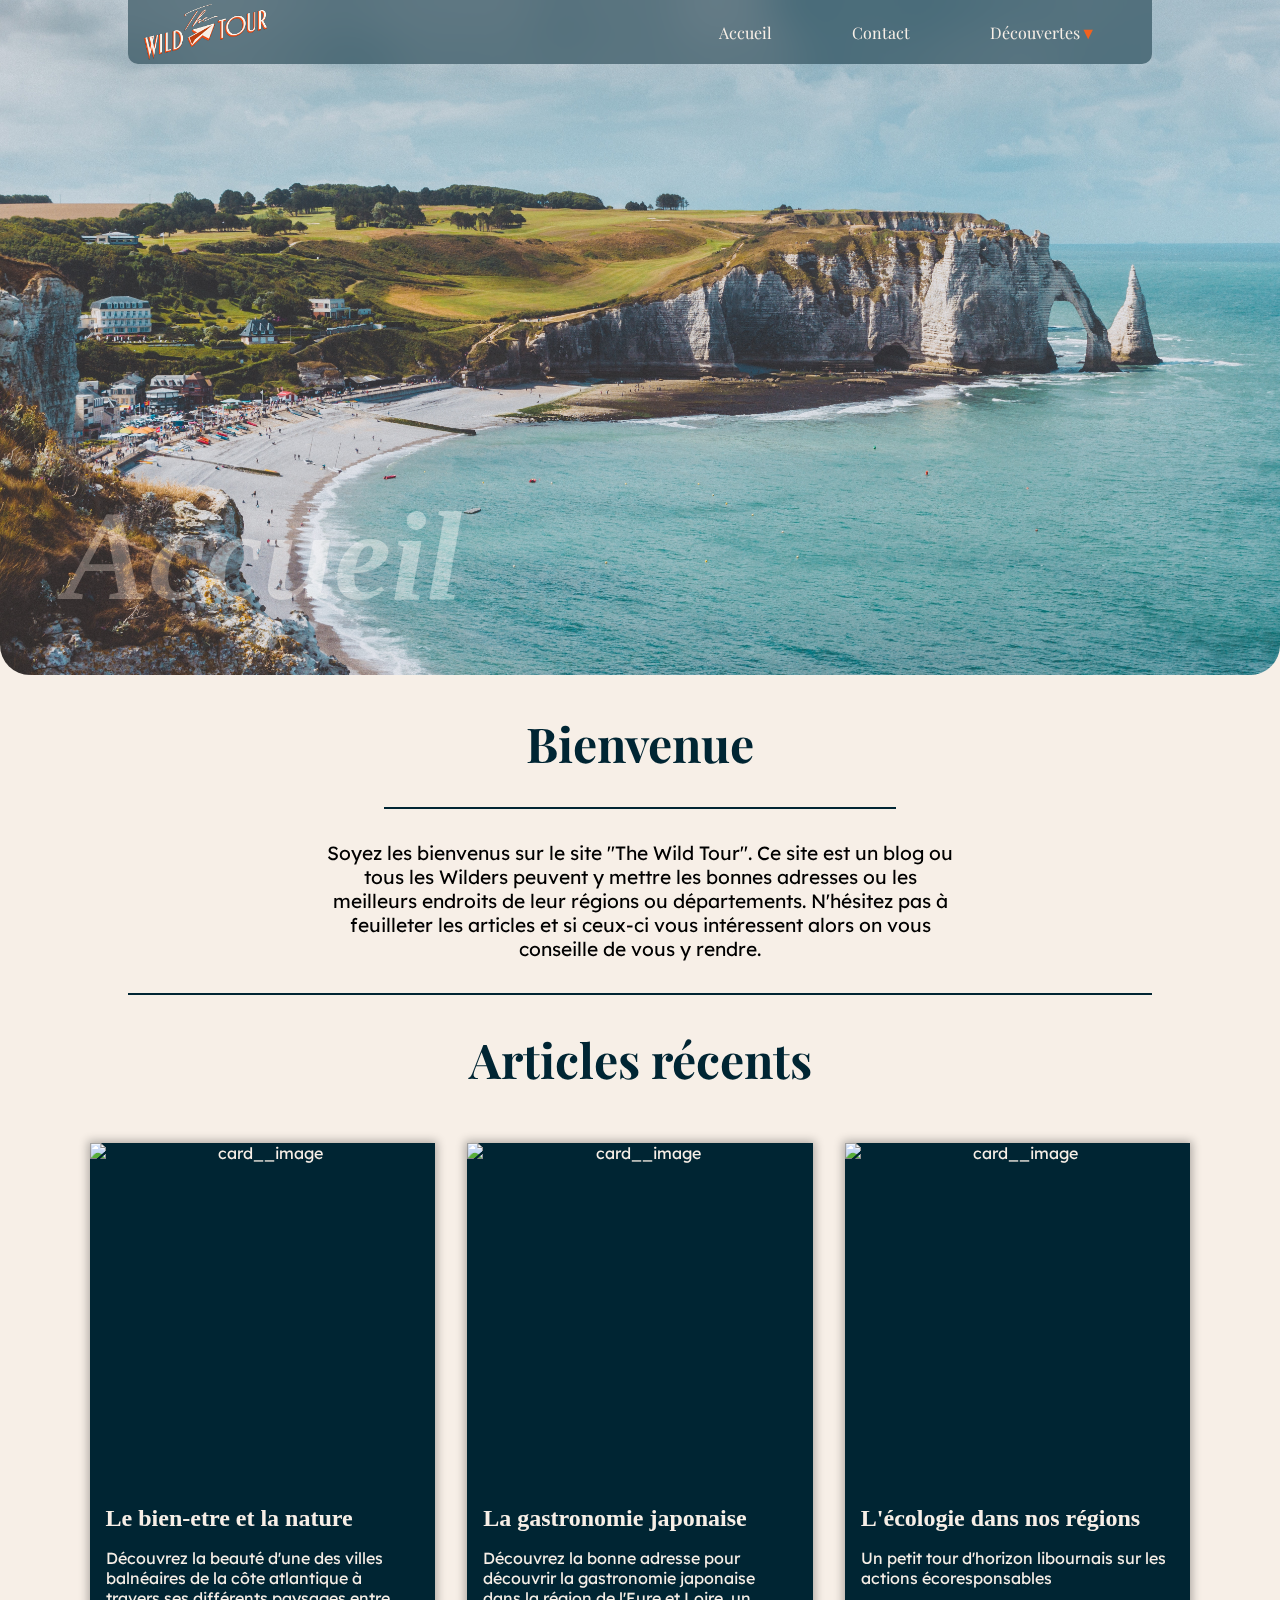
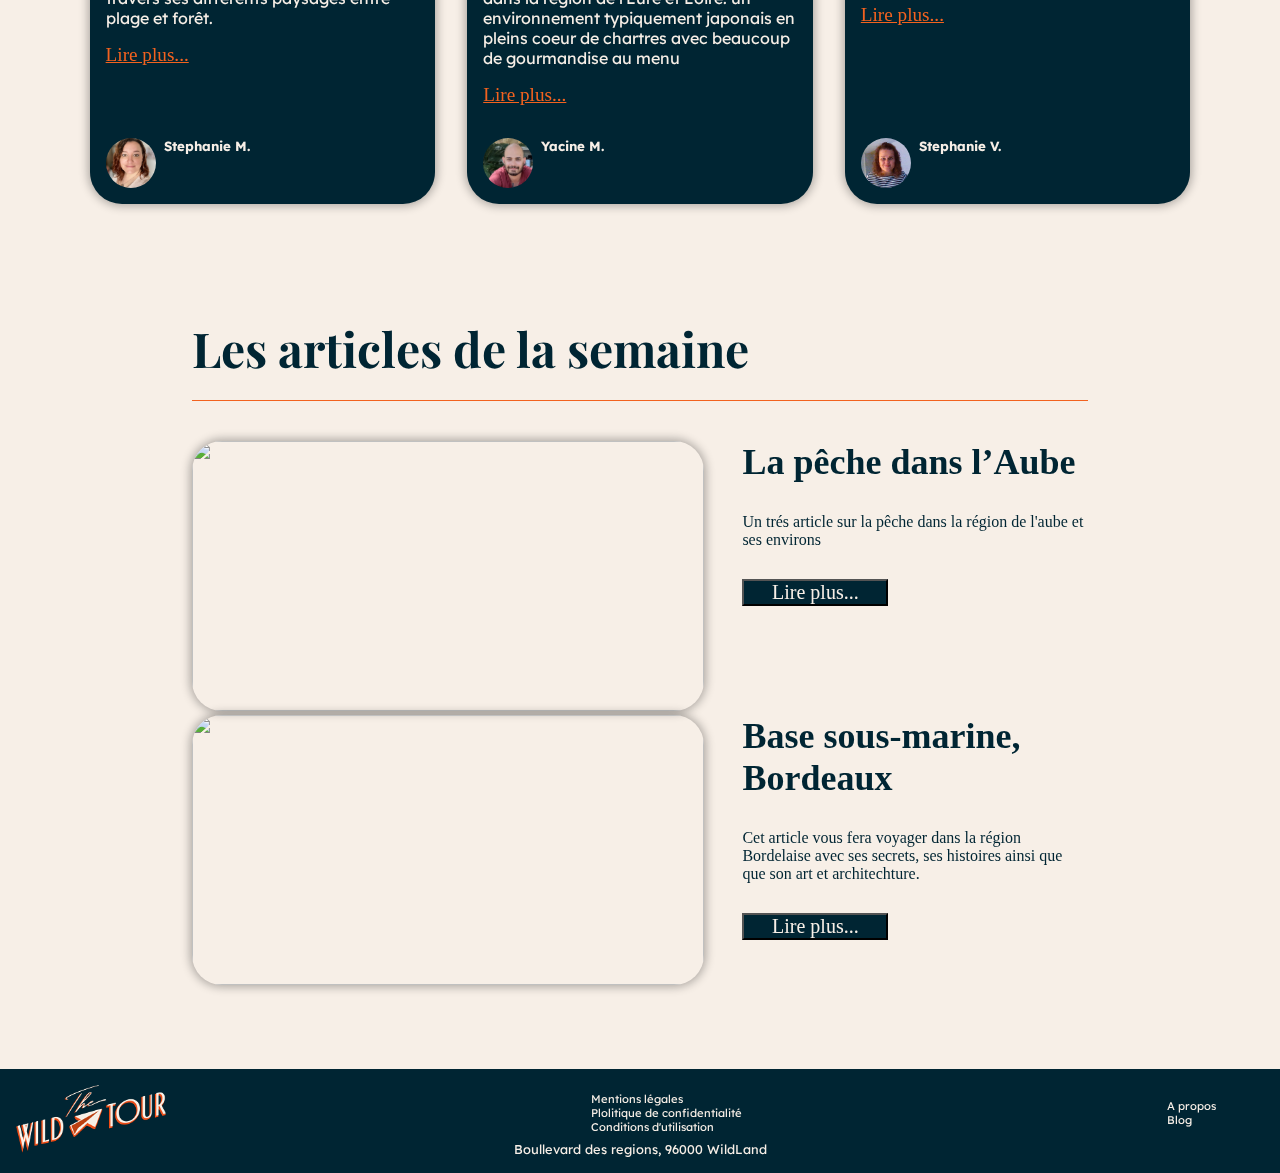
==== commit cc0f80fb: "Git final bravo a toutes et a tous" ====
--- a/acceuil.html
+++ b/acceuil.html
@@ -13,31 +13,33 @@
     <title>The Wild Tour</title>
 </head>
 <body>
-    <section class="headerG">
-        <header>
+        <header class="centrer">
+            <nav class="navbar">
+                <img src="/assets-daniel/logo-the-wild-tour-navbar.png" alt="logo" class="logo">
+                <ul class="list-general">
+                    <li class="listeN"><a href="acceuil.html">Accueil</a></li>
+                    <li class="listeN"><a href="contact.php">Contact</a></li>
+                    <li class="listeN"><a href="decouvertes.php">Découvertes</a><span class="listeN-pointer">&#9660;</span>
+                        <ul class="sousMenu">
+                            <li class="sousListe"><a href="fiche-yacine.html">Gastronomie</a></li>
+                            <li class="sousListe"><a href="fiche-daniel.html">Sport</a></li>
+                            <li class="sousListe"><a href="fiche-julien.php">Art</a></li>
+                            <li class="sousListe"><a href="fiche-stephV.html">Ecologie</a></li>
+                            <li class="sousListe"><a href="fiche_stephM.html">Nature</a></li>
+                        </ul>
+                    </li>
+                </ul>
+                <div id="icons"></div>
+            </nav>
+        </header>
+        <main> 
+            <!--Image principale top et titre -->
+        <section>
+            <h1 class="title-top">Accueil</h1>
             <div>
-                <nav class="navbar">
-                    <img src="assets-daniel/logo-the-wild-tour-navbar.png" alt="logo" class="logo">
-                    <ul class="list-general">
-                        <li class="listeN"><a href="acceuil.html">Accueil</a></li>
-                        <li class="listeN"><a href="contact.php">Contact</a></li>
-                        <li class="listeN"><a href="#">Découverte</a><span>&#9660;</span>
-                            <ul class="sousMenu">
-                                <li class="sousListe"><a href="fiche-yacine.html">Gastronomie</a></li>
-                                <li class="sousListe"><a href="fiche-daniel.html">Sport</a></li>
-                                <li class="sousListe"><a href="fiche-julien.php">Art</a></li>
-                                <li class="sousListe"><a href="fiche-stephV.html">Ecologie</a></li>
-                                <li class="sousListe"><a href="fiche_stephM.html">Nature</a></li>
-                            </ul>
-                        </li>
-                    </ul>
-                </nav>
-                <h1>The Wild Tour</h1>
+                <img class="img-top" src="/assets-julien/image-accueil.jpg">
             </div>
-        </header>
-    </section>
-        <main> 
-            
+        </section>
             <section class="titre-texte-acceuil">
                 <h2>Bienvenue</h2>
                 <div class="ligne-acceuil-dessus-h1"></div>
@@ -54,7 +56,7 @@
                         </div>
                         <div class="card__body">
                             <h4>Le bien-etre et la nature</h4>
-                            <p></p>
+                            <p>Découvrez la beauté d'une des villes balnéaires de la côte atlantique à travers ses différents paysages entre plage et forêt.</p>
                             <a class="card__button" href="/fiche_stephM.html">Lire plus...</a>
                         </div>
                         <div class="card__footer">
@@ -73,7 +75,7 @@
                         <div class="card__body">
     
                             <h4>La gastronomie japonaise</h4>
-                            <p></p>
+                            <p>Découvrez la bonne adresse pour découvrir la gastronomie japonaise dans la région de l'Eure et Loire. un environnement typiquement japonais en pleins coeur de chartres avec beaucoup de gourmandise au menu</p>
                             <a class="card__button" href="/fiche-yacine.html">Lire plus...</a>
                         </div>
                         <div class="card__footer">
@@ -91,7 +93,7 @@
                         </div>
                         <div class="card__body">
                             <h4>L'écologie dans nos régions</h4>
-                            <p></p>
+                            <p>Un petit tour d'horizon libournais sur les actions écoresponsables</p>
                             <a class="card__button" href="/fiche-stephV.html">Lire plus...</a>
                         </div>
                         <div class="card__footer">
@@ -105,7 +107,7 @@
                     </div>
                 </div>
             </section>
-    
+        
             <section class="articles-recents">
                 <h3 class="article-h3">Les articles de la semaine</h3>
                 <hr>
@@ -115,7 +117,7 @@
                     </div>
                     <div class="article-col2-2">
                         <h4>La pêche dans l’Aube</h4>
-                        <p>Un article tres intéressant sur la peche dans l'aube.</p>
+                        <p>Un trés article sur la pêche dans la région de l'aube et ses environs</p>
                         <button class="button-lire-plus">Lire plus...</button>
                     </div>
                 </div>
@@ -126,16 +128,32 @@
                     </div>
                     <div class="article-col2-2">
                         <h4>Base sous-marine, Bordeaux</h4>
-                        <p>Cet article vous fera voyager dans la région Bordelaise avec ses secrets et ses histoires.</p>
-                        <button class="button-lire-plus"><a href="/fiche-julien.html"></a>Lire plus...</button>
+                        <p>Cet article vous fera voyager dans la région Bordelaise avec ses secrets, ses histoires ainsi que que son art et architechture.</p>
+                        <button class="button-lire-plus"><a href="/fiche-julien.php"></a>Lire plus...</button>
                     </div>
                 </div>
             </section>
         </main>
         <footer>
-            <div class="bas-footer"></div>
-                <div><p>Boullevard des regions, 96000 WildLand</p></div>
+            <div class="footer-central">
+                <div class="logo">
+                    <img src="/assets-daniel/logo-the-wild-tour-navbar.png" alt="" width="150">
+                </div>
+                <div class="menssions">
+                    <p>Mentions légales <br>
+                    Plolitique de confidentialité <br>
+                    Conditions d'utilisation</p>
+                </div>
+                <div class="blog">
+                    <p>A propos <br>
+                    Blog</p>
+                </div>
+            </div>
+            <div class="bas-footer">
+                <p>Boullevard des regions, 96000 WildLand</p>
+            </div>
         </footer>
+        <script src="includes/menu-burger-mobile/menu-burger-mobile.js"></script>
 </body>
 </html>
 
--- a/style.css
+++ b/style.css
@@ -31,50 +31,86 @@
   --img-box-shadow: 0 0 10px 2px rgba(0, 0, 0, 0.3);
   --transition-time: 400ms;
 }
+
+body {
+  background-color: var(--secondary-color);
+  font-family: 'Lexend', sans-serif;
+}
+
 /*HEADER*/
 * , *::before, *::after {
   padding: 0;
   margin: 0;
   box-sizing: border-box;
 }
-/*Début navbar*/
-
-nav {
+/*DÃ©but navbar*/
+
+.navbar {
   width: 80%;
-  display:flex;
+  display: flex;
   align-items: center;
   justify-content: space-between;
   background-color: rgba(0, 37, 51, 0.5);
   backdrop-filter: blur(20px);
   position: fixed;
-  top:0;
+  top: 0;
   border-radius: 0px 0px 10px 10px;
   padding: 1rem;
   height: 4rem;
   z-index: 999;
+  text-decoration: none;
 }
 
 .logo {
   height: 3.5rem;
 }
 
-header nav ul li {
+nav ul li {
+  text-decoration: none;
   list-style: none;
   padding: 1rem;
 }
 
-header nav ul li a {
-  text-decoration: none;
-  color: #f7efe7;
-  font-family: "Playfair Display", serif;
-  font-size: 1.5rem;
-}
-
-header nav ul {
+.list-general {
   display: flex;
   justify-content: center;
   align-items: center;
-  
+  color: var(--secondary-color);
+  font-family: "Playfair Display", serif;
+  font-size: var(--h5-size-desktop);
+  text-decoration: none;
+  list-style: none;
+}
+
+.listeN a {
+  color: var(--secondary-color);
+  text-decoration: none;
+  list-style: none;
+}
+
+.listeN a:hover {
+  color: var(--tertiary-color);
+  text-decoration: none;
+  list-style: none;
+}
+
+.listeN:hover>ul {
+  display: block;
+  text-decoration: none;
+  list-style: none;
+}
+
+.listeN {
+  cursor: pointer;
+  margin: 0 1.5rem;
+  color: var(--tertiary-color);
+  text-decoration: none;
+  list-style: none;
+}
+
+.listeN-pointer {
+  height: 50%;
+  width: 50%;
 }
 
 .sousMenu {
@@ -82,18 +118,100 @@
   position: absolute;
   top: 4rem;
   background-color: rgba(0, 37, 51, 0.5);
-  backdrop-filter: blur(20px);
   border-radius: 0px 0px 10px 10px;
-}
-
-.listeN:hover > ul {
-  display: block;
-}
-
-.listeN {
+  text-decoration: none;
+  list-style: none;
+}
+
+.sousListe {
+  color: #f7efe7;
+  font-family: 'Lexend Regular';
+  font-size: var(--p-button);
+  text-align: left;
+  text-decoration: none;
+  list-style: none;
+}
+
+/*Fin navbar*/
+.title-top {
+  font-family: Playfair Display Semibold;
+  font-style: italic;
+  text-align: left;
+  font-size: 8rem;
+  color: #f7efe7;
+  position: absolute;
+  bottom: 30vh;
+  margin-left: 5vw;
+  mix-blend-mode: soft-light;
+}
+
+.img-top {
+object-fit: cover;
+object-position: center;
+height: 75vh;
+width: 100%;
+margin: 0;
+border-radius: 0px 0px 30px 30px;
+}
+/*Menu burger*/
+/* Styles pour l'icône du menu */
+#icons {
   cursor: pointer;
-  margin: 0 1.2rem;
-}
+  display: none;
+}
+
+/* Styles pour la barre de navigation lorsque le menu est actif */
+/*.navbar.active ul {
+  left: 0;
+  margin-top: 8.5vh;
+}*/
+
+/*.sousMenu li {
+  margin-top: 6vh;
+}*/
+
+
+@media (max-width: 1000px) {
+  #icons {
+    display: block;
+  }
+
+  nav {
+    width: 100%;
+  }
+
+  #icons::before {
+    content: "\2630"; /* Icône du menu hamburger */
+    color: var(--secondary-color); /* Couleur de l'icône */
+  }
+
+  .navbar.active #icons::before {
+    content: "\2715"; /* Icône de fermeture du menu */
+  }
+
+  /* Styles pour la barre de navigation */
+  nav ul {
+    position: fixed;
+    left: -100%;
+    top: 0;
+    flex-direction: column;
+    background-color: rgba(0, 37, 51, 0.5);
+    backdrop-filter: blur(20px);
+    width: 100%;
+    text-align: center;
+    transition: 0.5s; /* Transition plus rapide */
+  }
+
+  nav li {
+    padding: 3px 0;
+  }
+
+  nav li:hover {
+    background: #01749e;
+  }
+}
+/* Afficher la barre de navigation en cas de clic sur l'icône du menu */
+
 /*Fin navbar*/
 /*Acceuil*/
 .headerG header {
@@ -585,7 +703,7 @@
   background-size: cover;
   background-position: bottom;
   padding: 10%;
-  /*border-radius: 0px 0px 15px 15px;*/
+  border-radius: 0px 0px 15px 15px;
 }
 
 .header-stephm h1 {
@@ -768,23 +886,17 @@
 
 @media screen and (max-width: 960px) {
   .header-stephm h1{
-    /*width: auto;*/
     font-size: 3rem;
   }
   .texte-stephm{
-    /*width: auto;*/
     display: flex;
-    /*grid-template-columns: none;
-    grid-template-rows: auto;
-    grid-template-areas: none;*/
     flex-wrap: wrap;
-    
+    justify-content: center; 
   }
   .img1stephm .img2stephm .img3stephm .img4stephm{
     width: auto;
   }
-    .cards-stephm{
-    width: auto;
+  .cards-stephm{
     padding: 0.5rem;
     flex-wrap: wrap;
     gap: 2rem;
@@ -1133,6 +1245,7 @@
       font-family: Lexend Regular;
   }
 }
+
 /*fin cartes*/
 
 /*Contact*/
@@ -1233,22 +1346,36 @@
 /*footer*/
 
 footer {
+  padding: 1rem;
+  width: 100%;
+  background-color: var(--principal-color);
+}
+
+footer .bas-footer {
+  display: flex;
+  justify-content:center ;
+  align-items: end;
+}
+
+footer .bas-footer p {
+  text-align: center;
+  color: var(--secondary-color);
   font-size: 0.8rem;
-  background-color: var(--principal-color);
-  margin-top: auto;
-  display: flex;
-  align-items: end;
-  justify-content: center;
-  margin-bottom: 0;
-  padding: 0.5rem;
-}
-
-.bas-footer {
-  display: flex;
-  justify-content: center;
-  align-items: end;
-  padding: 1rem;
-}
-
+}
+
+footer .footer-central {
+  display: flex;
+  justify-content: space-between;
+  align-items: center;
+}
+
+footer .footer-central div p {
+  font-size: 0.7rem;
+  color: var(--secondary-color);
+}
+
+.blog {
+  margin-right: 3rem;
+}
 
 /*fin du footer*/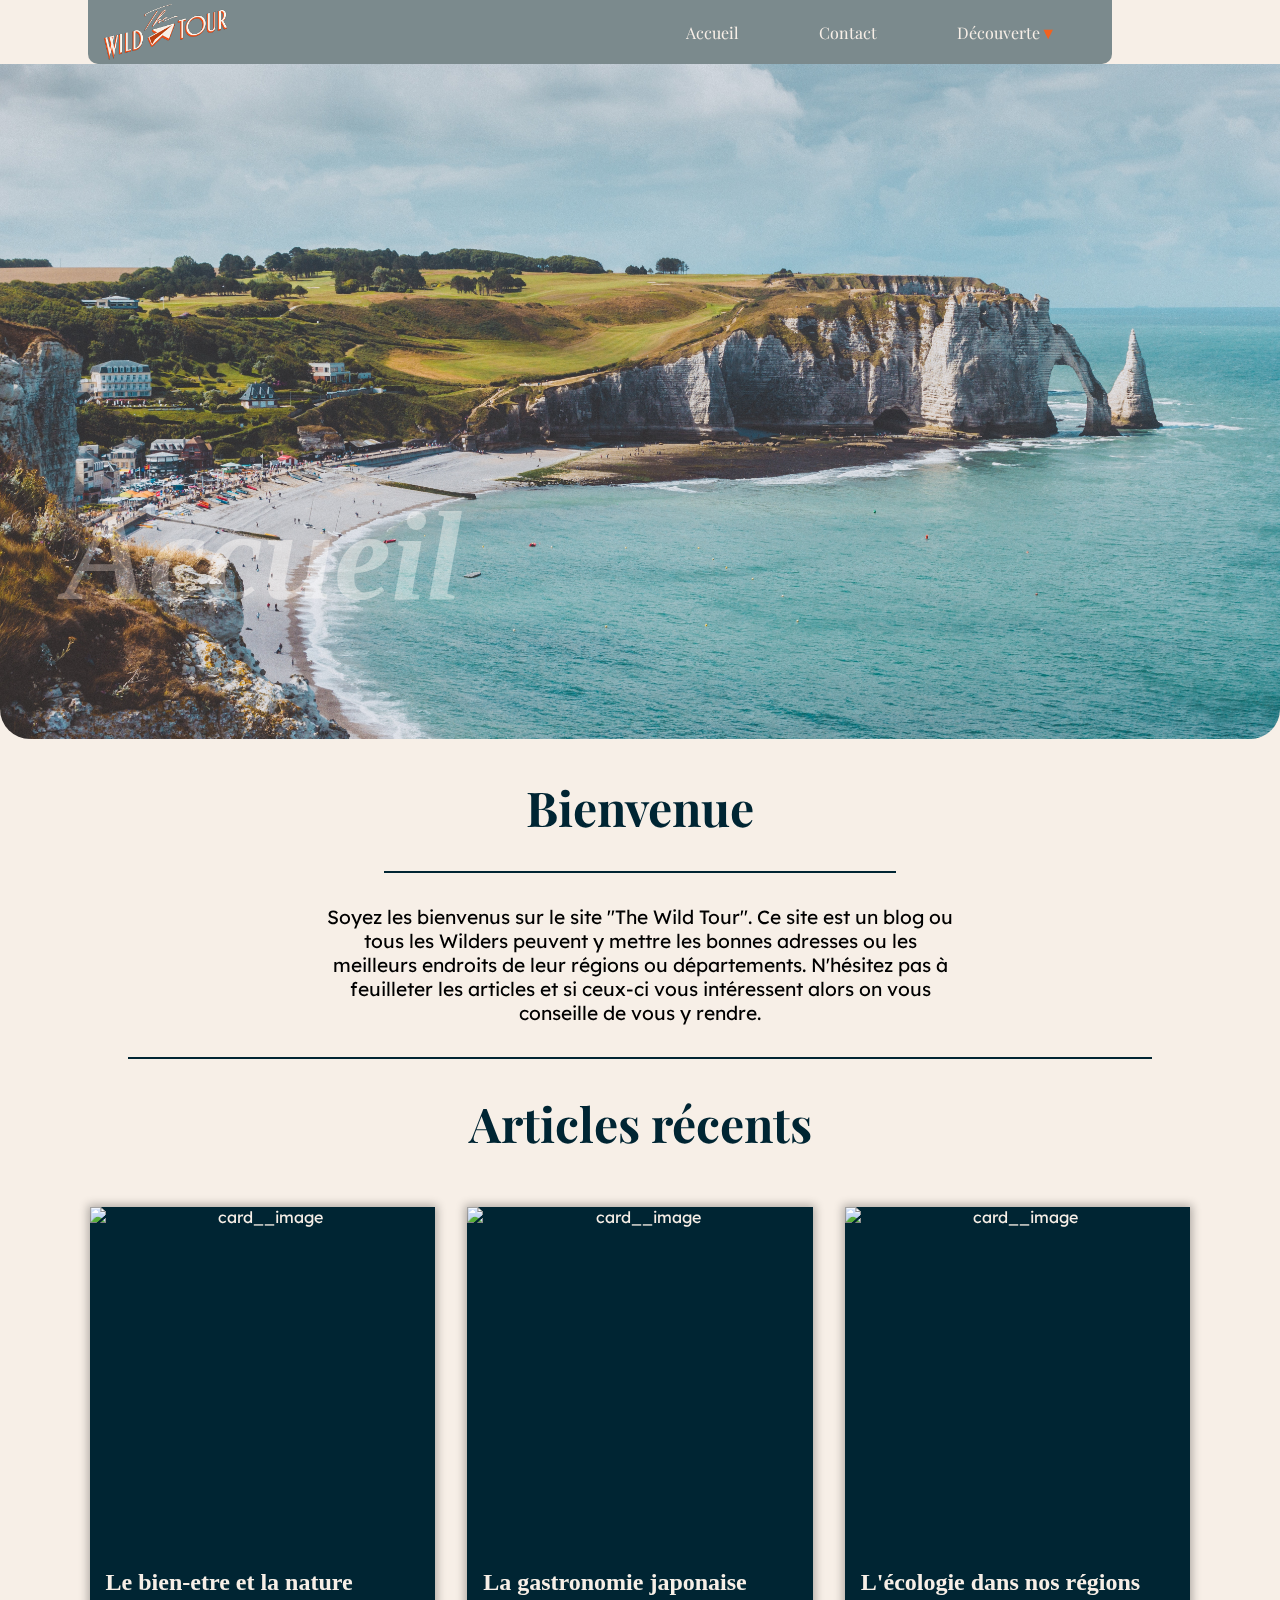
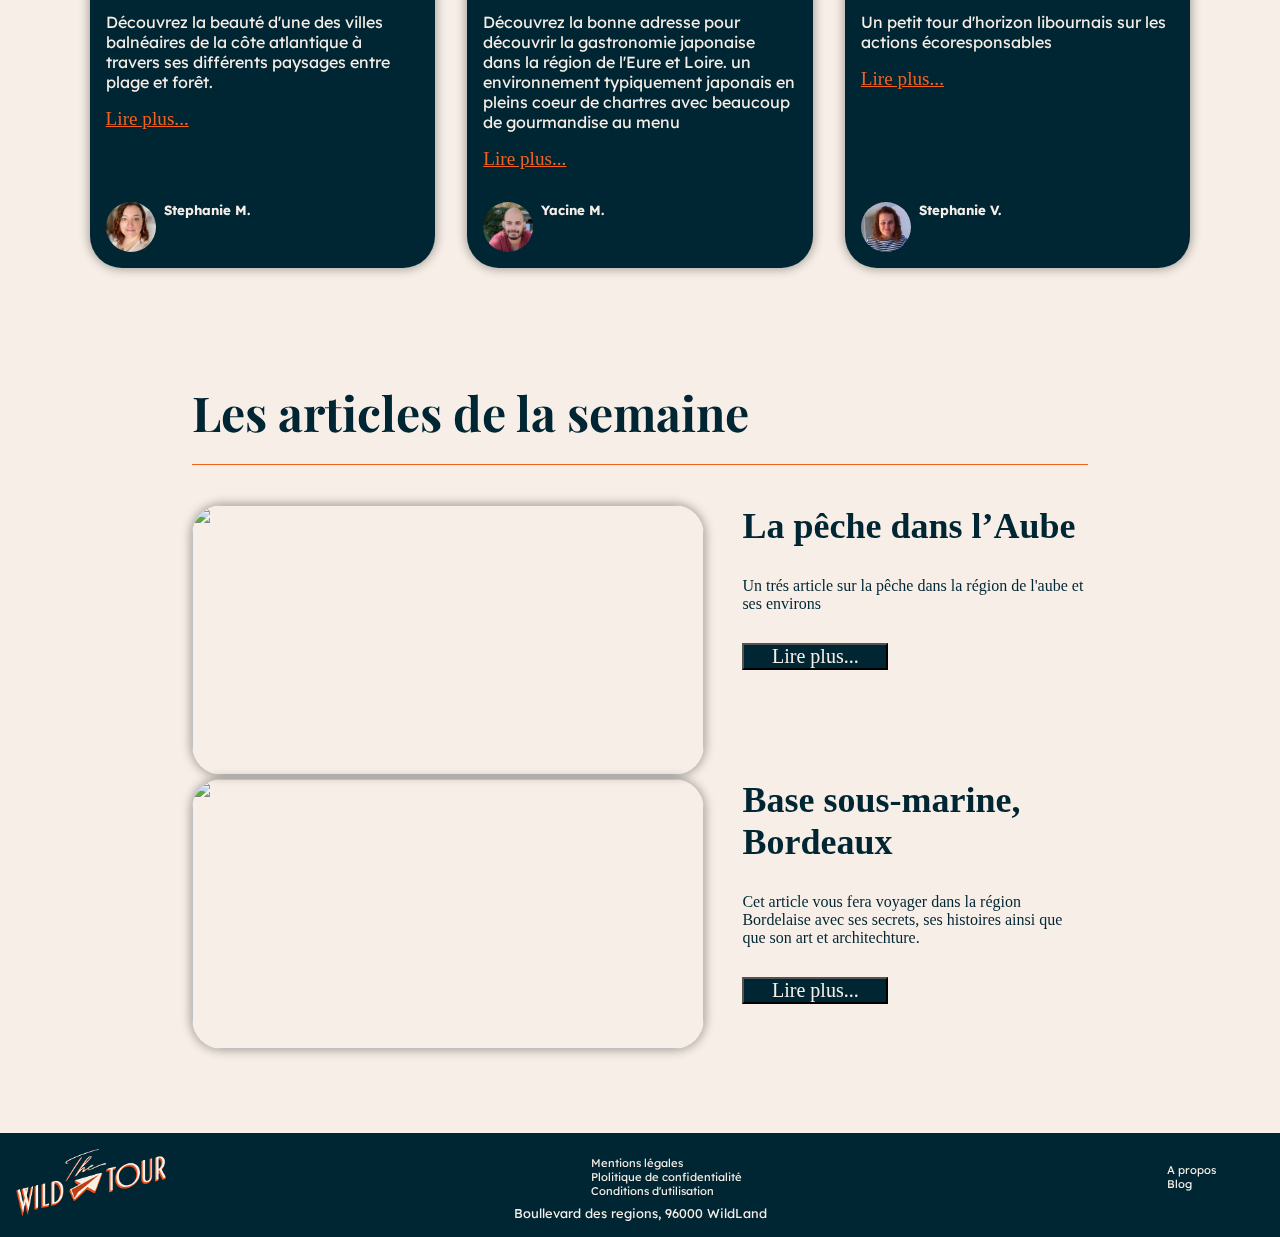
==== commit a2ddced4: "nav barre mobile ok nav barre ordi a centre sans impcate la mobile" ====
--- a/acceuil.html
+++ b/acceuil.html
@@ -13,25 +13,40 @@
     <title>The Wild Tour</title>
 </head>
 <body>
-        <header class="centrer">
-            <nav class="navbar">
-                <img src="/assets-daniel/logo-the-wild-tour-navbar.png" alt="logo" class="logo">
-                <ul class="list-general">
-                    <li class="listeN"><a href="acceuil.html">Accueil</a></li>
-                    <li class="listeN"><a href="contact.php">Contact</a></li>
-                    <li class="listeN"><a href="decouvertes.php">Découvertes</a><span class="listeN-pointer">&#9660;</span>
-                        <ul class="sousMenu">
-                            <li class="sousListe"><a href="fiche-yacine.html">Gastronomie</a></li>
-                            <li class="sousListe"><a href="fiche-daniel.html">Sport</a></li>
-                            <li class="sousListe"><a href="fiche-julien.php">Art</a></li>
-                            <li class="sousListe"><a href="fiche-stephV.html">Ecologie</a></li>
-                            <li class="sousListe"><a href="fiche_stephM.html">Nature</a></li>
-                        </ul>
-                    </li>
+    <header>
+        <div class="container">
+          <nav class="navbar" id="nav">
+            <img
+              src="assets-daniel/logo-the-wild-tour-navbar.png"
+              alt="logo"
+              class="logo"
+            />
+            <ul class="list-general">
+              <li class="listeN"><a href="acceuil.html">Accueil</a></li>
+              <li class="listeN"><a href="contact.php">Contact</a></li>
+              <li class="listeN">
+                <a href="#">Découverte</a><span>&#9660;</span>
+                <ul class="sousMenu">
+                  <li class="sousListe">
+                    <a href="fiche-yacine.html">Gastronomie</a>
+                  </li>
+                  <li class="sousListe">
+                    <a href="fiche-daniel.html">Sport</a>
+                  </li>
+                  <li class="sousListe"><a href="fiche-julien.php">Art</a></li>
+                  <li class="sousListe">
+                    <a href="fiche-stephV.html">Ecologie</a>
+                  </li>
+                  <li class="sousListe">
+                    <a href="fiche_stephM.html">Nature</a>
+                  </li>
                 </ul>
-                <div id="icons"></div>
-            </nav>
-        </header>
+              </li>
+            </ul>
+            <div id="icons"></div>
+          </nav>
+        </div>
+      </header>
         <main> 
             <!--Image principale top et titre -->
         <section>
--- a/style.css
+++ b/style.css
@@ -161,14 +161,7 @@
 }
 
 /* Styles pour la barre de navigation lorsque le menu est actif */
-/*.navbar.active ul {
-  left: 0;
-  margin-top: 8.5vh;
-}*/
-
-/*.sousMenu li {
-  margin-top: 6vh;
-}*/
+
 
 
 @media (max-width: 1000px) {
@@ -176,7 +169,16 @@
     display: block;
   }
 
-  nav {
+  .navbar.active ul {
+    left: 0;
+    margin-top: 8.5vh;
+  }
+  
+  .sousMenu li {
+    margin-top: 6vh;
+  }
+
+ nav {
     width: 100%;
   }
 
